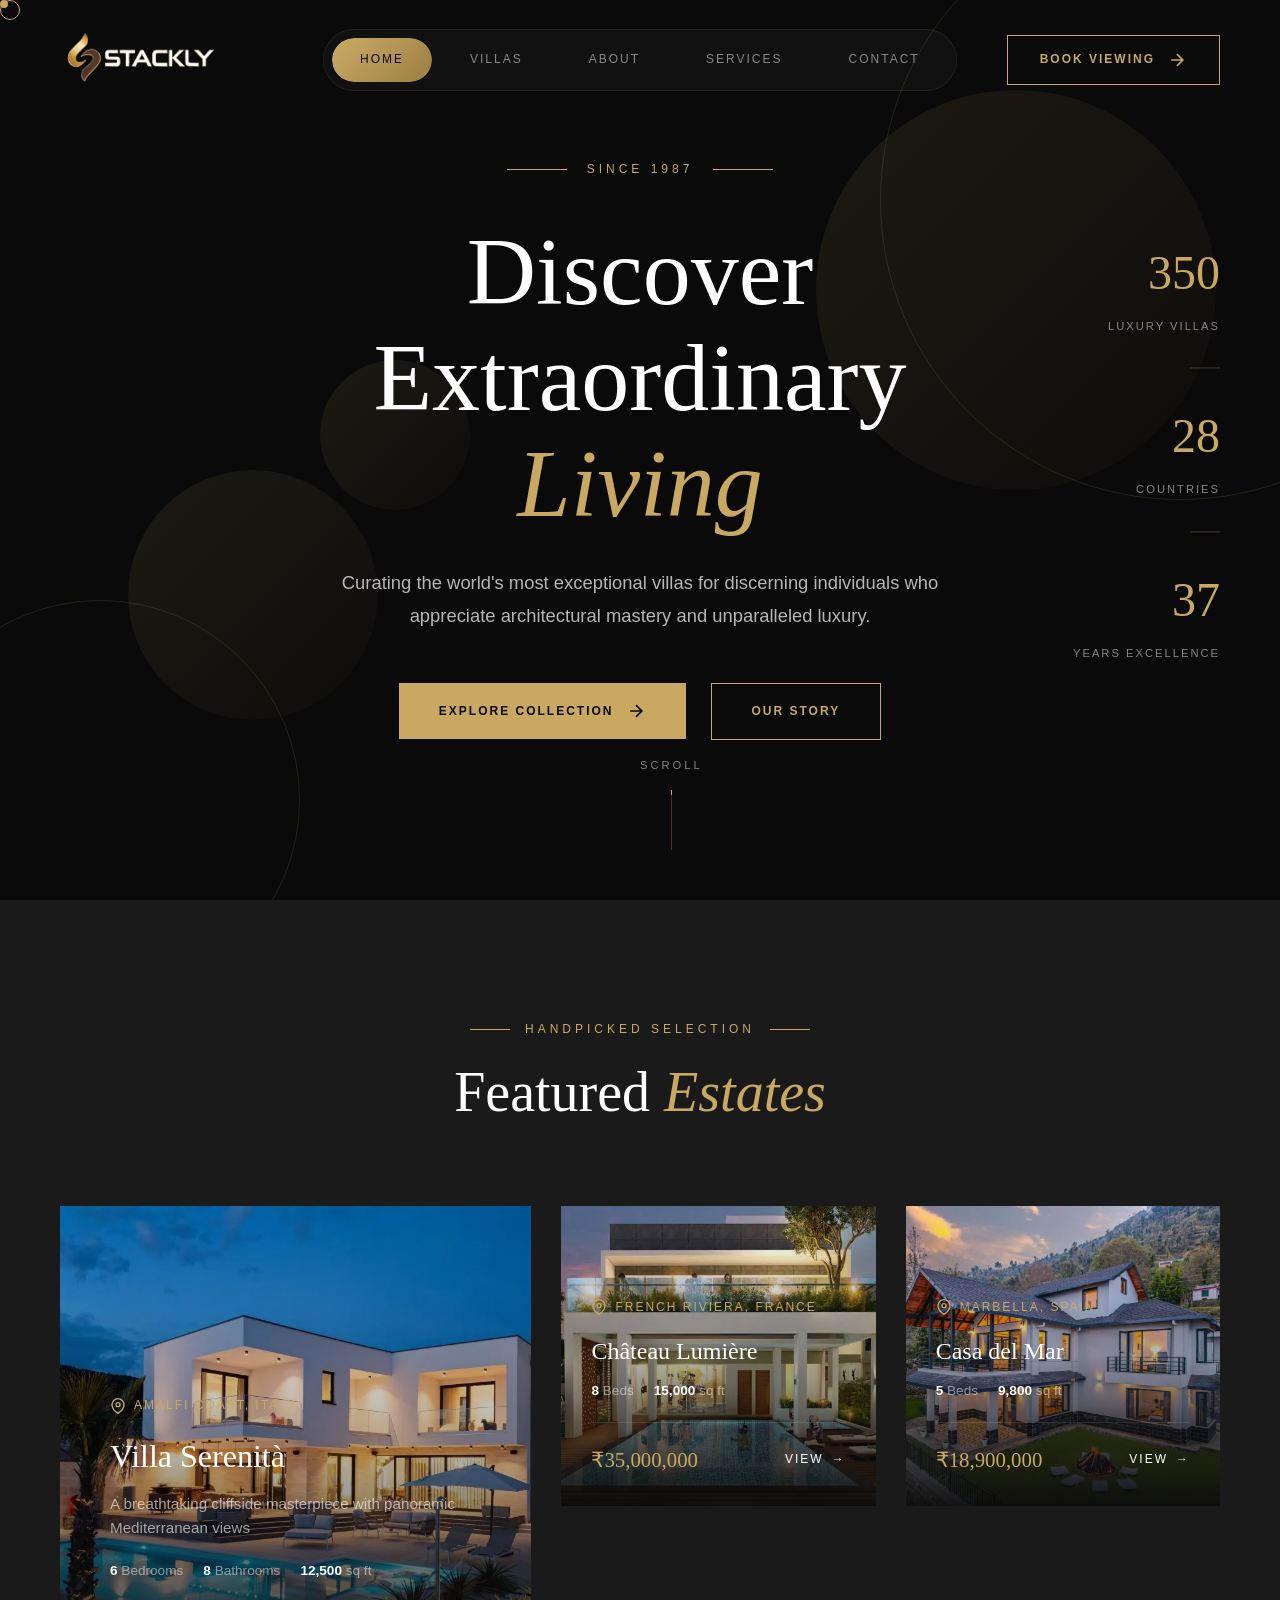
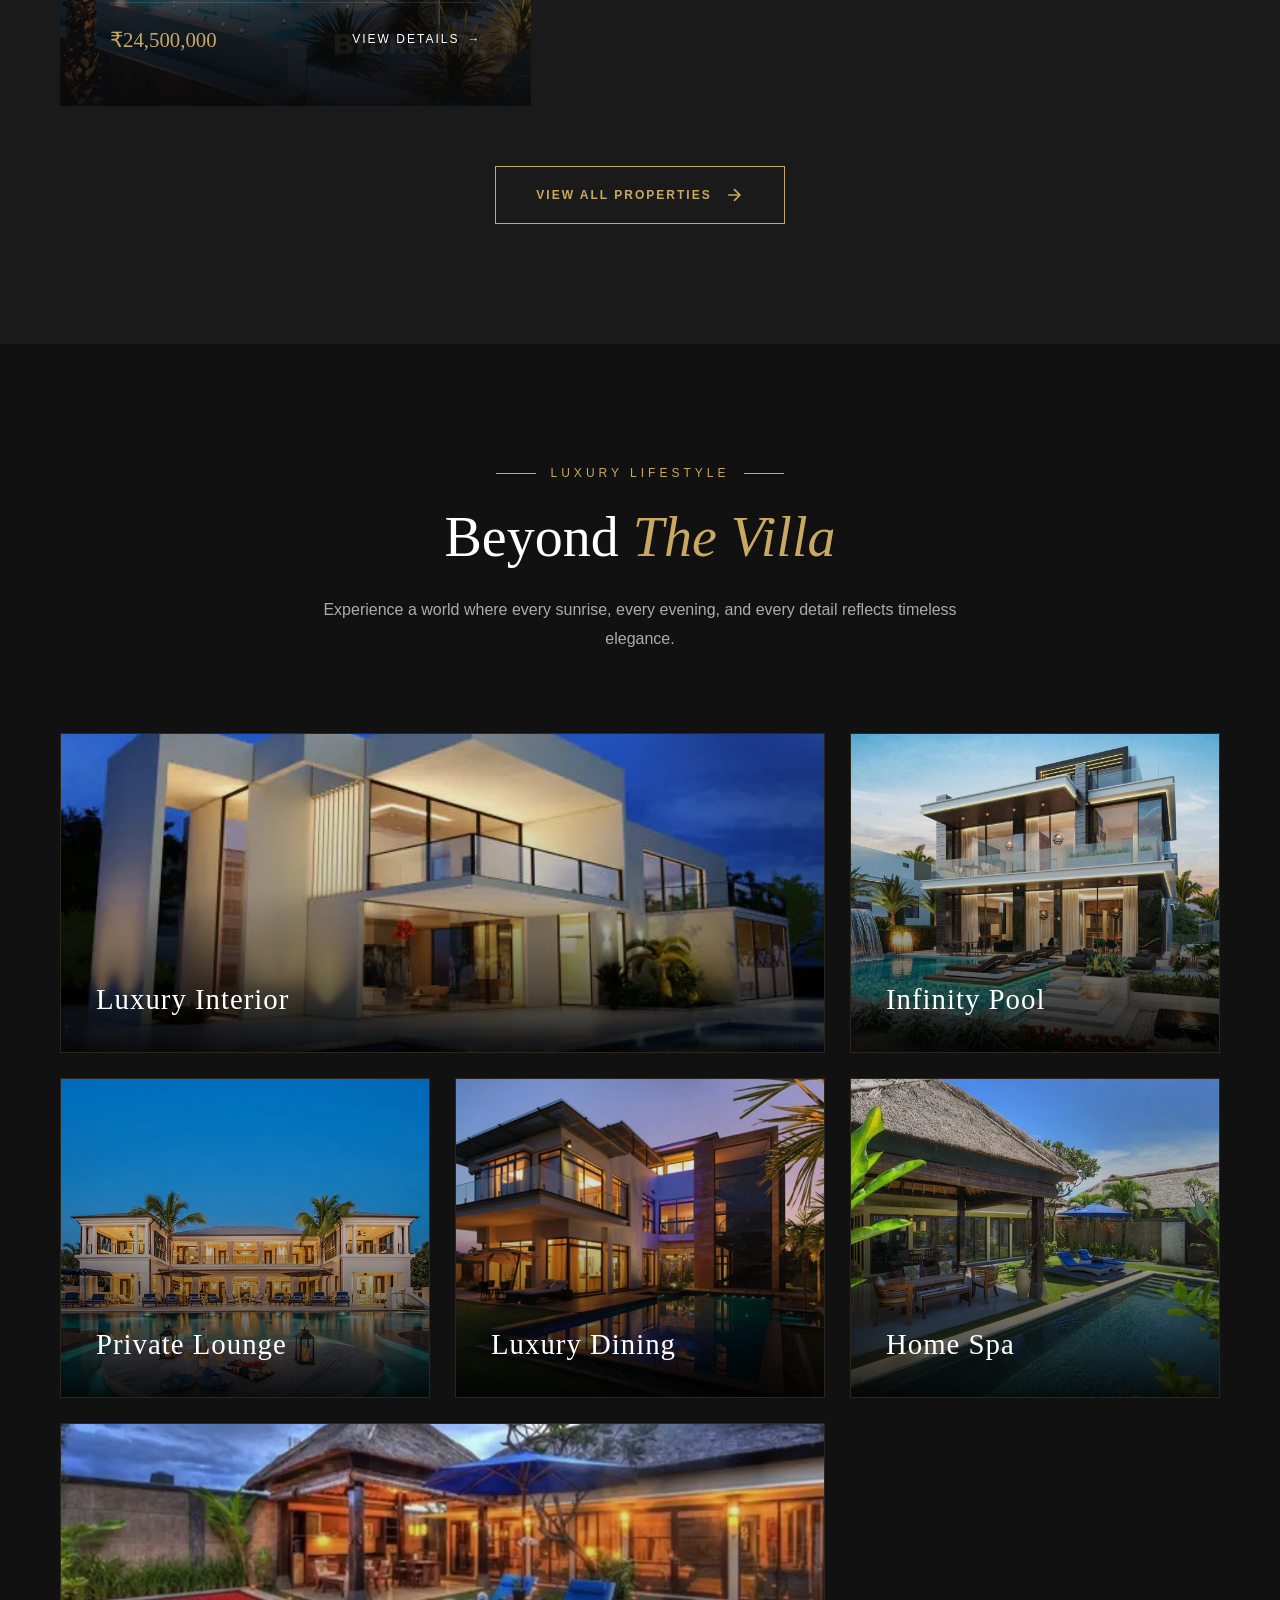
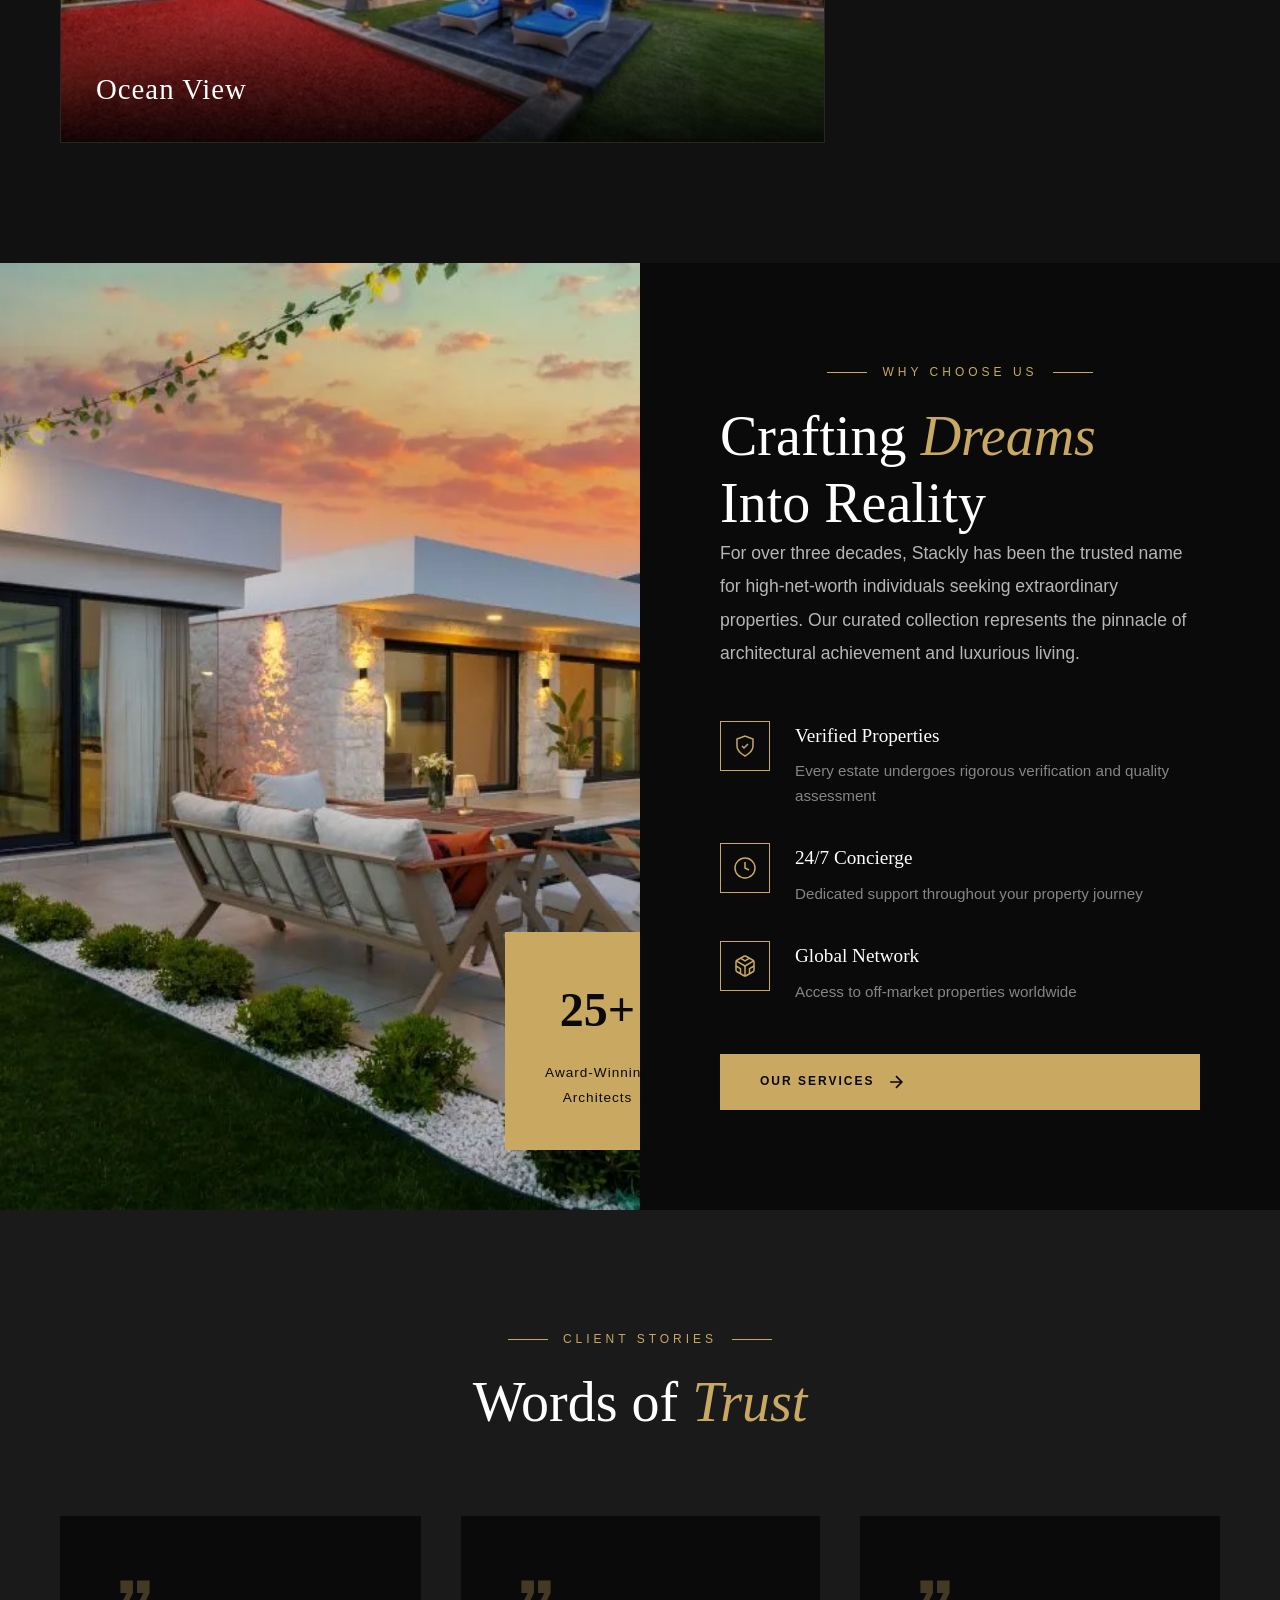
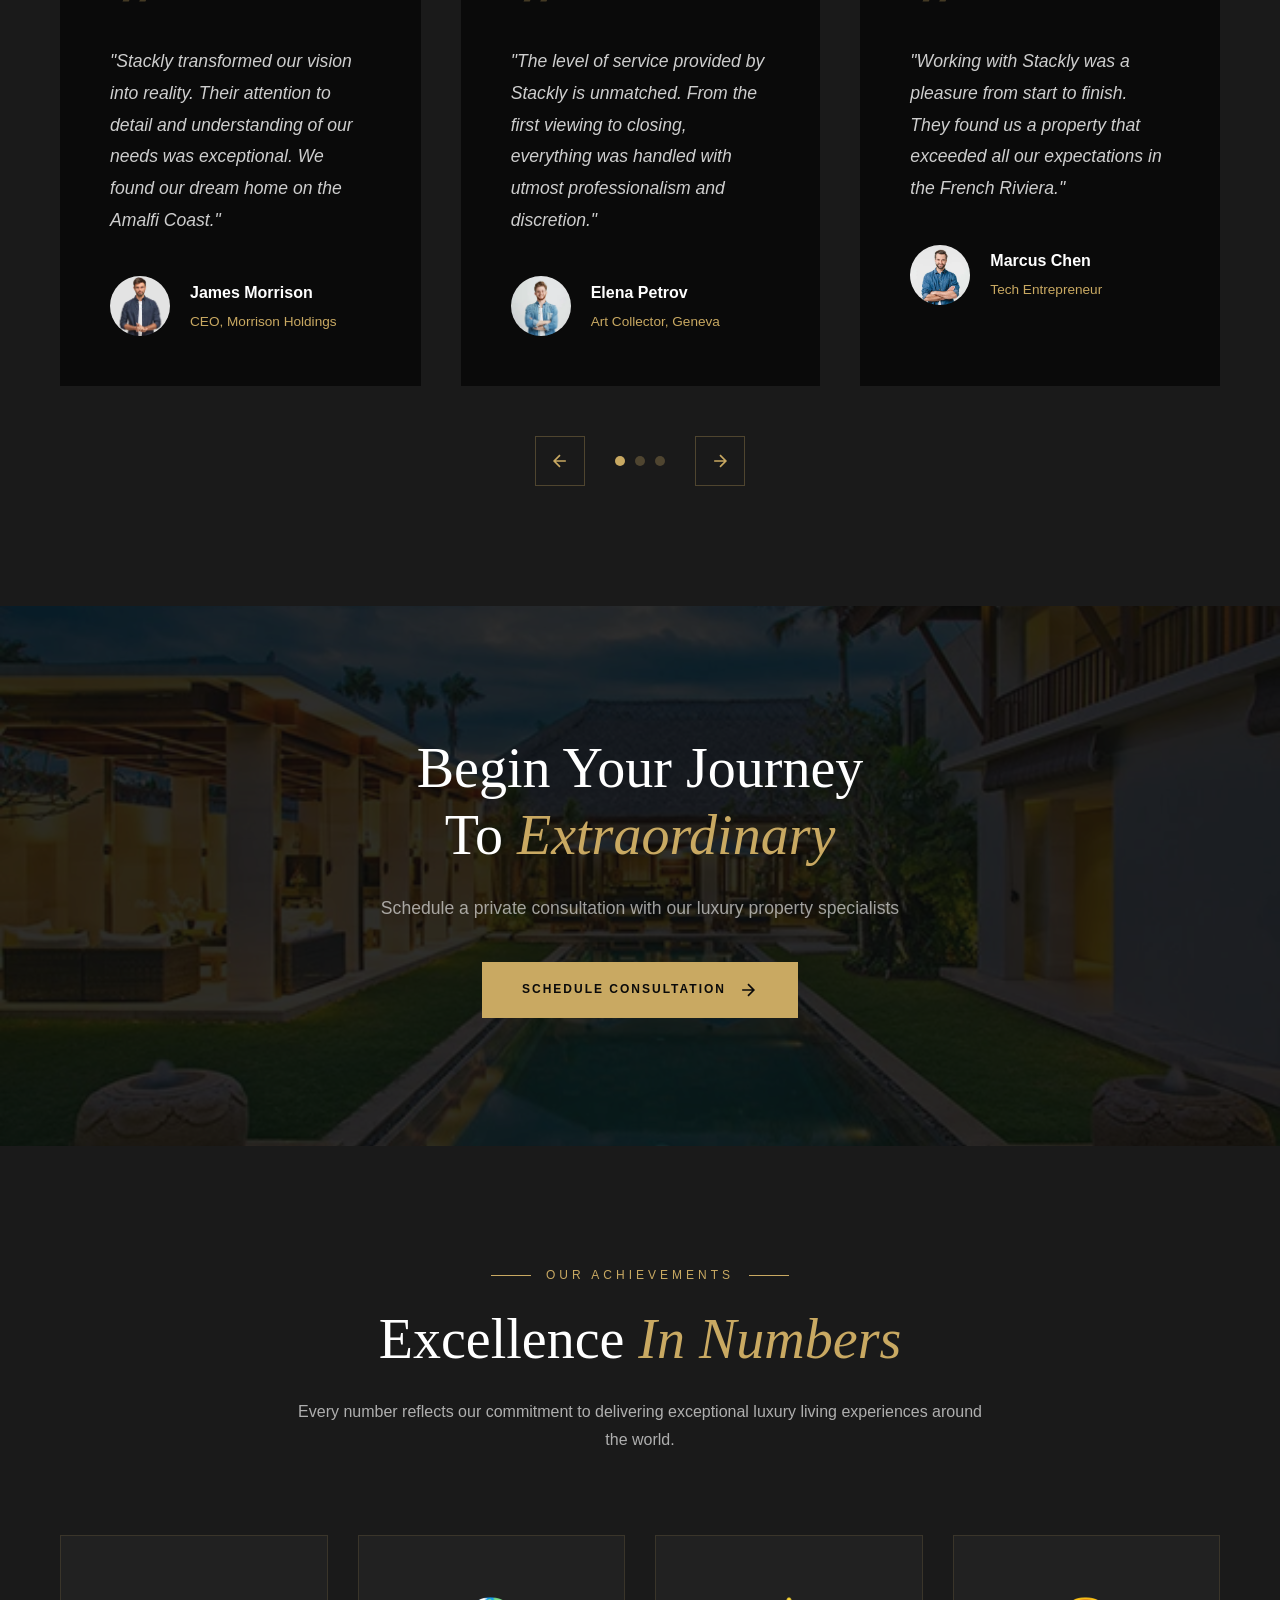
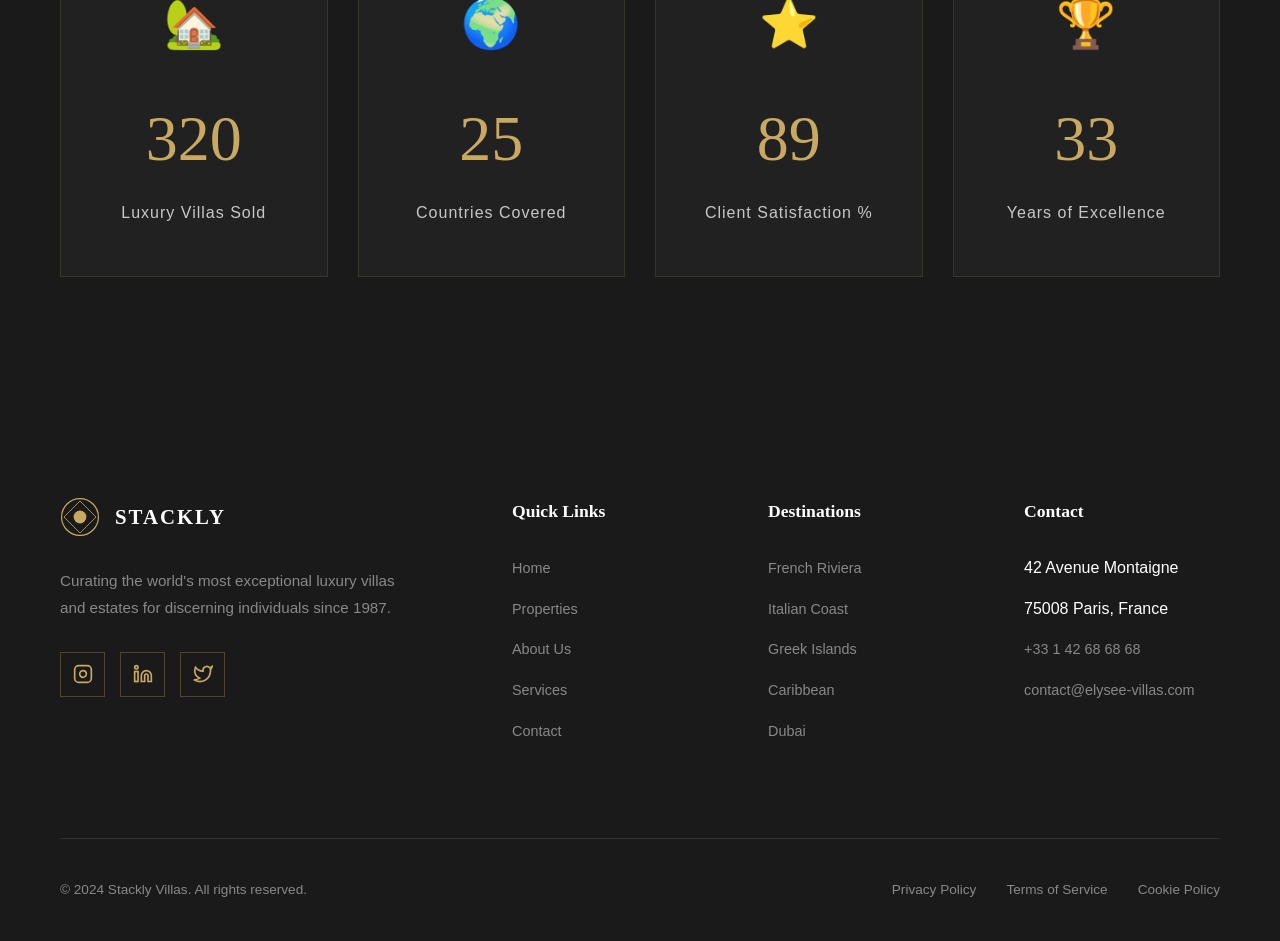
==== index.html @ b14956c0 "update1" ====
<!DOCTYPE html>
<html lang="en">
<head>
    <meta charset="UTF-8">
    <meta name="viewport" content="width=device-width, initial-scale=1.0">
    <title>Stackly Villas | Luxury Residences</title>
    
    <!-- Fonts -->
    <link rel="preconnect" href="[fonts.googleapis.com](https://fonts.googleapis.com)">
    <link rel="preconnect" href="[fonts.gstatic.com](https://fonts.gstatic.com)" crossorigin>
    <link href="[fonts.googleapis.com](https://fonts.googleapis.com/css2?family=Playfair+Display:ital,wght@0,400;0,500;0,600;0,700;1,400;1,500&family=Montserrat:wght@300;400;500;600;700&display=swap)" rel="stylesheet">
    
    <!-- Styles -->
    <link rel="stylesheet" href="css/common.css">
    <link rel="stylesheet" href="css/home.css">
    <link rel="stylesheet" href="auth/auth.css">

</head>
<body>

    <div id="auth-container"></div>

    <!-- Page Loader -->
    <div class="page-loader">
        <div class="loader-content">
            <svg class="loader-logo" viewBox="0 0 50 50">
                <circle class="emblem-outer" cx="25" cy="25" r="23"/>
                <circle class="emblem-inner" cx="25" cy="25" r="8"/>
                <polygon class="emblem-diamond" points="25,5 45,25 25,45 5,25"/>
            </svg>
            <div class="loader-bar"></div>
        </div>
    </div>

    <!-- Custom Cursor -->
    <div class="cursor"></div>
    <div class="cursor-follower"></div>

    <!-- Navigation -->
    <nav class="navbar">
        <div class="navbar-container">
            <a href="index.html" class="logo">
                <img src="images/stackly_logo.webp" alt="Stackly Luxury Villas" class="logo-img">
            </a>

            <div class="nav-orbital">
                <ul class="nav-links">
                    <li class="nav-item">
                        <a href="index.html" class="nav-link active">
                            Home
                            <span class="nav-indicator"></span>
                        </a>
                    </li>
                    <li class="nav-item">
                        <a href="villas.html" class="nav-link">
                            Villas
                            <span class="nav-indicator"></span>
                        </a>
                    </li>
                    <li class="nav-item">
                        <a href="about.html" class="nav-link">
                            About
                            <span class="nav-indicator"></span>
                        </a>
                    </li>
                    <li class="nav-item">
                        <a href="services.html" class="nav-link">
                            Services
                            <span class="nav-indicator"></span>
                        </a>
                    </li>
                    <li class="nav-item">
                        <a href="contact.html" class="nav-link">
                            Contact
                            <span class="nav-indicator"></span>
                        </a>
                    </li>
                </ul>

                <a href="#" class="nav-cta" onclick="openAuth()">
                    <span>Book Viewing</span>
                    <svg class="cta-icon" viewBox="0 0 24 24" fill="none" stroke="currentColor" stroke-width="2">
                        <path d="M5 12h14M12 5l7 7-7 7"/>
                    </svg>
                </a>
            </div>

            <button class="mobile-toggle" aria-label="Toggle Menu">
                <span class="toggle-line"></span>
                <span class="toggle-line"></span>
                <span class="toggle-line"></span>
            </button>
        </div>
    </nav>

    <!-- Hero Section -->
    <section class="hero">
        <div class="hero-background">
            <div class="hero-video-container">
                <video class="hero-video" autoplay muted loop playsinline>
                    <source src="[assets.mixkit.co](https://assets.mixkit.co/videos/preview/mixkit-aerial-view-of-a-beautiful-beach-with-rocks-48823-large.mp4)" type="video/mp4">
                </video>
                <div class="hero-overlay"></div>
            </div>
        </div>

        <!-- Floating Elements -->
        <div class="floating-elements">
            <div class="float-shape shape-1"></div>
            <div class="float-shape shape-2"></div>
            <div class="float-shape shape-3"></div>
            <div class="float-ring ring-1"></div>
            <div class="float-ring ring-2"></div>
        </div>

        <div class="hero-content">
            <div class="hero-badge">
                <span class="badge-line"></span>
                <span class="badge-text">Since 1987</span>
                <span class="badge-line"></span>
            </div>

            <h1 class="hero-title">
                <span class="title-line">
                    <span class="title-word">Discover</span>
                </span>
                <span class="title-line">
                    <span class="title-word">Extraordinary</span>
                </span>
                <span class="title-line accent">
                    <span class="title-word">Living</span>
                </span>
            </h1>

            <p class="hero-description">
                Curating the world's most exceptional villas for discerning individuals 
                who appreciate architectural mastery and unparalleled luxury.
            </p>

            <div class="hero-actions">
                <a href="villas.html" class="btn btn-primary">
                    <span>Explore Collection</span>
                    <svg width="20" height="20" viewBox="0 0 24 24" fill="none" stroke="currentColor" stroke-width="2">
                        <path d="M5 12h14M12 5l7 7-7 7"/>
                    </svg>
                </a>
                <a href="about.html" class="btn btn-outline">
                    <span>Our Story</span>
                </a>
            </div>
        </div>

        <!-- Side Stats -->
        <div class="hero-stats">
            <div class="stat-item">
                <span class="stat-number" data-count="350">0</span>
                <span class="stat-label">Luxury Villas</span>
            </div>
            <div class="stat-divider"></div>
            <div class="stat-item">
                <span class="stat-number" data-count="28">0</span>
                <span class="stat-label">Countries</span>
            </div>
            <div class="stat-divider"></div>
            <div class="stat-item">
                <span class="stat-number" data-count="37">0</span>
                <span class="stat-label">Years Excellence</span>
            </div>
        </div>

        <!-- Scroll Indicator -->
        <div class="scroll-indicator">
            <span class="scroll-text">Scroll</span>
            <div class="scroll-line">
                <span class="scroll-dot"></span>
            </div>
        </div>
    </section>

    <!-- Featured Villas Section -->
    <section class="featured-section section">
        <div class="section-header reveal">
            <span class="section-subtitle">Handpicked Selection</span>
            <h2 class="section-title">Featured <span>Estates</span></h2>
        </div>

        <div class="featured-grid">
            <article class="featured-card featured-large reveal">
                <div class="card-image">
                    <img src="images/villa1.webp" alt="Villa Serenità">
                    <div class="card-overlay"></div>
                </div>
                <div class="card-content">
                    <span class="card-location">
                        <svg width="16" height="16" viewBox="0 0 24 24" fill="none" stroke="currentColor" stroke-width="2">
                            <path d="M21 10c0 7-9 13-9 13s-9-6-9-13a9 9 0 0 1 18 0z"/>
                            <circle cx="12" cy="10" r="3"/>
                        </svg>
                        Amalfi Coast, Italy
                    </span>
                    <h3 class="card-title">Villa Serenità</h3>
                    <p class="card-description">A breathtaking cliffside masterpiece with panoramic Mediterranean views</p>
                    <div class="card-details">
                        <span class="detail"><strong>6</strong> Bedrooms</span>
                        <span class="detail"><strong>8</strong> Bathrooms</span>
                        <span class="detail"><strong>12,500</strong> sq ft</span>
                    </div>
                    <div class="card-footer">
                        <span class="card-price">₹24,500,000</span>
                        <a href="villas.html" class="card-link">View Details</a>
                    </div>
                </div>
            </article>

            <article class="featured-card reveal">
                <div class="card-image">
                    <img src="images/villa2.webp" alt="Château Lumière">
                    <div class="card-overlay"></div>
                </div>
                <div class="card-content">
                    <span class="card-location">
                        <svg width="16" height="16" viewBox="0 0 24 24" fill="none" stroke="currentColor" stroke-width="2">
                            <path d="M21 10c0 7-9 13-9 13s-9-6-9-13a9 9 0 0 1 18 0z"/>
                            <circle cx="12" cy="10" r="3"/>
                        </svg>
                        French Riviera, France
                    </span>
                    <h3 class="card-title">Château Lumière</h3>
                    <div class="card-details">
                        <span class="detail"><strong>8</strong> Beds</span>
                        <span class="detail"><strong>15,000</strong> sq ft</span>
                    </div>
                    <div class="card-footer">
                        <span class="card-price">₹35,000,000</span>
                        <a href="villas.html" class="card-link">View</a>
                    </div>
                </div>
            </article>

            <article class="featured-card reveal">
                <div class="card-image">
                    <img src="images/villa3.webp" alt="Casa del Mar">
                    <div class="card-overlay"></div>
                </div>
                <div class="card-content">
                    <span class="card-location">
                        <svg width="16" height="16" viewBox="0 0 24 24" fill="none" stroke="currentColor" stroke-width="2">
                            <path d="M21 10c0 7-9 13-9 13s-9-6-9-13a9 9 0 0 1 18 0z"/>
                            <circle cx="12" cy="10" r="3"/>
                        </svg>
                        Marbella, Spain
                    </span>
                    <h3 class="card-title">Casa del Mar</h3>
                    <div class="card-details">
                        <span class="detail"><strong>5</strong> Beds</span>
                        <span class="detail"><strong>9,800</strong> sq ft</span>
                    </div>
                    <div class="card-footer">
                        <span class="card-price">₹18,900,000</span>
                        <a href="villas.html" class="card-link">View</a>
                    </div>
                </div>
            </article>
        </div>

        <div class="featured-cta reveal">
            <a href="villas.html" class="btn btn-outline">
                <span>View All Properties</span>
                <svg width="20" height="20" viewBox="0 0 24 24" fill="none" stroke="currentColor" stroke-width="2">
                    <path d="M5 12h14M12 5l7 7-7 7"/>
                </svg>
            </a>
        </div>
    </section>

<!-- ==========================================
   LIFESTYLE GALLERY
========================================== -->

<section class="lifestyle-section section">

    <div class="section-header reveal">
        <span class="section-subtitle">Luxury Lifestyle</span>
        <h2 class="section-title">
            Beyond <span>The Villa</span>
        </h2>

        <p class="lifestyle-description">
            Experience a world where every sunrise, every evening,
            and every detail reflects timeless elegance.
        </p>
    </div>

    <div class="lifestyle-grid">

        <div class="lifestyle-card large reveal">
            <img src="images/villa4.webp" alt="">
            <div class="lifestyle-overlay">
                <span>Luxury Interior</span>
            </div>
        </div>

        <div class="lifestyle-card reveal">
            <img src="images/villa5.webp" alt="">
            <div class="lifestyle-overlay">
                <span>Infinity Pool</span>
            </div>
        </div>

        <div class="lifestyle-card reveal">
            <img src="images/villa6.webp" alt="">
            <div class="lifestyle-overlay">
                <span>Private Lounge</span>
            </div>
        </div>

        <div class="lifestyle-card reveal">
            <img src="images/villa7.webp" alt="">
            <div class="lifestyle-overlay">
                <span>Luxury Dining</span>
            </div>
        </div>

        <div class="lifestyle-card reveal">
            <img src="images/villa8.webp" alt="">
            <div class="lifestyle-overlay">
                <span>Home Spa</span>
            </div>
        </div>

        <div class="lifestyle-card large reveal">
            <img src="images/villa9.webp" alt="">
            <div class="lifestyle-overlay">
                <span>Ocean View</span>
            </div>
        </div>

    </div>

</section>

    <!-- Experience Section -->
    <section class="experience-section">
        <div class="experience-visual">
            <div class="experience-image-wrapper">
                <img src="images/villa10.webp" alt="Luxury Interior" class="experience-image">
            </div>
            <div class="experience-floating-card">
                <span class="floating-number">25+</span>
                <span class="floating-text">Award-Winning<br>Architects</span>
            </div>
        </div>

        <div class="experience-content">
            <span class="section-subtitle reveal-left">Why Choose Us</span>
            <h2 class="section-title reveal-left">Crafting <span>Dreams</span><br>Into Reality</h2>
            
            <p class="experience-text reveal-left">
                For over three decades, Stackly has been the trusted name for high-net-worth 
                individuals seeking extraordinary properties. Our curated collection represents 
                the pinnacle of architectural achievement and luxurious living.
            </p>

            <div class="experience-features">
                <div class="feature-item reveal-left">
                    <div class="feature-icon">
                        <svg viewBox="0 0 24 24" fill="none" stroke="currentColor" stroke-width="1.5">
                            <path d="M12 22s8-4 8-10V5l-8-3-8 3v7c0 6 8 10 8 10z"/>
                            <path d="M9 12l2 2 4-4"/>
                        </svg>
                    </div>
                    <div class="feature-content">
                        <h4>Verified Properties</h4>
                        <p>Every estate undergoes rigorous verification and quality assessment</p>
                    </div>
                </div>

                <div class="feature-item reveal-left">
                    <div class="feature-icon">
                        <svg viewBox="0 0 24 24" fill="none" stroke="currentColor" stroke-width="1.5">
                            <circle cx="12" cy="12" r="10"/>
                            <path d="M12 6v6l4 2"/>
                        </svg>
                    </div>
                    <div class="feature-content">
                        <h4>24/7 Concierge</h4>
                        <p>Dedicated support throughout your property journey</p>
                    </div>
                </div>

                <div class="feature-item reveal-left">
                    <div class="feature-icon">
                        <svg viewBox="0 0 24 24" fill="none" stroke="currentColor" stroke-width="1.5">
                            <path d="M21 16V8a2 2 0 0 0-1-1.73l-7-4a2 2 0 0 0-2 0l-7 4A2 2 0 0 0 3 8v8a2 2 0 0 0 1 1.73l7 4a2 2 0 0 0 2 0l7-4A2 2 0 0 0 21 16z"/>
                            <polyline points="7.5 4.21 12 6.81 16.5 4.21"/>
                            <polyline points="7.5 19.79 7.5 14.6 3 12"/>
                            <polyline points="21 12 16.5 14.6 16.5 19.79"/>
                            <polyline points="3.27 6.96 12 12.01 20.73 6.96"/>
                            <line x1="12" y1="22.08" x2="12" y2="12"/>
                        </svg>
                    </div>
                    <div class="feature-content">
                        <h4>Global Network</h4>
                        <p>Access to off-market properties worldwide</p>
                    </div>
                </div>
            </div>

            <a href="services.html" class="btn btn-primary reveal-left">
                <span>Our Services</span>
                <svg width="20" height="20" viewBox="0 0 24 24" fill="none" stroke="currentColor" stroke-width="2">
                    <path d="M5 12h14M12 5l7 7-7 7"/>
                </svg>
            </a>
        </div>
    </section>

    <!-- Testimonials Section -->
    <section class="testimonials-section section">
        <div class="section-header reveal">
            <span class="section-subtitle">Client Stories</span>
            <h2 class="section-title">Words of <span>Trust</span></h2>
        </div>

        <div class="testimonials-slider">
            <div class="testimonial-track">
                <div class="testimonial-card">
                    <div class="quote-icon">
                        <svg viewBox="0 0 24 24" fill="currentColor">
                            <path d="M6 17h3l2-4V7H5v6h3zm8 0h3l2-4V7h-6v6h3z"/>
                        </svg>
                    </div>
                    <p class="testimonial-text">
                        "Stackly transformed our vision into reality. Their attention to detail 
                        and understanding of our needs was exceptional. We found our dream home 
                        on the Amalfi Coast."
                    </p>
                    <div class="testimonial-author">
                        <img src="images/team1.webp" alt="James Morrison">
                        <div class="author-info">
                            <strong>James Morrison</strong>
                            <span>CEO, Morrison Holdings</span>
                        </div>
                    </div>
                </div>

                <div class="testimonial-card">
                    <div class="quote-icon">
                        <svg viewBox="0 0 24 24" fill="currentColor">
                            <path d="M6 17h3l2-4V7H5v6h3zm8 0h3l2-4V7h-6v6h3z"/>
                        </svg>
                    </div>
                    <p class="testimonial-text">
                        "The level of service provided by Stackly is unmatched. From the first 
                        viewing to closing, everything was handled with utmost professionalism 
                        and discretion."
                    </p>
                    <div class="testimonial-author">
                        <img src="images/team2.webp" alt="Elena Petrov">
                        <div class="author-info">
                            <strong>Elena Petrov</strong>
                            <span>Art Collector, Geneva</span>
                        </div>
                    </div>
                </div>

                <div class="testimonial-card">
                    <div class="quote-icon">
                        <svg viewBox="0 0 24 24" fill="currentColor">
                            <path d="M6 17h3l2-4V7H5v6h3zm8 0h3l2-4V7h-6v6h3z"/>
                        </svg>
                    </div>
                    <p class="testimonial-text">
                        "Working with Stackly was a pleasure from start to finish. They found us 
                        a property that exceeded all our expectations in the French Riviera."
                    </p>
                    <div class="testimonial-author">
                        <img src="images/team3.webp" alt="Marcus Chen">
                        <div class="author-info">
                            <strong>Marcus Chen</strong>
                            <span>Tech Entrepreneur</span>
                        </div>
                    </div>
                </div>
            </div>

            <div class="testimonial-controls">
                <button class="control-btn prev" aria-label="Previous">
                    <svg viewBox="0 0 24 24" fill="none" stroke="currentColor" stroke-width="2">
                        <path d="M19 12H5M12 19l-7-7 7-7"/>
                    </svg>
                </button>
                <div class="testimonial-dots">
                    <span class="dot active"></span>
                    <span class="dot"></span>
                    <span class="dot"></span>
                </div>
                <button class="control-btn next" aria-label="Next">
                    <svg viewBox="0 0 24 24" fill="none" stroke="currentColor" stroke-width="2">
                        <path d="M5 12h14M12 5l7 7-7 7"/>
                    </svg>
                </button>
            </div>
        </div>
    </section>

    <!-- CTA Section -->
    <section class="cta-section">
        <div class="cta-background">
            <img src="images/villa13.webp" alt="Luxury Villa">
            <div class="cta-overlay"></div>
        </div>
        <div class="cta-content reveal">
            <h2 class="cta-title">Begin Your Journey<br>To <span>Extraordinary</span></h2>
            <p class="cta-text">
                Schedule a private consultation with our luxury property specialists
            </p>
            <a href="contact.html" class="btn btn-primary">
                <span>Schedule Consultation</span>
                <svg width="20" height="20" viewBox="0 0 24 24" fill="none" stroke="currentColor" stroke-width="2">
                    <path d="M5 12h14M12 5l7 7-7 7"/>
                </svg>
            </a>
        </div>
    </section>

<!-- ==========================================
     LUXURY STATISTICS
========================================== -->

<section class="luxury-stats section">

    <div class="section-header reveal">
        <span class="section-subtitle">Our Achievements</span>
        <h2 class="section-title">
            Excellence <span>In Numbers</span>
        </h2>

        <p class="stats-description">
            Every number reflects our commitment to delivering exceptional
            luxury living experiences around the world.
        </p>
    </div>

    <div class="stats-grid">

        <div class="stats-card reveal">
            <div class="stats-icon">🏡</div>
            <h3 class="stat-number" data-count="350">0</h3>
            <p>Luxury Villas Sold</p>
        </div>

        <div class="stats-card reveal">
            <div class="stats-icon">🌍</div>
            <h3 class="stat-number" data-count="28">0</h3>
            <p>Countries Covered</p>
        </div>

        <div class="stats-card reveal">
            <div class="stats-icon">⭐</div>
            <h3 class="stat-number" data-count="98">0</h3>
            <p>Client Satisfaction %</p>
        </div>

        <div class="stats-card reveal">
            <div class="stats-icon">🏆</div>
            <h3 class="stat-number" data-count="37">0</h3>
            <p>Years of Excellence</p>
        </div>

    </div>

</section>

    <!-- Footer -->
    <footer class="footer">
        <div class="footer-grid">
            <div class="footer-brand">
                <div class="footer-logo">
                    <svg class="footer-logo-emblem" viewBox="0 0 50 50">
                        <circle class="emblem-outer" cx="25" cy="25" r="23" fill="none" stroke="#c9a962" stroke-width="1.5"/>
                        <circle class="emblem-inner" cx="25" cy="25" r="8" fill="#c9a962"/>
                        <polygon class="emblem-diamond" points="25,5 45,25 25,45 5,25" fill="none" stroke="#c9a962" stroke-width="1"/>
                    </svg>
                    <span class="footer-logo-text">Stackly</span>
                </div>
                <p class="footer-description">
                    Curating the world's most exceptional luxury villas and estates 
                    for discerning individuals since 1987.
                </p>
                <div class="footer-social">
                    <a href="#" class="social-link" aria-label="Instagram">
                        <svg width="20" height="20" viewBox="0 0 24 24" fill="none" stroke="currentColor" stroke-width="2">
                            <rect x="2" y="2" width="20" height="20" rx="5" ry="5"/>
                            <path d="M16 11.37A4 4 0 1 1 12.63 8 4 4 0 0 1 16 11.37z"/>
                            <line x1="17.5" y1="6.5" x2="17.51" y2="6.5"/>
                        </svg>
                    </a>
                    <a href="#" class="social-link" aria-label="LinkedIn">
                        <svg width="20" height="20" viewBox="0 0 24 24" fill="none" stroke="currentColor" stroke-width="2">
                            <path d="M16 8a6 6 0 0 1 6 6v7h-4v-7a2 2 0 0 0-2-2 2 2 0 0 0-2 2v7h-4v-7a6 6 0 0 1 6-6z"/>
                            <rect x="2" y="9" width="4" height="12"/>
                            <circle cx="4" cy="4" r="2"/>
                        </svg>
                    </a>
                    <a href="#" class="social-link" aria-label="Twitter">
                        <svg width="20" height="20" viewBox="0 0 24 24" fill="none" stroke="currentColor" stroke-width="2">
                            <path d="M23 3a10.9 10.9 0 0 1-3.14 1.53 4.48 4.48 0 0 0-7.86 3v1A10.66 10.66 0 0 1 3 4s-4 9 5 13a11.64 11.64 0 0 1-7 2c9 5 20 0 20-11.5a4.5 4.5 0 0 0-.08-.83A7.72 7.72 0 0 0 23 3z"/>
                        </svg>
                    </a>
                </div>
            </div>

            <div class="footer-column">
                <h4>Quick Links</h4>
                <ul class="footer-links">
                    <li><a href="index.html">Home</a></li>
                    <li><a href="villas.html">Properties</a></li>
                    <li><a href="about.html">About Us</a></li>
                    <li><a href="services.html">Services</a></li>
                    <li><a href="contact.html">Contact</a></li>
                </ul>
            </div>

            <div class="footer-column">
                <h4>Destinations</h4>
                <ul class="footer-links">
                    <li><a href="#">French Riviera</a></li>
                    <li><a href="#">Italian Coast</a></li>
                    <li><a href="#">Greek Islands</a></li>
                    <li><a href="#">Caribbean</a></li>
                    <li><a href="#">Dubai</a></li>
                </ul>
            </div>

            <div class="footer-column">
                <h4>Contact</h4>
                <ul class="footer-links">
                    <li>42 Avenue Montaigne</li>
                    <li>75008 Paris, France</li>
                    <li><a href="tel:+33142686868">+33 1 42 68 68 68</a></li>
                    <li><a href="mailto:contact@elysee-villas.com">contact@elysee-villas.com</a></li>
                </ul>
            </div>
        </div>

        <div class="footer-bottom">
            <p class="footer-copyright">
                © 2024 Stackly Villas. All rights reserved.
            </p>
            <div class="footer-legal">
                <a href="#">Privacy Policy</a>
                <a href="#">Terms of Service</a>
                <a href="#">Cookie Policy</a>
            </div>
        </div>
    </footer>

    <!-- Scroll to Top -->
    <button class="scroll-top" aria-label="Scroll to top">
        <svg width="24" height="24" viewBox="0 0 24 24" fill="none" stroke="currentColor" stroke-width="2">
            <path d="M18 15l-6-6-6 6"/>
        </svg>
    </button>

    <!-- Scripts -->

    <script>
        fetch("auth/auth.html")
  .then(res => res.text())
  .then(html => {
    document.getElementById("auth-container").innerHTML = html;
  });
    </script>

    <script src="js/common.js"></script>
    <script src="js/home.js"></script>
    <script src="auth/auth.js" defer></script>
</body>
</html>
---- css/common.css ----
/* ============================================
   LUXURY VILLAS - COMMON STYLES
   ============================================ */

/* CSS Variables */
:root {
    --gold: #c9a962;
    --gold-light: #e8d5a3;
    --gold-dark: #9a7b3c;
    --black: #0a0a0a;
    --white: #ffffff;
    --cream: #f8f5f0;
    --charcoal: #1a1a1a;
    --gray: #888888;
    --gray-light: #e0e0e0;
    
    --font-display: 'Playfair Display', Georgia, serif;
    --font-body: 'Montserrat', 'Helvetica Neue', sans-serif;
    
    --transition-smooth: all 0.4s cubic-bezier(0.25, 0.46, 0.45, 0.94);
    --transition-bounce: all 0.5s cubic-bezier(0.68, -0.55, 0.265, 1.55);
}

/* Reset & Base */
*, *::before, *::after {
    margin: 0;
    padding: 0;
    box-sizing: border-box;
}

html {
    scroll-behavior: smooth;
    font-size: 16px;
}

body {
    font-family: var(--font-body);
    background-color: var(--black);
    color: var(--white);
    line-height: 1.6;
    overflow-x: hidden;
}

a {
    text-decoration: none;
    color: inherit;
}

ul, ol {
    list-style: none;
}

img {
    max-width: 100%;
    height: auto;
    display: block;
}

button {
    cursor: pointer;
    border: none;
    background: none;
    font-family: inherit;
}

/* ============================================
   UNIQUE NAVBAR - FLOATING ORBITAL DESIGN
   ============================================ */

.navbar {
    position: fixed;
    top: 0;
    left: 0;
    width: 100%;
    z-index: 1000;
    padding: 20px 60px;
    transition: var(--transition-smooth);
}

.navbar.scrolled {
    background: rgba(10, 10, 10, 0.95);
    backdrop-filter: blur(20px);
    padding: 15px 60px;
    box-shadow: 0 10px 40px rgba(0, 0, 0, 0.3);
}

.navbar-container {
    display: flex;
    justify-content: space-between;
    align-items: center;
    max-width: 1600px;
    margin: 0 auto;
}

/* Logo with Animated Emblem */
.logo {
    display: flex;
    align-items: center;
    gap: 15px;
    z-index: 1001;
}

.logo-emblem {
    width: 50px;
    height: 50px;
    position: relative;
}

.logo-emblem svg {
    width: 100%;
    height: 100%;
}

.emblem-outer {
    fill: none;
    stroke: var(--gold);
    stroke-width: 1.5;
    transform-origin: center;
    animation: rotateOrbit 20s linear infinite;
}

.emblem-inner {
    fill: var(--gold);
}

.emblem-diamond {
    fill: none;
    stroke: var(--gold);
    stroke-width: 1;
    transform-origin: center;
    animation: rotateOrbit 15s linear infinite reverse;
}

@keyframes rotateOrbit {
    from { transform: rotate(0deg); }
    to { transform: rotate(360deg); }
}

.logo-text {
    display: flex;
    flex-direction: column;
}

.logo-text .brand {
    font-family: var(--font-display);
    font-size: 1.5rem;
    font-weight: 700;
    color: var(--white);
    letter-spacing: 3px;
    text-transform: uppercase;
}

.logo-text .tagline {
    font-size: 0.65rem;
    color: var(--gold);
    letter-spacing: 4px;
    text-transform: uppercase;
}

/* Orbital Navigation Menu */
.nav-orbital {
    display: flex;
    align-items: center;
    gap: 50px;
}

.nav-links {
    display: flex;
    align-items: center;
    gap: 10px;
    background: rgba(255, 255, 255, 0.03);
    padding: 8px;
    border-radius: 50px;
    border: 1px solid rgba(201, 169, 98, 0.1);
}

.nav-item {
    position: relative;
}

.nav-link {
    display: block;
    padding: 12px 28px;
    font-size: 0.75rem;
    font-weight: 500;
    letter-spacing: 2px;
    text-transform: uppercase;
    color: var(--gray);
    border-radius: 30px;
    transition: var(--transition-smooth);
    position: relative;
    overflow: hidden;
}

.nav-link::before {
    content: '';
    position: absolute;
    top: 0;
    left: 0;
    width: 100%;
    height: 100%;
    background: linear-gradient(135deg, var(--gold), var(--gold-dark));
    border-radius: 30px;
    transform: scale(0);
    transition: var(--transition-smooth);
    z-index: -1;
}

.nav-link:hover,
.nav-link.active {
    color: var(--black);
}

.nav-link:hover::before,
.nav-link.active::before {
    transform: scale(1);
}

/* Floating Indicator Dot */
.nav-indicator {
    position: absolute;
    bottom: -8px;
    left: 50%;
    transform: translateX(-50%);
    width: 4px;
    height: 4px;
    background: var(--gold);
    border-radius: 50%;
    opacity: 0;
    transition: var(--transition-smooth);
}

.nav-link.active .nav-indicator,
.nav-link:hover .nav-indicator {
    opacity: 1;
    bottom: -12px;
}

/* Contact CTA Button */
.nav-cta {
    display: flex;
    align-items: center;
    gap: 12px;
    padding: 14px 32px;
    background: transparent;
    border: 1px solid var(--gold);
    color: var(--gold);
    font-size: 0.75rem;
    font-weight: 600;
    letter-spacing: 2px;
    text-transform: uppercase;
    border-radius: 0;
    position: relative;
    overflow: hidden;
    transition: var(--transition-smooth);
}

.nav-cta::before {
    content: '';
    position: absolute;
    top: 0;
    left: -100%;
    width: 100%;
    height: 100%;
    background: var(--gold);
    transition: var(--transition-smooth);
    z-index: -1;
}

.nav-cta:hover {
    color: var(--black);
}

.nav-cta:hover::before {
    left: 0;
}

.nav-cta .cta-icon {
    width: 20px;
    height: 20px;
    transition: var(--transition-smooth);
}

.nav-cta:hover .cta-icon {
    transform: translateX(5px);
}

/* Mobile Menu Toggle */
.mobile-toggle {
    display: none;
    flex-direction: column;
    gap: 6px;
    padding: 10px;
    z-index: 1001;
}

.toggle-line {
    width: 30px;
    height: 2px;
    background: var(--gold);
    transition: var(--transition-smooth);
    transform-origin: center;
}

.mobile-toggle.active .toggle-line:nth-child(1) {
    transform: rotate(45deg) translate(6px, 6px);
}

.mobile-toggle.active .toggle-line:nth-child(2) {
    opacity: 0;
    transform: scaleX(0);
}

.mobile-toggle.active .toggle-line:nth-child(3) {
    transform: rotate(-45deg) translate(6px, -6px);
}

/* Mobile Navigation */
@media (max-width: 1024px) {
    .navbar {
        padding: 15px 30px;
    }
    
    .mobile-toggle {
        display: flex;
    }
    
    .nav-orbital {
        position: fixed;
        top: 0;
        right: -100%;
        width: 100%;
        height: 100vh;
        background: var(--black);
        flex-direction: column;
        justify-content: center;
        gap: 30px;
        transition: var(--transition-smooth);
    }
    
    .nav-orbital.active {
        right: 0;
    }
    
    .nav-links {
        flex-direction: column;
        background: transparent;
        border: none;
        gap: 20px;
    }
    
    .nav-link {
        font-size: 1.2rem;
        padding: 15px 40px;
    }
}

/* ============================================
   COMMON COMPONENTS
   ============================================ */

/* Section Styling */
.section {
    padding: 120px 60px;
    position: relative;
}

.section-header {
    text-align: center;
    margin-bottom: 80px;
}

.section-subtitle {
    font-size: 0.75rem;
    letter-spacing: 4px;
    text-transform: uppercase;
    color: var(--gold);
    margin-bottom: 20px;
    display: flex;
    align-items: center;
    justify-content: center;
    gap: 15px;
}

.section-subtitle::before,
.section-subtitle::after {
    content: '';
    width: 40px;
    height: 1px;
    background: var(--gold);
}

.section-title {
    font-family: var(--font-display);
    font-size: 3.5rem;
    font-weight: 400;
    line-height: 1.2;
    color: var(--white);
}

.section-title span {
    font-style: italic;
    color: var(--gold);
}

/* Buttons */
.btn {
    display: inline-flex;
    align-items: center;
    gap: 12px;
    padding: 18px 40px;
    font-size: 0.75rem;
    font-weight: 600;
    letter-spacing: 2px;
    text-transform: uppercase;
    transition: var(--transition-smooth);
    position: relative;
    overflow: hidden;
}

.btn-primary {
    background: var(--gold);
    color: var(--black);
}

.btn-primary:hover {
    background: var(--gold-light);
    transform: translateY(-3px);
    box-shadow: 0 15px 40px rgba(201, 169, 98, 0.3);
}

.btn-outline {
    background: transparent;
    border: 1px solid var(--gold);
    color: var(--gold);
}

.btn-outline::before {
    content: '';
    position: absolute;
    top: 0;
    left: -100%;
    width: 100%;
    height: 100%;
    background: var(--gold);
    transition: var(--transition-smooth);
    z-index: -1;
}

.btn-outline:hover {
    color: var(--black);
}

.btn-outline:hover::before {
    left: 0;
}

/* Footer */
.footer {
    background: var(--charcoal);
    padding: 100px 60px 40px;
}

.footer-grid {
    display: grid;
    grid-template-columns: 2fr 1fr 1fr 1fr;
    gap: 60px;
    max-width: 1400px;
    margin: 0 auto 80px;
}

.footer-brand {
    max-width: 350px;
}

.footer-logo {
    display: flex;
    align-items: center;
    gap: 15px;
    margin-bottom: 30px;
}

.footer-logo-emblem {
    width: 40px;
    height: 40px;
}

.footer-logo-text {
    font-family: var(--font-display);
    font-size: 1.3rem;
    font-weight: 700;
    letter-spacing: 2px;
    text-transform: uppercase;
}

.footer-description {
    color: var(--gray);
    font-size: 0.95rem;
    line-height: 1.8;
    margin-bottom: 30px;
}

.footer-social {
    display: flex;
    gap: 15px;
}

.social-link {
    width: 45px;
    height: 45px;
    display: flex;
    align-items: center;
    justify-content: center;
    border: 1px solid rgba(201, 169, 98, 0.3);
    color: var(--gold);
    transition: var(--transition-smooth);
}

.social-link:hover {
    background: var(--gold);
    color: var(--black);
    border-color: var(--gold);
}

.footer-column h4 {
    font-family: var(--font-display);
    font-size: 1.1rem;
    font-weight: 600;
    margin-bottom: 30px;
    color: var(--white);
}

.footer-links li {
    margin-bottom: 15px;
}

.footer-links a {
    color: var(--gray);
    font-size: 0.9rem;
    transition: var(--transition-smooth);
    position: relative;
}

.footer-links a::after {
    content: '';
    position: absolute;
    bottom: -2px;
    left: 0;
    width: 0;
    height: 1px;
    background: var(--gold);
    transition: var(--transition-smooth);
}

.footer-links a:hover {
    color: var(--gold);
}

.footer-links a:hover::after {
    width: 100%;
}

.footer-bottom {
    border-top: 1px solid rgba(255, 255, 255, 0.1);
    padding-top: 40px;
    display: flex;
    justify-content: space-between;
    align-items: center;
    max-width: 1400px;
    margin: 0 auto;
}

.footer-copyright {
    color: var(--gray);
    font-size: 0.85rem;
}

.footer-legal {
    display: flex;
    gap: 30px;
}

.footer-legal a {
    color: var(--gray);
    font-size: 0.85rem;
    transition: var(--transition-smooth);
}

.footer-legal a:hover {
    color: var(--gold);
}

/* Responsive Footer */
@media (max-width: 1024px) {
    .footer-grid {
        grid-template-columns: 1fr 1fr;
    }
}

@media (max-width: 768px) {
    .footer {
        padding: 60px 30px 30px;
    }
    
    .footer-grid {
        grid-template-columns: 1fr;
        gap: 40px;
    }
    
    .footer-bottom {
        flex-direction: column;
        gap: 20px;
        text-align: center;
    }
}

/* Scroll to Top Button */
.scroll-top {
    position: fixed;
    bottom: 40px;
    right: 40px;
    width: 50px;
    height: 50px;
    background: var(--gold);
    color: var(--black);
    display: flex;
    align-items: center;
    justify-content: center;
    opacity: 0;
    visibility: hidden;
    transition: var(--transition-smooth);
    z-index: 999;
}

.scroll-top.visible {
    opacity: 1;
    visibility: visible;
}

.scroll-top:hover {
    transform: translateY(-5px);
    box-shadow: 0 10px 30px rgba(201, 169, 98, 0.4);
}

/* Page Loader */
.page-loader {
    position: fixed;
    top: 0;
    left: 0;
    width: 100%;
    height: 100%;
    background: var(--black);
    display: flex;
    align-items: center;
    justify-content: center;
    z-index: 9999;
    transition: opacity 0.6s ease, visibility 0.6s ease;
}

.page-loader.loaded {
    opacity: 0;
    visibility: hidden;
}

.loader-content {
    text-align: center;
}

.loader-logo {
    width: 80px;
    height: 80px;
    margin-bottom: 30px;
    animation: pulse 1.5s ease-in-out infinite;
}

@keyframes pulse {
    0%, 100% { transform: scale(1); opacity: 1; }
    50% { transform: scale(1.1); opacity: 0.7; }
}

.loader-bar {
    width: 200px;
    height: 2px;
    background: rgba(201, 169, 98, 0.2);
    position: relative;
    overflow: hidden;
}

.loader-bar::after {
    content: '';
    position: absolute;
    top: 0;
    left: -100%;
    width: 100%;
    height: 100%;
    background: var(--gold);
    animation: loading 1.5s ease-in-out infinite;
}

@keyframes loading {
    0% { left: -100%; }
    100% { left: 100%; }
}

/* Custom Cursor */
.cursor {
    width: 20px;
    height: 20px;
    border: 1px solid var(--gold);
    border-radius: 50%;
    position: fixed;
    pointer-events: none;
    z-index: 9998;
    transition: transform 0.15s ease, width 0.3s ease, height 0.3s ease;
}

.cursor-follower {
    width: 8px;
    height: 8px;
    background: var(--gold);
    border-radius: 50%;
    position: fixed;
    pointer-events: none;
    z-index: 9997;
    transition: transform 0.08s ease;
}

.cursor.hover {
    width: 50px;
    height: 50px;
    border-color: var(--gold-light);
}

/* Utility Classes */
.container {
    max-width: 1400px;
    margin: 0 auto;
    padding: 0 30px;
}

.text-gold {
    color: var(--gold);
}

.text-center {
    text-align: center;
}

.mb-0 { margin-bottom: 0; }
.mb-1 { margin-bottom: 10px; }
.mb-2 { margin-bottom: 20px; }
.mb-3 { margin-bottom: 30px; }
.mb-4 { margin-bottom: 40px; }

/* Animation Classes */
.reveal {
    opacity: 0;
    transform: translateY(50px);
    transition: opacity 0.8s ease, transform 0.8s ease;
}

.reveal.active {
    opacity: 1;
    transform: translateY(0);
}

.reveal-left {
    opacity: 0;
    transform: translateX(-50px);
    transition: opacity 0.8s ease, transform 0.8s ease;
}

.reveal-left.active {
    opacity: 1;
    transform: translateX(0);
}

.reveal-right {
    opacity: 0;
    transform: translateX(50px);
    transition: opacity 0.8s ease, transform 0.8s ease;
}

.reveal-right.active {
    opacity: 1;
    transform: translateX(0);
}

/* Responsive Base */
@media (max-width: 768px) {
    html {
        font-size: 14px;
    }
    
    .section {
        padding: 80px 30px;
    }
    
    .section-title {
        font-size: 2.5rem;
    }
}
---- css/home.css ----
/* ============================================
   HOME PAGE - CINEMATIC HERO DESIGN
   ============================================ */
.logo{
    display: flex;
    align-items: center;
    text-decoration: none;
}

.logo-img{
    height: 80px;      /* Desktop */
    width: auto;
    display: block;
    object-fit: contain;
    transition: transform .3s ease;
}

.logo-img:hover{
    transform: scale(1.05);
}

@media (max-width:768px){
    .logo-img{
        height: 48px;
    }
}

@media (max-width:480px){
    .logo-img{
        height: 42px;
    }
}

/* Hero Section */
.hero {
    position: relative;
    min-height: 100vh;
    display: flex;
    align-items: center;
    justify-content: center;
    overflow: hidden;
}

.hero-background {
    position: absolute;
    top: 0;
    left: 0;
    width: 100%;
    height: 100%;
    z-index: -2;
}

.hero-video-container {
    width: 100%;
    height: 100%;
    position: relative;
}

.hero-video {
    width: 100%;
    height: 100%;
    object-fit: cover;
}

.hero-overlay {
    position: absolute;
    top: 0;
    left: 0;
    width: 100%;
    height: 100%;
    background: linear-gradient(
        135deg,
        rgba(10, 10, 10, 0.8) 0%,
        rgba(10, 10, 10, 0.4) 50%,
        rgba(10, 10, 10, 0.7) 100%
    );
}

/* Floating Elements */
.floating-elements {
    position: absolute;
    top: 0;
    left: 0;
    width: 100%;
    height: 100%;
    pointer-events: none;
    z-index: -1;
}

.float-shape {
    position: absolute;
    border-radius: 50%;
    background: linear-gradient(135deg, rgba(201, 169, 98, 0.1), rgba(201, 169, 98, 0.02));
    backdrop-filter: blur(2px);
}

.shape-1 {
    width: 400px;
    height: 400px;
    top: 10%;
    right: 5%;
    animation: float1 20s ease-in-out infinite;
}

.shape-2 {
    width: 250px;
    height: 250px;
    bottom: 20%;
    left: 10%;
    animation: float2 15s ease-in-out infinite;
}

.shape-3 {
    width: 150px;
    height: 150px;
    top: 40%;
    left: 25%;
    animation: float3 18s ease-in-out infinite;
}

.float-ring {
    position: absolute;
    border: 1px solid rgba(201, 169, 98, 0.15);
    border-radius: 50%;
}

.ring-1 {
    width: 600px;
    height: 600px;
    top: -100px;
    right: -200px;
    animation: rotateRing 40s linear infinite;
}

.ring-2 {
    width: 400px;
    height: 400px;
    bottom: -100px;
    left: -100px;
    animation: rotateRing 30s linear infinite reverse;
}

@keyframes float1 {
    0%, 100% { transform: translate(0, 0) scale(1); }
    25% { transform: translate(-30px, 40px) scale(1.05); }
    50% { transform: translate(20px, -20px) scale(0.95); }
    75% { transform: translate(-10px, -30px) scale(1.02); }
}

@keyframes float2 {
    0%, 100% { transform: translate(0, 0) rotate(0deg); }
    33% { transform: translate(40px, -30px) rotate(5deg); }
    66% { transform: translate(-20px, 20px) rotate(-5deg); }
}

@keyframes float3 {
    0%, 100% { transform: translate(0, 0); opacity: 0.5; }
    50% { transform: translate(30px, 30px); opacity: 0.8; }
}

@keyframes rotateRing {
    from { transform: rotate(0deg); }
    to { transform: rotate(360deg); }
}

/* Hero Content */
.hero-content {
    text-align: center;
    max-width: 900px;
    padding: 0 30px;
    z-index: 1;
}

.hero-badge {
    display: flex;
    align-items: center;
    justify-content: center;
    gap: 20px;
    margin-bottom: 40px;
    opacity: 0;
    animation: fadeInUp 1s ease forwards 0.3s;
}

.badge-line {
    width: 60px;
    height: 1px;
    background: var(--gold);
}

.badge-text {
    font-size: 0.75rem;
    letter-spacing: 4px;
    text-transform: uppercase;
    color: var(--gold);
}

.hero-title {
    font-family: var(--font-display);
    font-size: 6rem;
    font-weight: 400;
    line-height: 1.1;
    margin-bottom: 30px;
    overflow: hidden;
}

.title-line {
    display: block;
    overflow: hidden;
}

.title-word {
    display: inline-block;
    opacity: 0;
    transform: translateY(100%);
    animation: revealWord 1s ease forwards;
}

.title-line:nth-child(1) .title-word { animation-delay: 0.5s; }
.title-line:nth-child(2) .title-word { animation-delay: 0.7s; }
.title-line:nth-child(3) .title-word { animation-delay: 0.9s; }

.title-line.accent {
    font-style: italic;
    color: var(--gold);
}

@keyframes revealWord {
    to {
        opacity: 1;
        transform: translateY(0);
    }
}

.hero-description {
    font-size: 1.15rem;
    color: rgba(255, 255, 255, 0.7);
    max-width: 600px;
    margin: 0 auto 50px;
    line-height: 1.8;
    opacity: 0;
    animation: fadeInUp 1s ease forwards 1.1s;
}

.hero-actions {
    display: flex;
    align-items: center;
    justify-content: center;
    gap: 25px;
    opacity: 0;
    animation: fadeInUp 1s ease forwards 1.3s;
}

@keyframes fadeInUp {
    to {
        opacity: 1;
        transform: translateY(0);
    }
}

/* Hero Stats */
.hero-stats {
    position: absolute;
    right: 60px;
    top: 50%;
    transform: translateY(-50%);
    display: flex;
    flex-direction: column;
    gap: 30px;
    opacity: 0;
    animation: fadeInRight 1s ease forwards 1.5s;
}

@keyframes fadeInRight {
    from {
        opacity: 0;
        transform: translateY(-50%) translateX(30px);
    }
    to {
        opacity: 1;
        transform: translateY(-50%) translateX(0);
    }
}

.stat-item {
    text-align: right;
}

.stat-number {
    display: block;
    font-family: var(--font-display);
    font-size: 3rem;
    font-weight: 400;
    color: var(--gold);
}

.stat-label {
    font-size: 0.7rem;
    letter-spacing: 2px;
    text-transform: uppercase;
    color: rgba(255, 255, 255, 0.5);
}

.stat-divider {
    width: 30px;
    height: 1px;
    background: rgba(201, 169, 98, 0.3);
    margin-left: auto;
}

/* Scroll Indicator */
.scroll-indicator {
    position: absolute;
    bottom: 50px;
    left: 50%;
    transform: translateX(-50%);
    display: flex;
    flex-direction: column;
    align-items: center;
    gap: 15px;
    opacity: 0;
    animation: fadeInUp 1s ease forwards 1.7s;
}

.scroll-text {
    font-size: 0.7rem;
    letter-spacing: 3px;
    text-transform: uppercase;
    color: rgba(255, 255, 255, 0.5);
}

.scroll-line {
    width: 1px;
    height: 60px;
    background: rgba(201, 169, 98, 0.3);
    position: relative;
    overflow: hidden;
}

.scroll-dot {
    position: absolute;
    top: 0;
    left: 50%;
    transform: translateX(-50%);
    width: 5px;
    height: 5px;
    background: var(--gold);
    border-radius: 50%;
    animation: scrollDown 2s ease-in-out infinite;
}

@keyframes scrollDown {
    0% { top: 0; opacity: 1; }
    100% { top: 100%; opacity: 0; }
}

/* Featured Section */
.featured-section {
    background: var(--charcoal);
}

.featured-grid {
    display: grid;
    grid-template-columns: 1.5fr 1fr 1fr;
    gap: 30px;
    max-width: 1400px;
    margin: 0 auto;
}

.featured-card {
    position: relative;
    overflow: hidden;
    background: var(--black);
    transition: var(--transition-smooth);
}

.featured-large {
    grid-row: span 2;
}

.card-image {
    position: relative;
    height: 300px;
    overflow: hidden;
}

.featured-large .card-image {
    height: 100%;
    min-height: 500px;
}

.card-image img {
    width: 100%;
    height: 100%;
    object-fit: cover;
    transition: transform 0.8s ease;
}

.featured-card:hover .card-image img {
    transform: scale(1.1);
}

.card-overlay {
    position: absolute;
    top: 0;
    left: 0;
    width: 100%;
    height: 100%;
    background: linear-gradient(
        to top,
        rgba(10, 10, 10, 0.95) 0%,
        rgba(10, 10, 10, 0.3) 50%,
        transparent 100%
    );
}

.card-content {
    position: absolute;
    bottom: 0;
    left: 0;
    right: 0;
    padding: 30px;
}

.featured-large .card-content {
    padding: 50px;
}

.card-location {
    display: inline-flex;
    align-items: center;
    gap: 8px;
    font-size: 0.75rem;
    letter-spacing: 2px;
    text-transform: uppercase;
    color: var(--gold);
    margin-bottom: 15px;
}

.card-title {
    font-family: var(--font-display);
    font-size: 1.5rem;
    font-weight: 500;
    margin-bottom: 10px;
}

.featured-large .card-title {
    font-size: 2rem;
}

.card-description {
    font-size: 0.95rem;
    color: rgba(255, 255, 255, 0.6);
    line-height: 1.6;
    margin-bottom: 20px;
}

.card-details {
    display: flex;
    gap: 20px;
    margin-bottom: 20px;
}

.detail {
    font-size: 0.85rem;
    color: rgba(255, 255, 255, 0.5);
}

.detail strong {
    color: var(--white);
}

.card-footer {
    display: flex;
    justify-content: space-between;
    align-items: center;
    padding-top: 20px;
    border-top: 1px solid rgba(255, 255, 255, 0.1);
}

.card-price {
    font-family: var(--font-display);
    font-size: 1.3rem;
    color: var(--gold);
}

.card-link {
    font-size: 0.75rem;
    letter-spacing: 2px;
    text-transform: uppercase;
    color: var(--white);
    display: flex;
    align-items: center;
    gap: 8px;
    transition: var(--transition-smooth);
}

.card-link:hover {
    color: var(--gold);
}

.card-link::after {
    content: '→';
    transition: transform 0.3s ease;
}

.card-link:hover::after {
    transform: translateX(5px);
}

.featured-cta {
    text-align: center;
    margin-top: 60px;
}

/*=====================================
LIFESTYLE GALLERY
=====================================*/

.lifestyle-section{
    background:#111;
}

.lifestyle-description{
    max-width:700px;
    margin:25px auto 0;
    color:rgba(255,255,255,.65);
    line-height:1.8;
    font-size:1rem;
}

.lifestyle-grid{

    max-width:1400px;
    margin:70px auto 0;

    display:grid;
    grid-template-columns:repeat(3,1fr);
    grid-auto-rows:320px;
    gap:25px;

}

.lifestyle-card{

    position:relative;
    overflow:hidden;
    cursor:pointer;
    border:1px solid rgba(201,169,98,.15);
    transition:.6s ease;

}

.lifestyle-card.large{

    grid-column:span 2;

}

.lifestyle-card img{

    width:100%;
    height:100%;
    object-fit:cover;

    transition:1s ease;

}

.lifestyle-card::before{

    content:"";

    position:absolute;
    inset:0;

    background:linear-gradient(
    to top,
    rgba(0,0,0,.9),
    rgba(0,0,0,.2),
    transparent);

    z-index:1;

}

.lifestyle-overlay{

    position:absolute;

    left:35px;
    bottom:30px;

    z-index:2;

}

.lifestyle-overlay span{

    font-family:var(--font-display);

    font-size:1.8rem;

    color:#fff;

    letter-spacing:1px;

    transition:.4s;

}

.lifestyle-card:hover{

    border-color:var(--gold);

}

.lifestyle-card:hover img{

    transform:scale(1.12);

}

.lifestyle-card:hover .lifestyle-overlay span{

    color:var(--gold);

    transform:translateY(-6px);

}

.lifestyle-card::after{

    content:"";

    position:absolute;

    top:20px;
    left:20px;
    right:20px;
    bottom:20px;

    border:1px solid rgba(201,169,98,.45);

    opacity:0;

    transform:scale(.9);

    transition:.5s;

    z-index:2;

}

.lifestyle-card:hover::after{

    opacity:1;

    transform:scale(1);

}

/* Tablet */

@media(max-width:992px){

.lifestyle-grid{

grid-template-columns:repeat(2,1fr);

}

.lifestyle-card.large{

grid-column:span 2;

}

}

/* Mobile */

@media(max-width:768px){

.lifestyle-grid{

grid-template-columns:1fr;

grid-auto-rows:260px;

}

.lifestyle-card.large{

grid-column:span 1;

}

.lifestyle-overlay{

left:20px;
bottom:20px;

}

.lifestyle-overlay span{

font-size:1.3rem;

}

}


/*========================== Experience Section ================================*/
.experience-section {
    display: grid;
    grid-template-columns: 1fr 1fr;
    min-height: 100vh;
}

.experience-visual {
    position: relative;
    overflow: hidden;
}

.experience-image-wrapper {
    height: 100%;
    position: relative;
}

.experience-image {
    width: 100%;
    height: 100%;
    object-fit: cover;
}

.experience-floating-card {
    position: absolute;
    bottom: 60px;
    right: -50px;
    background: var(--gold);
    color: var(--black);
    padding: 40px;
    text-align: center;
}

.floating-number {
    display: block;
    font-family: var(--font-display);
    font-size: 3rem;
    font-weight: 600;
    margin-bottom: 10px;
}

.floating-text {
    font-size: 0.85rem;
    letter-spacing: 1px;
    line-height: 1.5;
}

.experience-content {
    display: flex;
    flex-direction: column;
    justify-content: center;
    padding: 100px 80px;
    background: var(--black);
}

.experience-text {
    font-size: 1.1rem;
    color: rgba(255, 255, 255, 0.7);
    line-height: 1.9;
    margin-bottom: 50px;
}

.experience-features {
    display: flex;
    flex-direction: column;
    gap: 35px;
    margin-bottom: 50px;
}

.feature-item {
    display: flex;
    gap: 25px;
    align-items: flex-start;
}

.feature-icon {
    width: 50px;
    height: 50px;
    flex-shrink: 0;
    display: flex;
    align-items: center;
    justify-content: center;
    border: 1px solid var(--gold);
    color: var(--gold);
}

.feature-icon svg {
    width: 24px;
    height: 24px;
}

.feature-content h4 {
    font-family: var(--font-display);
    font-size: 1.2rem;
    font-weight: 500;
    margin-bottom: 8px;
}

.feature-content p {
    font-size: 0.95rem;
    color: rgba(255, 255, 255, 0.5);
    line-height: 1.6;
}

/* Testimonials Section */
.testimonials-section {
    background: var(--charcoal);
    overflow: hidden;
}

.testimonials-slider {
    max-width: 1200px;
    margin: 0 auto;
    position: relative;
}

.testimonial-track {
    display: flex;
    gap: 40px;
    transition: transform 0.6s ease;
}

.testimonial-card {
    min-width: calc(33.333% - 27px);
    background: var(--black);
    padding: 50px;
    position: relative;
}

.quote-icon {
    width: 50px;
    height: 50px;
    color: var(--gold);
    opacity: 0.3;
    margin-bottom: 30px;
}

.quote-icon svg {
    width: 100%;
    height: 100%;
}

.testimonial-text {
    font-size: 1.1rem;
    line-height: 1.8;
    color: rgba(255, 255, 255, 0.8);
    margin-bottom: 40px;
    font-style: italic;
}

.testimonial-author {
    display: flex;
    align-items: center;
    gap: 20px;
}

.testimonial-author img {
    width: 60px;
    height: 60px;
    border-radius: 50%;
    object-fit: cover;
}

.author-info {
    display: flex;
    flex-direction: column;
}

.author-info strong {
    font-size: 1rem;
    margin-bottom: 5px;
}

.author-info span {
    font-size: 0.85rem;
    color: var(--gold);
}

.testimonial-controls {
    display: flex;
    align-items: center;
    justify-content: center;
    gap: 30px;
    margin-top: 50px;
}

.control-btn {
    width: 50px;
    height: 50px;
    border: 1px solid rgba(201, 169, 98, 0.3);
    color: var(--gold);
    display: flex;
    align-items: center;
    justify-content: center;
    transition: var(--transition-smooth);
}

.control-btn:hover {
    background: var(--gold);
    color: var(--black);
    border-color: var(--gold);
}

.control-btn svg {
    width: 20px;
    height: 20px;
}

.testimonial-dots {
    display: flex;
    gap: 10px;
}

.dot {
    width: 10px;
    height: 10px;
    border-radius: 50%;
    background: rgba(201, 169, 98, 0.3);
    cursor: pointer;
    transition: var(--transition-smooth);
}

.dot.active,
.dot:hover {
    background: var(--gold);
}

/* CTA Section */
.cta-section {
    position: relative;
    min-height: 60vh;
    display: flex;
    align-items: center;
    justify-content: center;
    overflow: hidden;
}

.cta-background {
    position: absolute;
    top: 0;
    left: 0;
    width: 100%;
    height: 100%;
    z-index: -1;
}

.cta-background img {
    width: 100%;
    height: 100%;
    object-fit: cover;
}

.cta-overlay {
    position: absolute;
    top: 0;
    left: 0;
    width: 100%;
    height: 100%;
    background: rgba(10, 10, 10, 0.85);
}

.cta-content {
    text-align: center;
    max-width: 700px;
    padding: 0 30px;
}

.cta-title {
    font-family: var(--font-display);
    font-size: 3.5rem;
    font-weight: 400;
    line-height: 1.2;
    margin-bottom: 25px;
}

.cta-title span {
    font-style: italic;
    color: var(--gold);
}

.cta-text {
    font-size: 1.1rem;
    color: rgba(255, 255, 255, 0.6);
    margin-bottom: 40px;
}

/*=====================================
LUXURY STATISTICS
=====================================*/

.luxury-stats{

    background:var(--charcoal);

}

.stats-description{

    max-width:700px;
    margin:25px auto 0;
    text-align:center;
    color:rgba(255,255,255,.65);
    line-height:1.8;

}

.stats-grid{

    max-width:1400px;
    margin:70px auto 0;

    display:grid;
    grid-template-columns:repeat(4,1fr);
    gap:30px;

}

.stats-card{

    background:rgba(255,255,255,.03);
    border:1px solid rgba(201,169,98,.15);
    padding:50px 30px;
    text-align:center;
    transition:.5s;
    position:relative;
    overflow:hidden;

}

.stats-card::before{

    content:"";
    position:absolute;
    top:0;
    left:-100%;
    width:100%;
    height:100%;

    background:linear-gradient(
        90deg,
        transparent,
        rgba(201,169,98,.15),
        transparent
    );

    transition:.8s;

}

.stats-card:hover::before{

    left:100%;

}

.stats-card:hover{

    transform:translateY(-12px);
    border-color:var(--gold);
    box-shadow:0 20px 50px rgba(201,169,98,.18);

}

.stats-icon{

    font-size:3rem;
    margin-bottom:25px;

}

.stats-card .stat-number{

    font-family:var(--font-display);
    font-size:4rem;
    color:var(--gold);
    font-weight:500;
    margin-bottom:10px;

}

.stats-card p{

    color:rgba(255,255,255,.75);
    font-size:1rem;
    letter-spacing:1px;

}

/* Gold line */

.stats-card::after{

    content:"";
    position:absolute;
    bottom:0;
    left:50%;
    transform:translateX(-50%);
    width:0;
    height:2px;
    background:var(--gold);
    transition:.4s;

}

.stats-card:hover::after{

    width:100%;

}

/* Tablet */

@media(max-width:992px){

.stats-grid{

grid-template-columns:repeat(2,1fr);

}

}

/* Mobile */

@media(max-width:768px){

.stats-grid{

grid-template-columns:1fr;

}

.stats-card{

padding:40px 20px;

}

.stats-card .stat-number{

font-size:3rem;

}

}










/* Responsive Styles */
@media (max-width: 1200px) {
    .hero-title {
        font-size: 4.5rem;
    }
    
    .hero-stats {
        display: none;
    }
    
    .featured-grid {
        grid-template-columns: 1fr 1fr;
    }
    
    .featured-large {
        grid-column: span 2;
        grid-row: span 1;
    }
    
    .featured-large .card-image {
        min-height: 400px;
    }
    
    .testimonial-card {
        min-width: calc(50% - 20px);
    }
}

@media (max-width: 1024px) {
    .experience-section {
        grid-template-columns: 1fr;
    }
    
    .experience-visual {
        height: 50vh;
    }
    
    .experience-floating-card {
        right: 30px;
        bottom: 30px;
        padding: 25px;
    }
    
    .floating-number {
        font-size: 2rem;
    }
    
    .experience-content {
        padding: 60px 40px;
    }
}

@media (max-width: 768px) {
    .hero-title {
        font-size: 3rem;
    }
    
    .hero-description {
        font-size: 1rem;
    }
    
    .hero-actions {
        flex-direction: column;
    }
    
    .featured-grid {
        grid-template-columns: 1fr;
    }
    
    .featured-large {
        grid-column: span 1;
    }
    
    .testimonial-card {
        min-width: 100%;
        padding: 30px;
    }
    
    .cta-title {
        font-size: 2.5rem;
    }
}
---- auth/auth.css ----
.auth-modal{
  position: fixed;
  inset: 0;
  background: rgba(0,0,0,0.75);
  display: flex;
  justify-content: center;
  align-items: center;
  z-index: 9999;
}

.auth-modal.hidden{
  display: none;
}

.auth-box{
  width: 420px;
  background: #111;
  color: #fff;
  padding: 25px;
  border-radius: 10px;
  position: relative;
  border: 1px solid rgba(201,169,98,0.3);
}

.auth-close{
  position: absolute;
  top: 10px;
  right: 12px;
  background: none;
  border: none;
  color: #c9a962;
  font-size: 24px;
  cursor: pointer;
}

/* Tabs */
.auth-tabs{
  display: flex;
  margin-bottom: 20px;
}

.tab{
  flex: 1;
  padding: 10px;
  background: transparent;
  border: none;
  color: #aaa;
  cursor: pointer;
  border-bottom: 2px solid transparent;
}

.tab.active{
  color: #c9a962;
  border-bottom: 2px solid #c9a962;
}

/* Forms */
.auth-form{ display: none; }
.auth-form.active{ display: block; }

.auth-form input,
.auth-form select{
  width: 100%;
  padding: 12px;
  margin: 10px 0;
  background: #000;
  border: 1px solid #333;
  color: white;
}

/* Password */
.password-field{
  position: relative;
}

.eye{
  position: absolute;
  right: 10px;
  top: 12px;
  cursor: pointer;
}

/* Buttons */
.btn-auth{
  width: 100%;
  padding: 12px;
  background: #c9a962;
  border: none;
  font-weight: bold;
  cursor: pointer;
  margin-top: 10px;
}

.google-btn{
  width: 100%;
  padding: 10px;
  margin-top: 10px;
  background: #fff;
  border: none;
}

/* Hint */
.password-hint{
  font-size: 12px;
  color: #ff4d4d;
  min-height: 18px;
}

.row{
  display: flex;
  justify-content: space-between;
  font-size: 12px;
}

.divider{
  text-align: center;
  margin: 10px 0;
  color: #777;
}
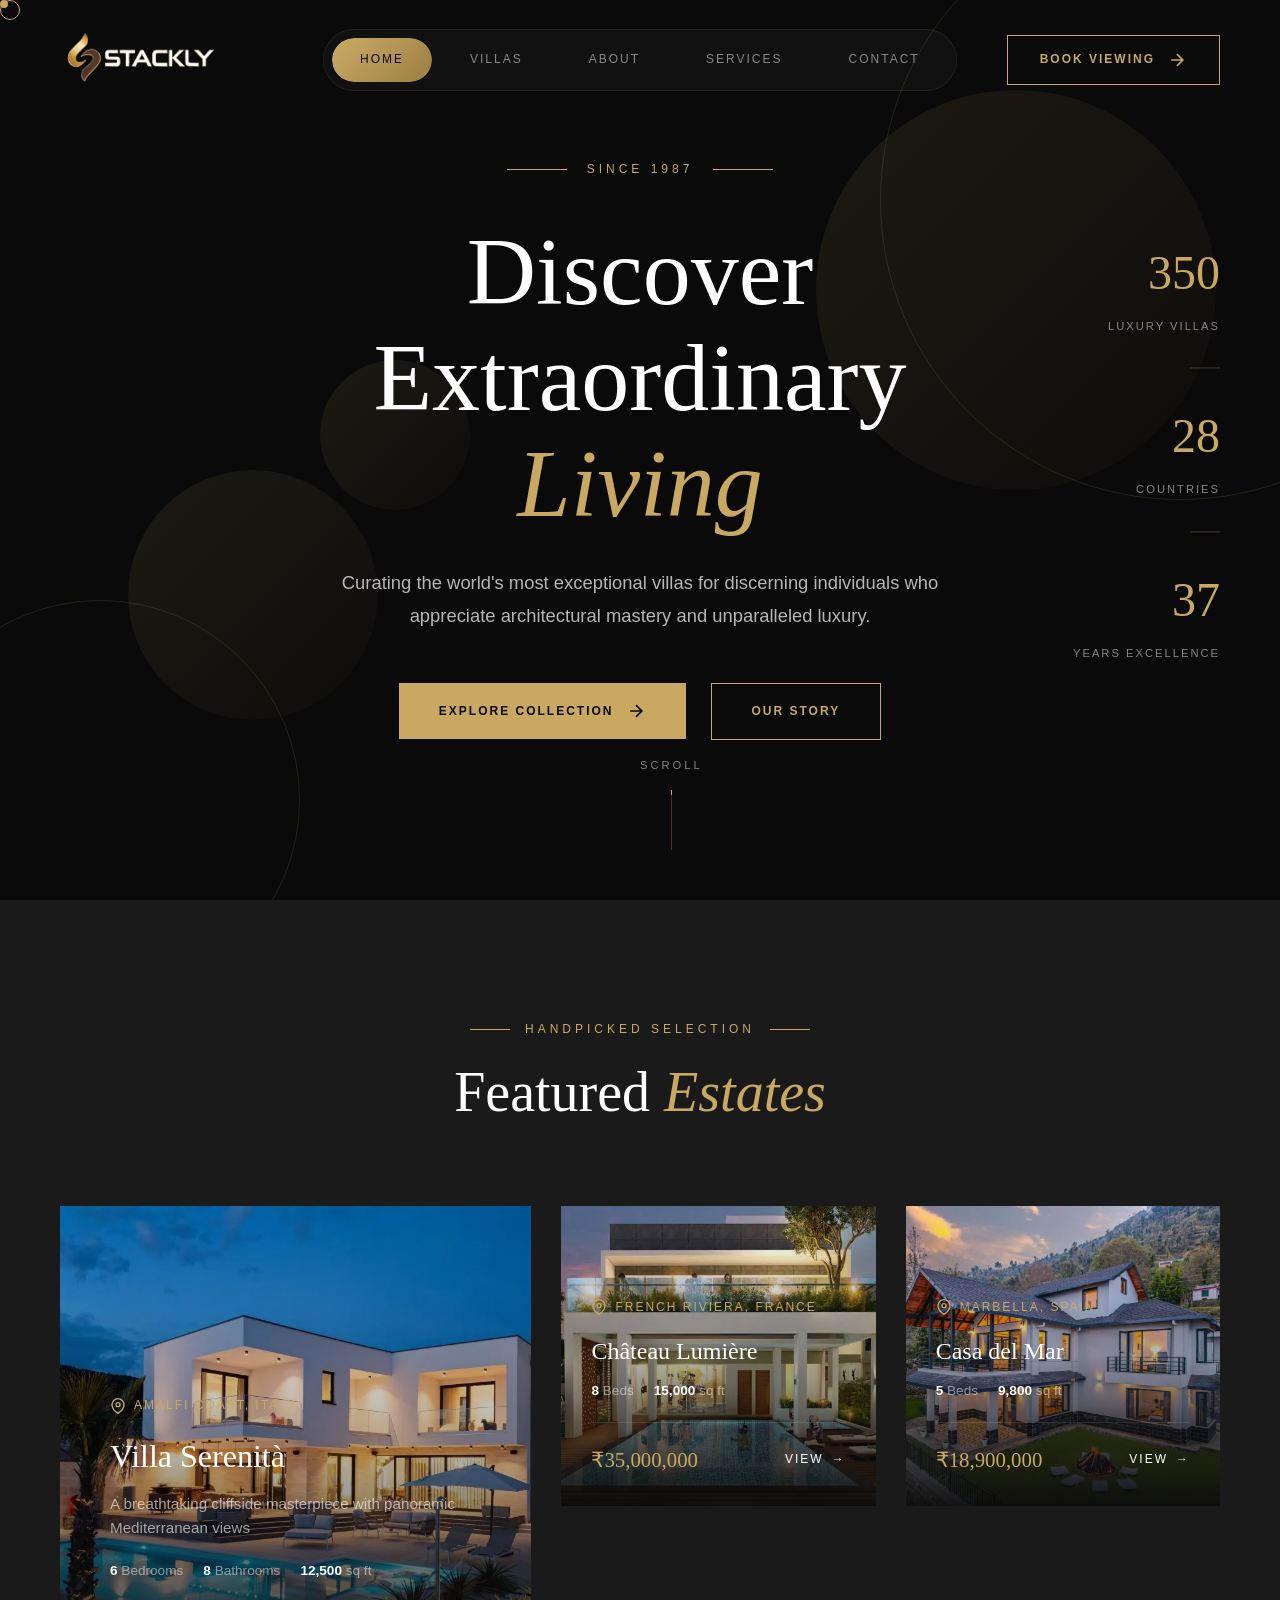
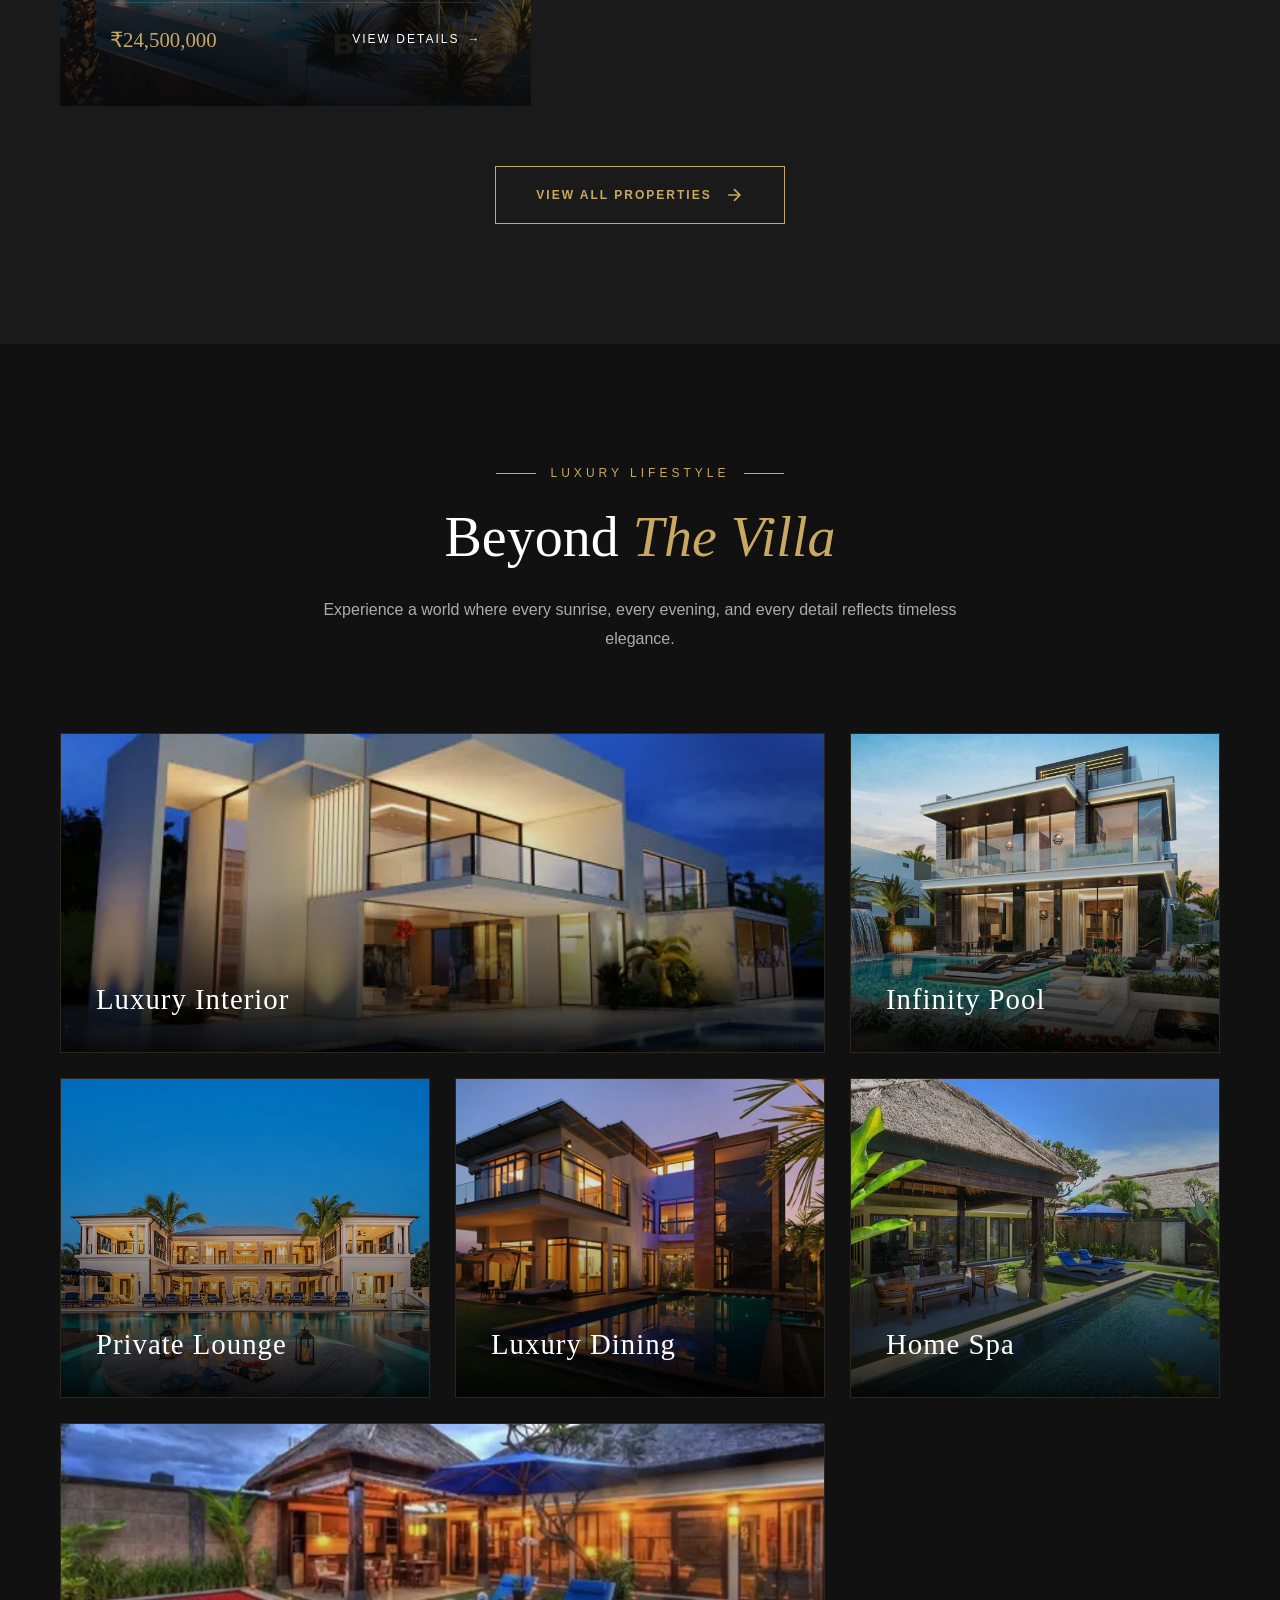
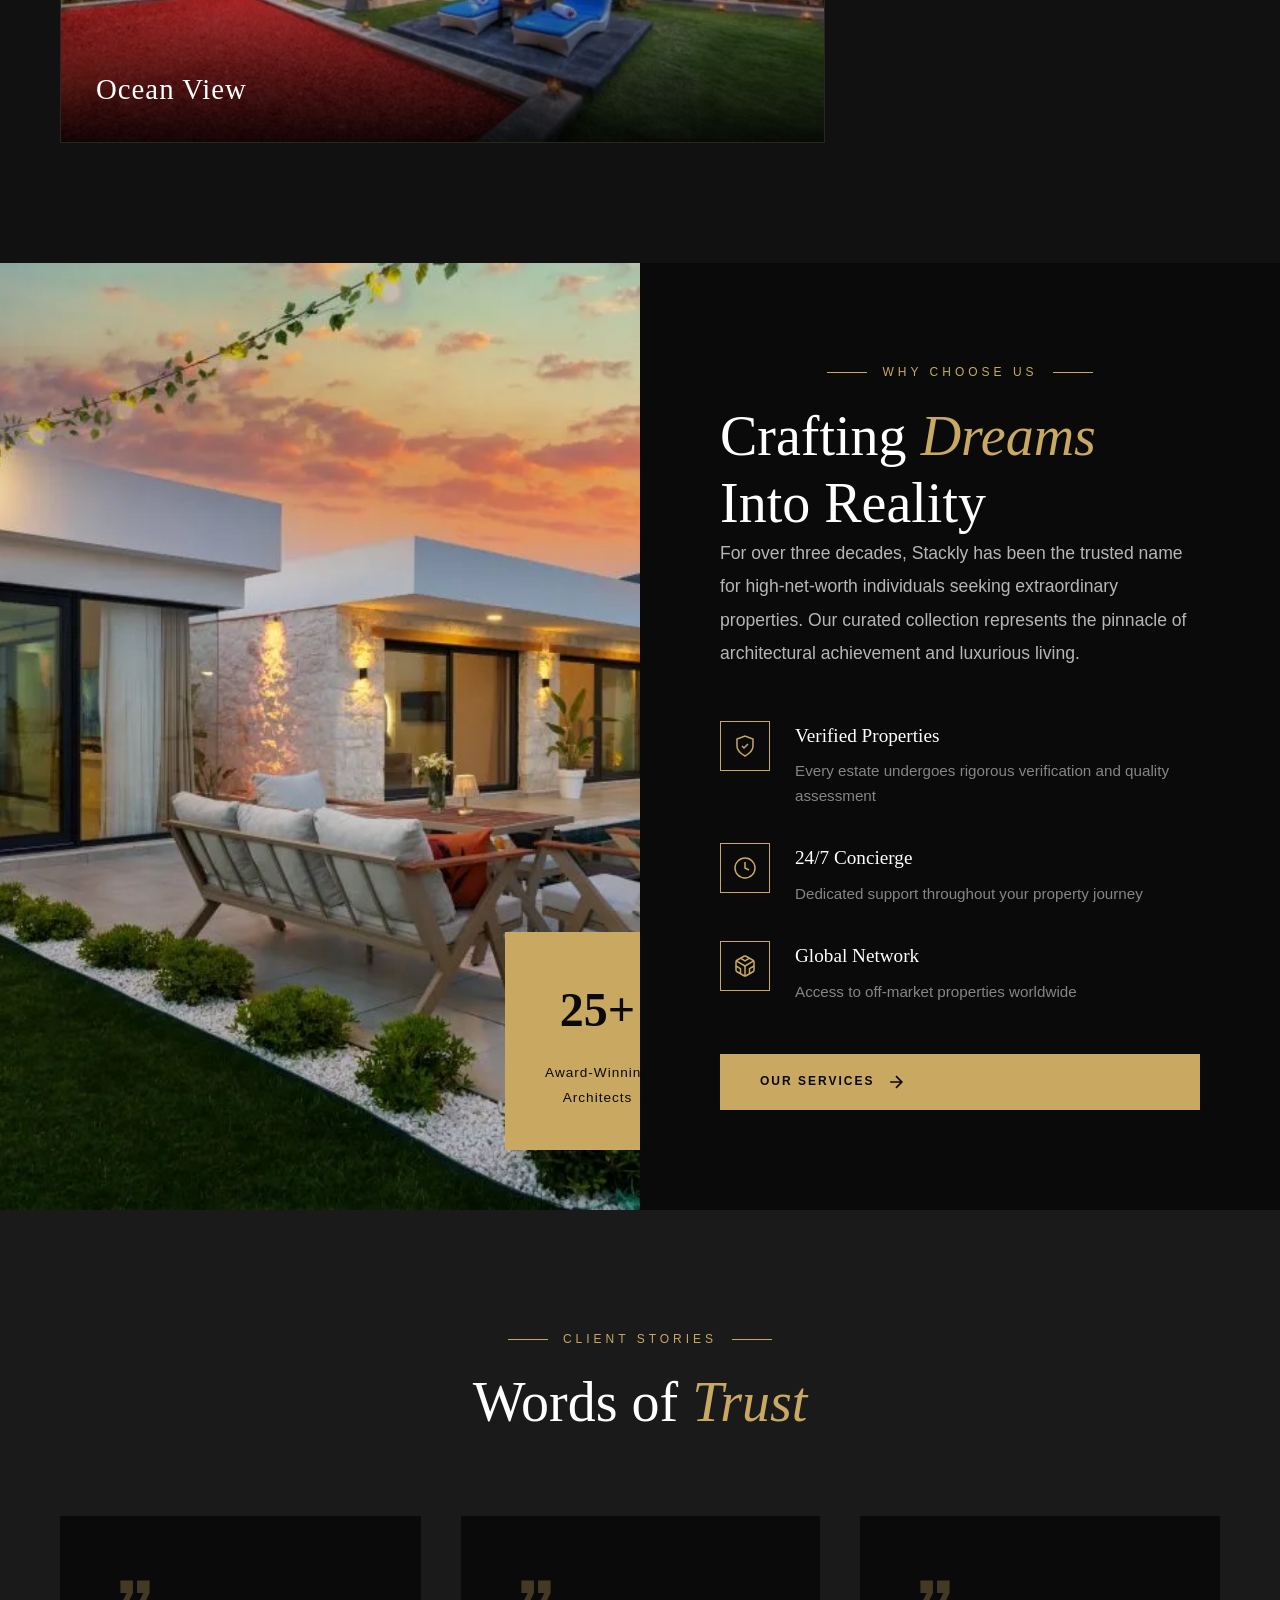
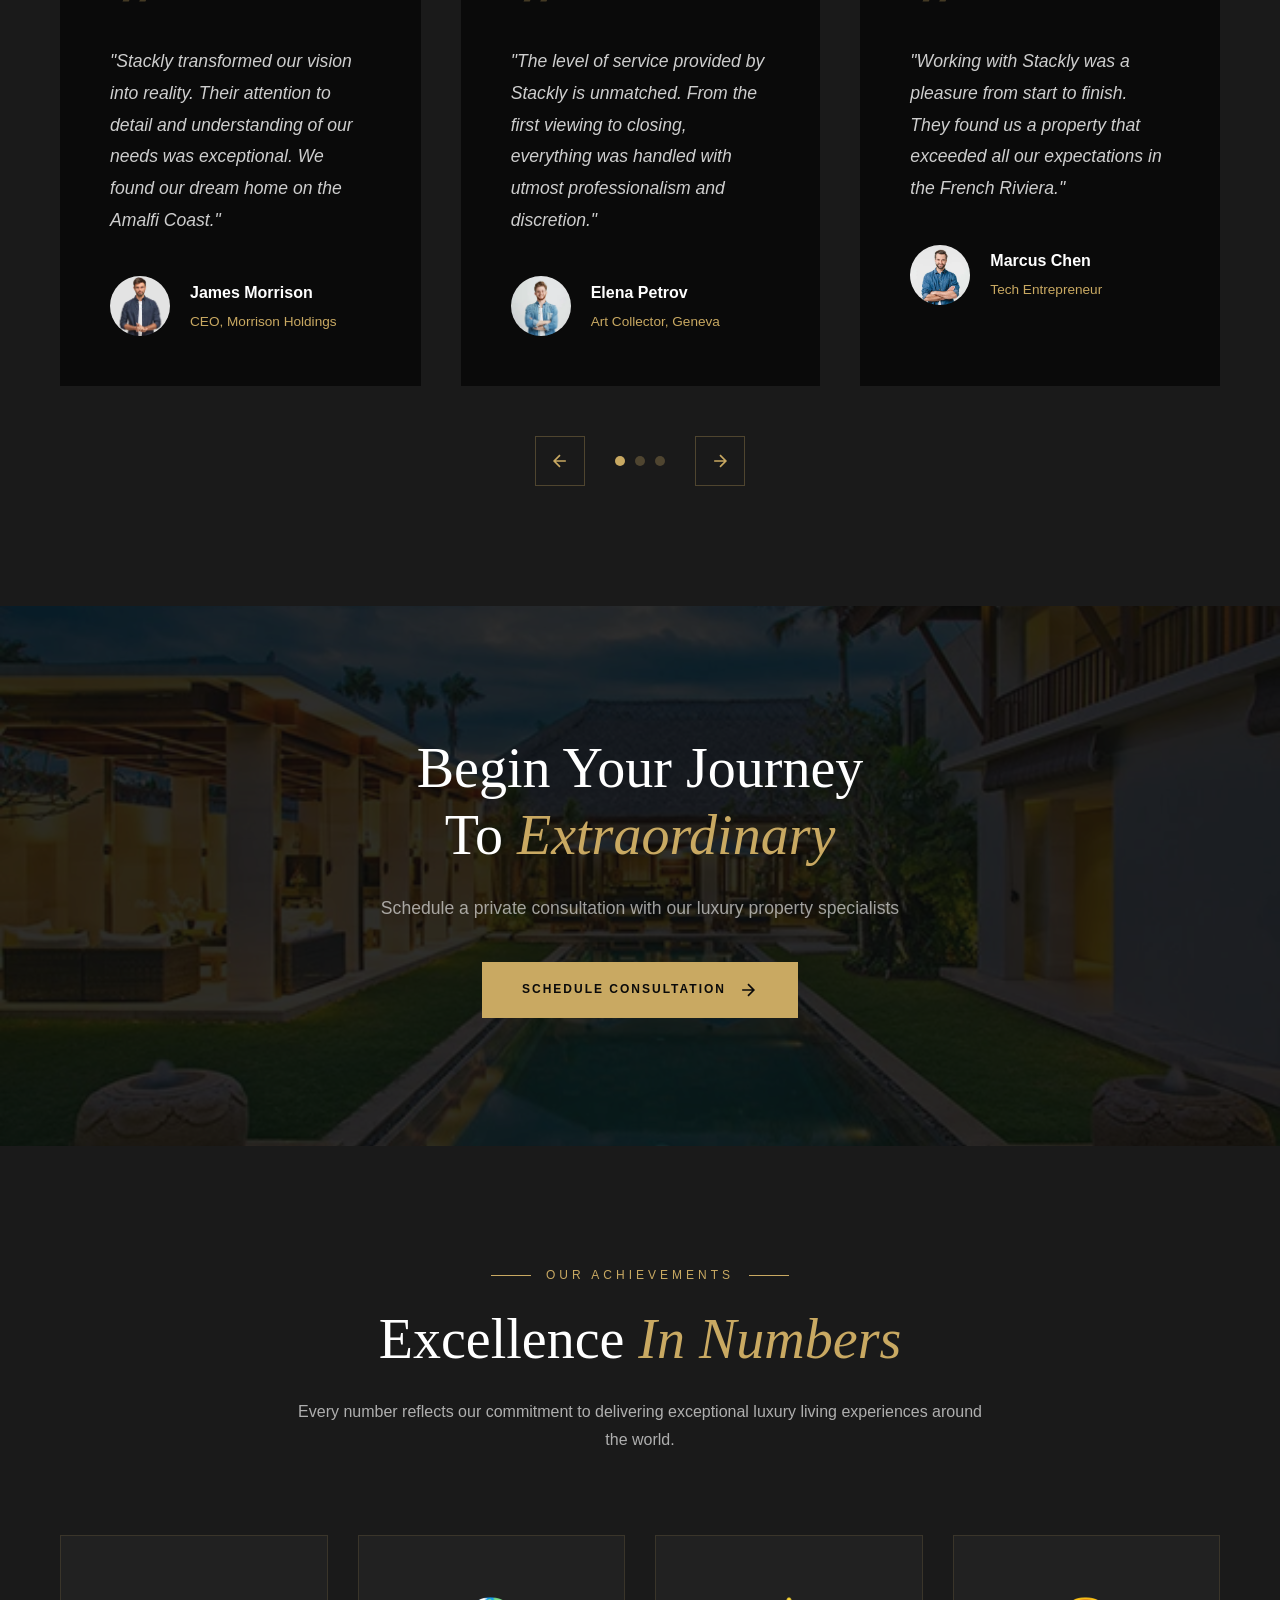
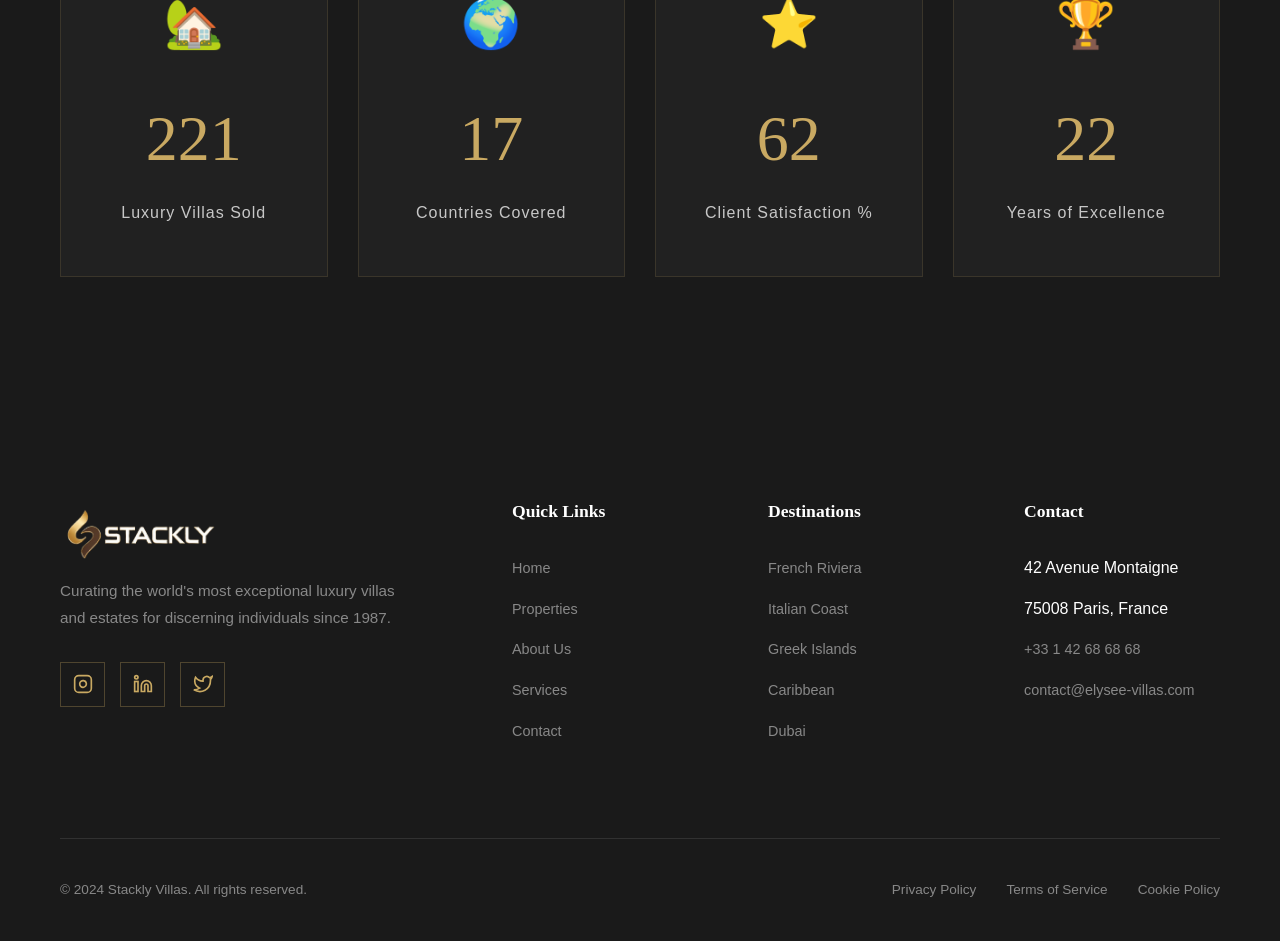
==== commit e19b15ff: "error-page" ====
--- a/index.html
+++ b/index.html
@@ -77,7 +77,7 @@
                     </li>
                 </ul>
 
-                <a href="#" class="nav-cta" onclick="openAuth()">
+                <a href="error.html" class="nav-cta" onclick="openAuth()">
                     <span>Book Viewing</span>
                     <svg class="cta-icon" viewBox="0 0 24 24" fill="none" stroke="currentColor" stroke-width="2">
                         <path d="M5 12h14M12 5l7 7-7 7"/>
@@ -138,13 +138,13 @@
             </p>
 
             <div class="hero-actions">
-                <a href="villas.html" class="btn btn-primary">
+                <a href="error.html" class="btn btn-primary">
                     <span>Explore Collection</span>
                     <svg width="20" height="20" viewBox="0 0 24 24" fill="none" stroke="currentColor" stroke-width="2">
                         <path d="M5 12h14M12 5l7 7-7 7"/>
                     </svg>
                 </a>
-                <a href="about.html" class="btn btn-outline">
+                <a href="error.html" class="btn btn-outline">
                     <span>Our Story</span>
                 </a>
             </div>
@@ -207,7 +207,7 @@
                     </div>
                     <div class="card-footer">
                         <span class="card-price">₹24,500,000</span>
-                        <a href="villas.html" class="card-link">View Details</a>
+                        <a href="error.html" class="card-link">View Details</a>
                     </div>
                 </div>
             </article>
@@ -232,7 +232,7 @@
                     </div>
                     <div class="card-footer">
                         <span class="card-price">₹35,000,000</span>
-                        <a href="villas.html" class="card-link">View</a>
+                        <a href="error.html" class="card-link">View</a>
                     </div>
                 </div>
             </article>
@@ -264,7 +264,7 @@
         </div>
 
         <div class="featured-cta reveal">
-            <a href="villas.html" class="btn btn-outline">
+            <a href="error.html" class="btn btn-outline">
                 <span>View All Properties</span>
                 <svg width="20" height="20" viewBox="0 0 24 24" fill="none" stroke="currentColor" stroke-width="2">
                     <path d="M5 12h14M12 5l7 7-7 7"/>
@@ -406,7 +406,7 @@
                 </div>
             </div>
 
-            <a href="services.html" class="btn btn-primary reveal-left">
+            <a href="error.html" class="btn btn-primary reveal-left">
                 <span>Our Services</span>
                 <svg width="20" height="20" viewBox="0 0 24 24" fill="none" stroke="currentColor" stroke-width="2">
                     <path d="M5 12h14M12 5l7 7-7 7"/>
@@ -515,7 +515,7 @@
             <p class="cta-text">
                 Schedule a private consultation with our luxury property specialists
             </p>
-            <a href="contact.html" class="btn btn-primary">
+            <a href="error.html" class="btn btn-primary">
                 <span>Schedule Consultation</span>
                 <svg width="20" height="20" viewBox="0 0 24 24" fill="none" stroke="currentColor" stroke-width="2">
                     <path d="M5 12h14M12 5l7 7-7 7"/>
@@ -576,34 +576,29 @@
     <footer class="footer">
         <div class="footer-grid">
             <div class="footer-brand">
-                <div class="footer-logo">
-                    <svg class="footer-logo-emblem" viewBox="0 0 50 50">
-                        <circle class="emblem-outer" cx="25" cy="25" r="23" fill="none" stroke="#c9a962" stroke-width="1.5"/>
-                        <circle class="emblem-inner" cx="25" cy="25" r="8" fill="#c9a962"/>
-                        <polygon class="emblem-diamond" points="25,5 45,25 25,45 5,25" fill="none" stroke="#c9a962" stroke-width="1"/>
-                    </svg>
-                    <span class="footer-logo-text">Stackly</span>
-                </div>
+                <a href="index.html" class="logo">
+                    <img src="images/stackly_logo.webp" alt="Stackly Luxury Villas" class="logo-img">
+                </a>
                 <p class="footer-description">
                     Curating the world's most exceptional luxury villas and estates 
                     for discerning individuals since 1987.
                 </p>
                 <div class="footer-social">
-                    <a href="#" class="social-link" aria-label="Instagram">
+                    <a href="error.html" class="social-link" aria-label="Instagram">
                         <svg width="20" height="20" viewBox="0 0 24 24" fill="none" stroke="currentColor" stroke-width="2">
                             <rect x="2" y="2" width="20" height="20" rx="5" ry="5"/>
                             <path d="M16 11.37A4 4 0 1 1 12.63 8 4 4 0 0 1 16 11.37z"/>
                             <line x1="17.5" y1="6.5" x2="17.51" y2="6.5"/>
                         </svg>
                     </a>
-                    <a href="#" class="social-link" aria-label="LinkedIn">
+                    <a href="error.html" class="social-link" aria-label="LinkedIn">
                         <svg width="20" height="20" viewBox="0 0 24 24" fill="none" stroke="currentColor" stroke-width="2">
                             <path d="M16 8a6 6 0 0 1 6 6v7h-4v-7a2 2 0 0 0-2-2 2 2 0 0 0-2 2v7h-4v-7a6 6 0 0 1 6-6z"/>
                             <rect x="2" y="9" width="4" height="12"/>
                             <circle cx="4" cy="4" r="2"/>
                         </svg>
                     </a>
-                    <a href="#" class="social-link" aria-label="Twitter">
+                    <a href="error.html" class="social-link" aria-label="Twitter">
                         <svg width="20" height="20" viewBox="0 0 24 24" fill="none" stroke="currentColor" stroke-width="2">
                             <path d="M23 3a10.9 10.9 0 0 1-3.14 1.53 4.48 4.48 0 0 0-7.86 3v1A10.66 10.66 0 0 1 3 4s-4 9 5 13a11.64 11.64 0 0 1-7 2c9 5 20 0 20-11.5a4.5 4.5 0 0 0-.08-.83A7.72 7.72 0 0 0 23 3z"/>
                         </svg>
@@ -625,11 +620,11 @@
             <div class="footer-column">
                 <h4>Destinations</h4>
                 <ul class="footer-links">
-                    <li><a href="#">French Riviera</a></li>
-                    <li><a href="#">Italian Coast</a></li>
-                    <li><a href="#">Greek Islands</a></li>
-                    <li><a href="#">Caribbean</a></li>
-                    <li><a href="#">Dubai</a></li>
+                    <li><a href="error.html">French Riviera</a></li>
+                    <li><a href="error.html">Italian Coast</a></li>
+                    <li><a href="error.html">Greek Islands</a></li>
+                    <li><a href="error.html">Caribbean</a></li>
+                    <li><a href="error.html">Dubai</a></li>
                 </ul>
             </div>
 
@@ -649,9 +644,9 @@
                 © 2024 Stackly Villas. All rights reserved.
             </p>
             <div class="footer-legal">
-                <a href="#">Privacy Policy</a>
-                <a href="#">Terms of Service</a>
-                <a href="#">Cookie Policy</a>
+                <a href="error.html">Privacy Policy</a>
+                <a href="error.html">Terms of Service</a>
+                <a href="error.html">Cookie Policy</a>
             </div>
         </div>
     </footer>
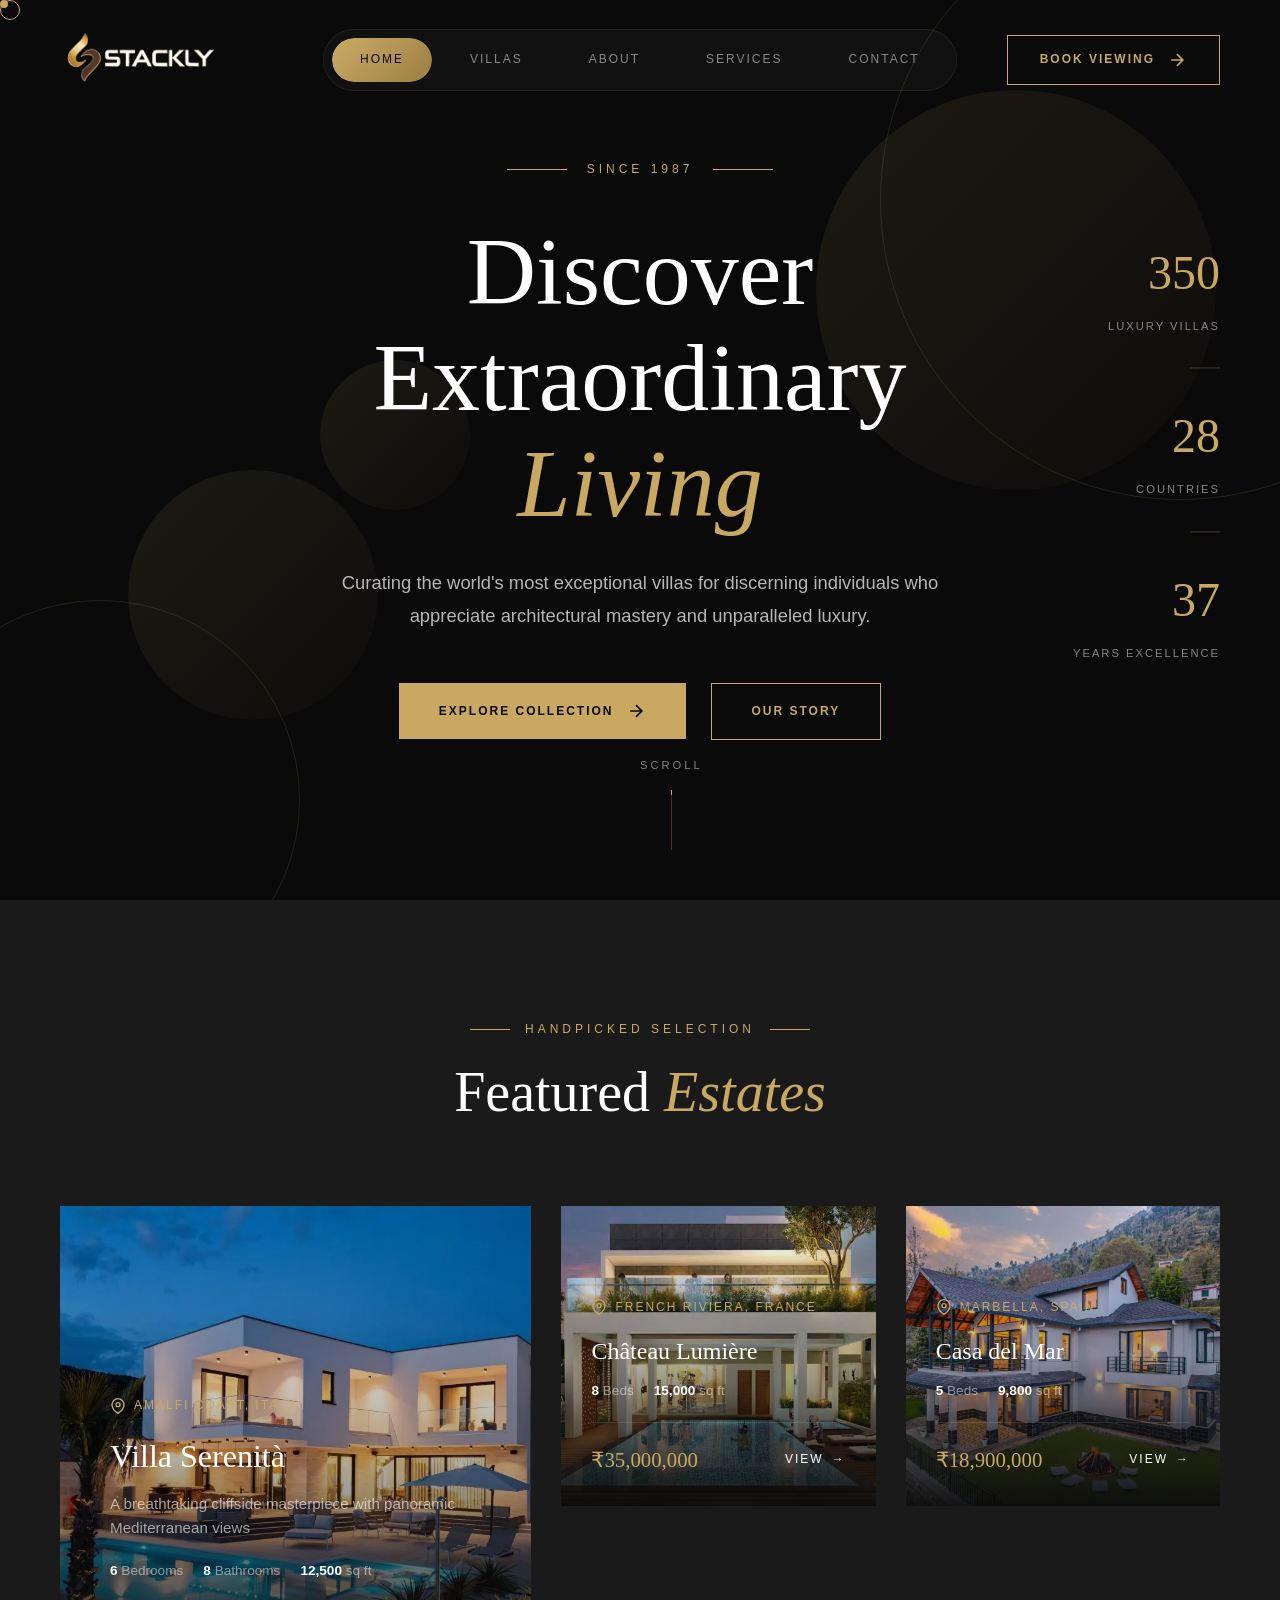
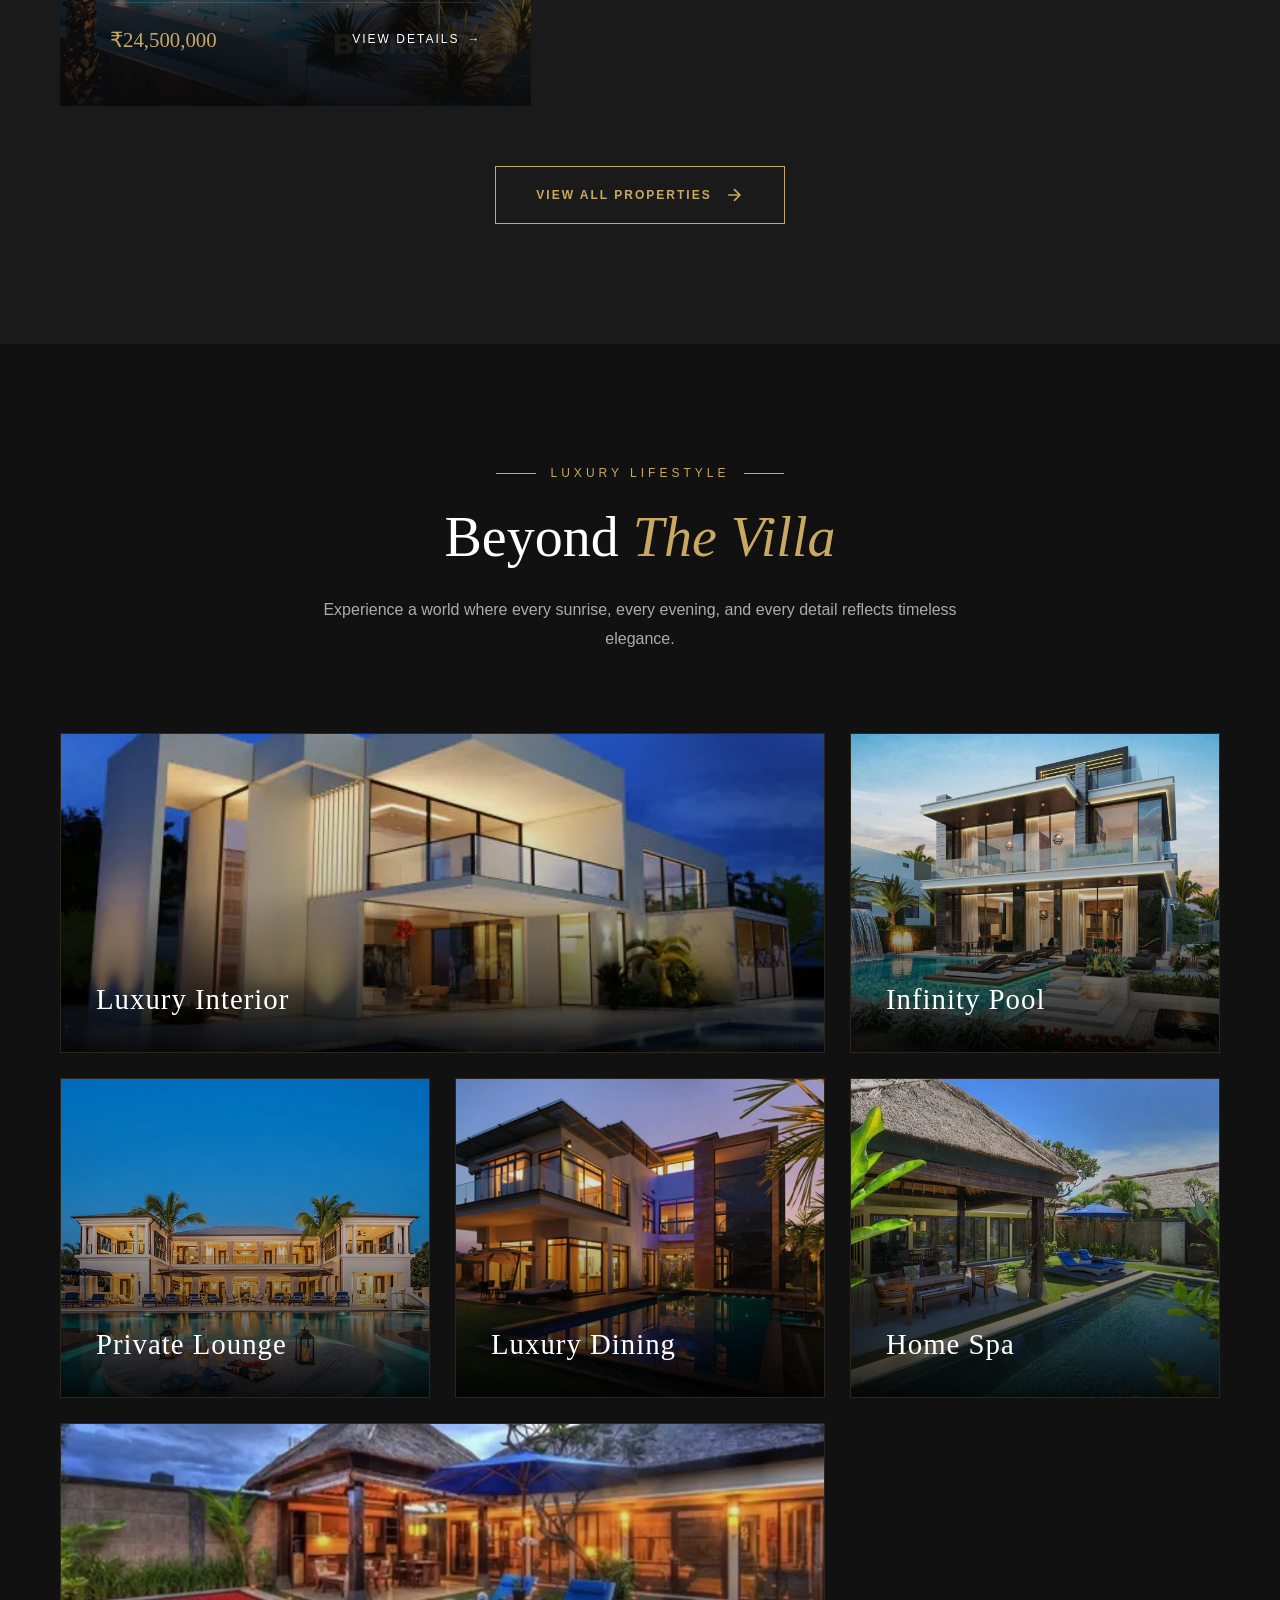
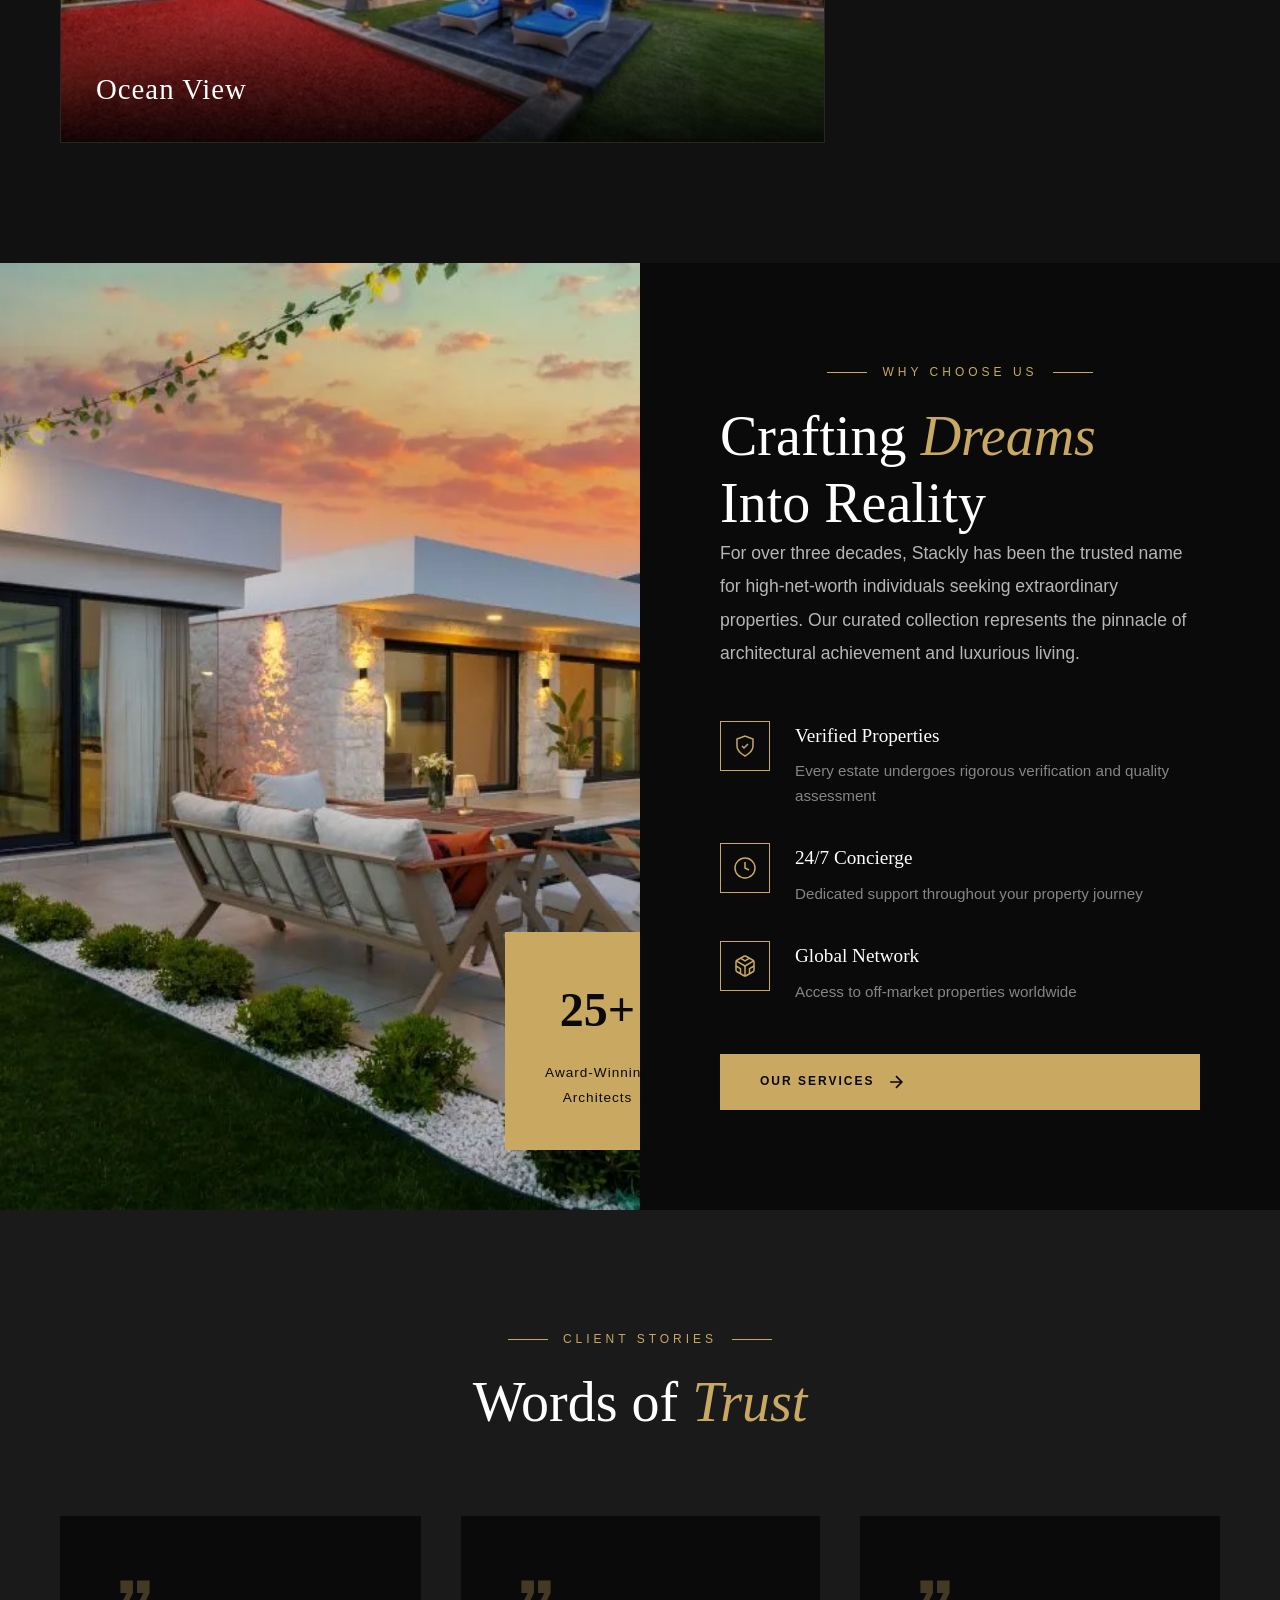
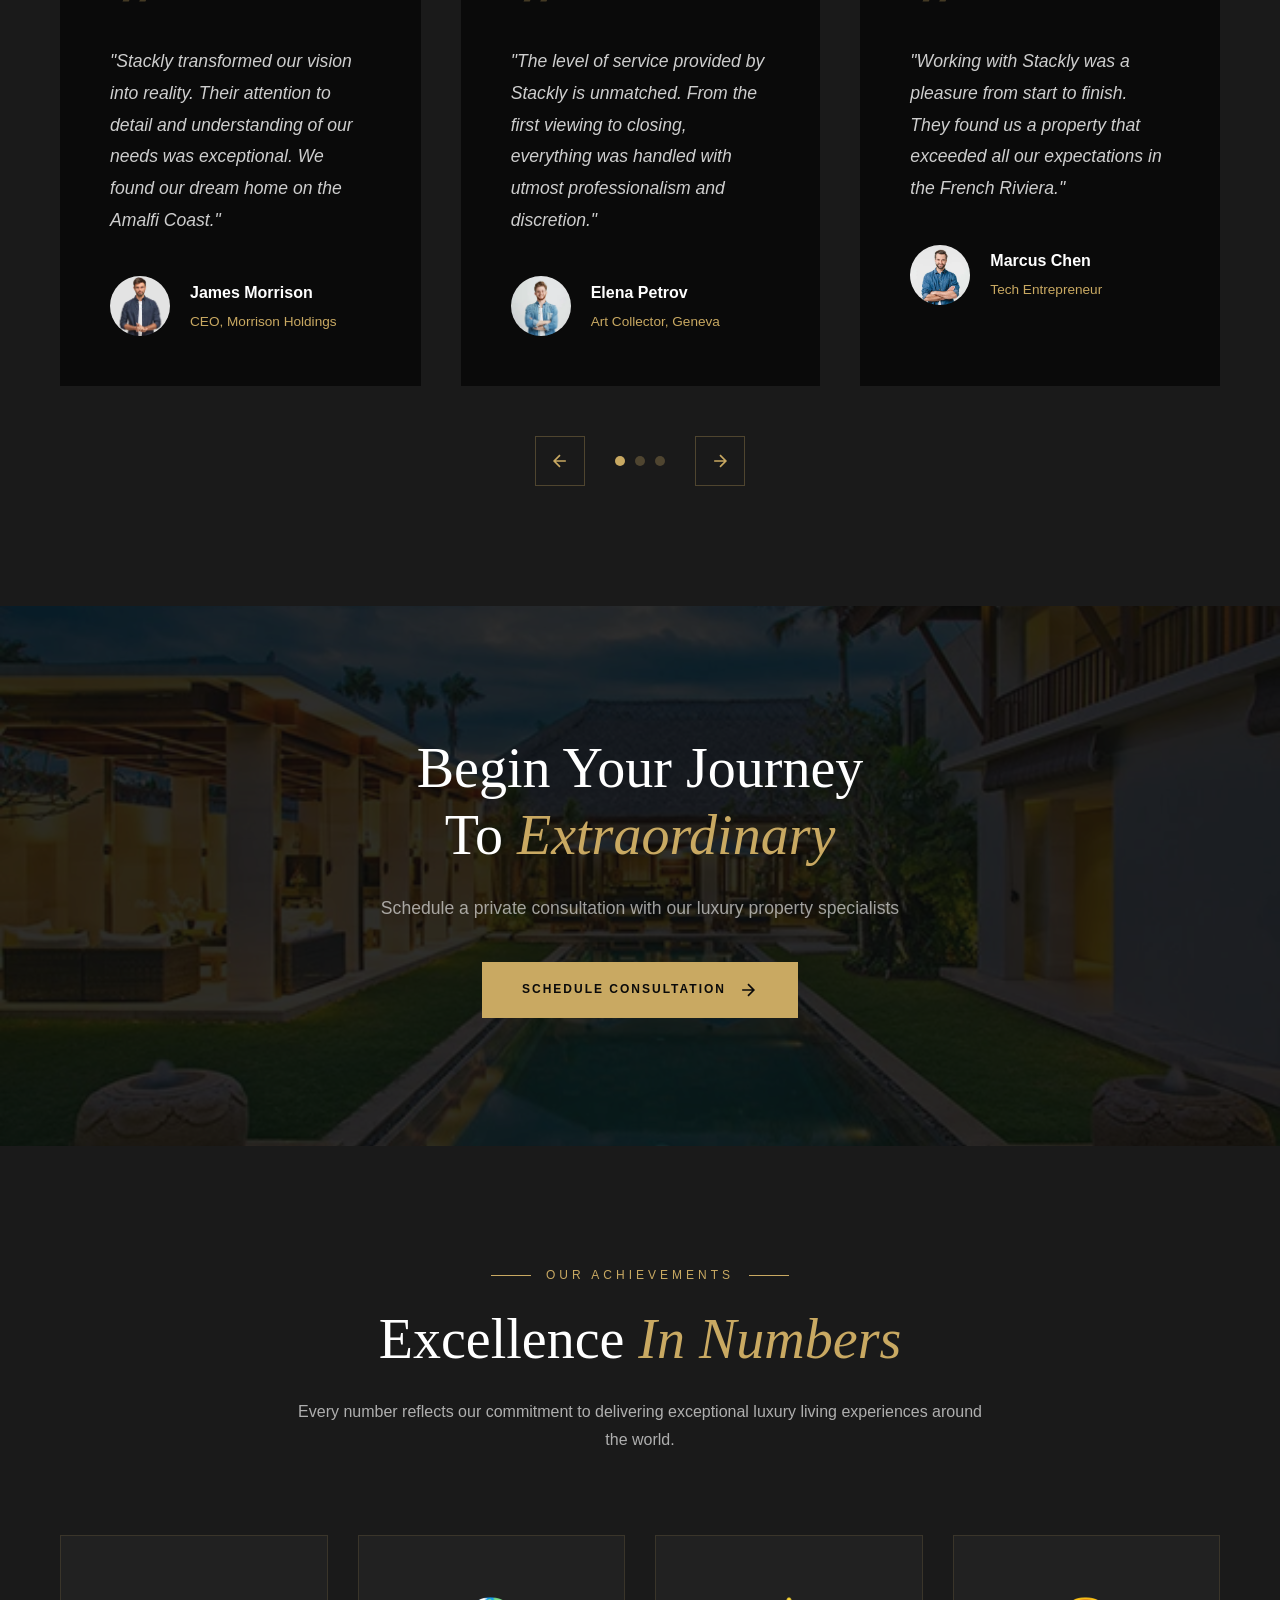
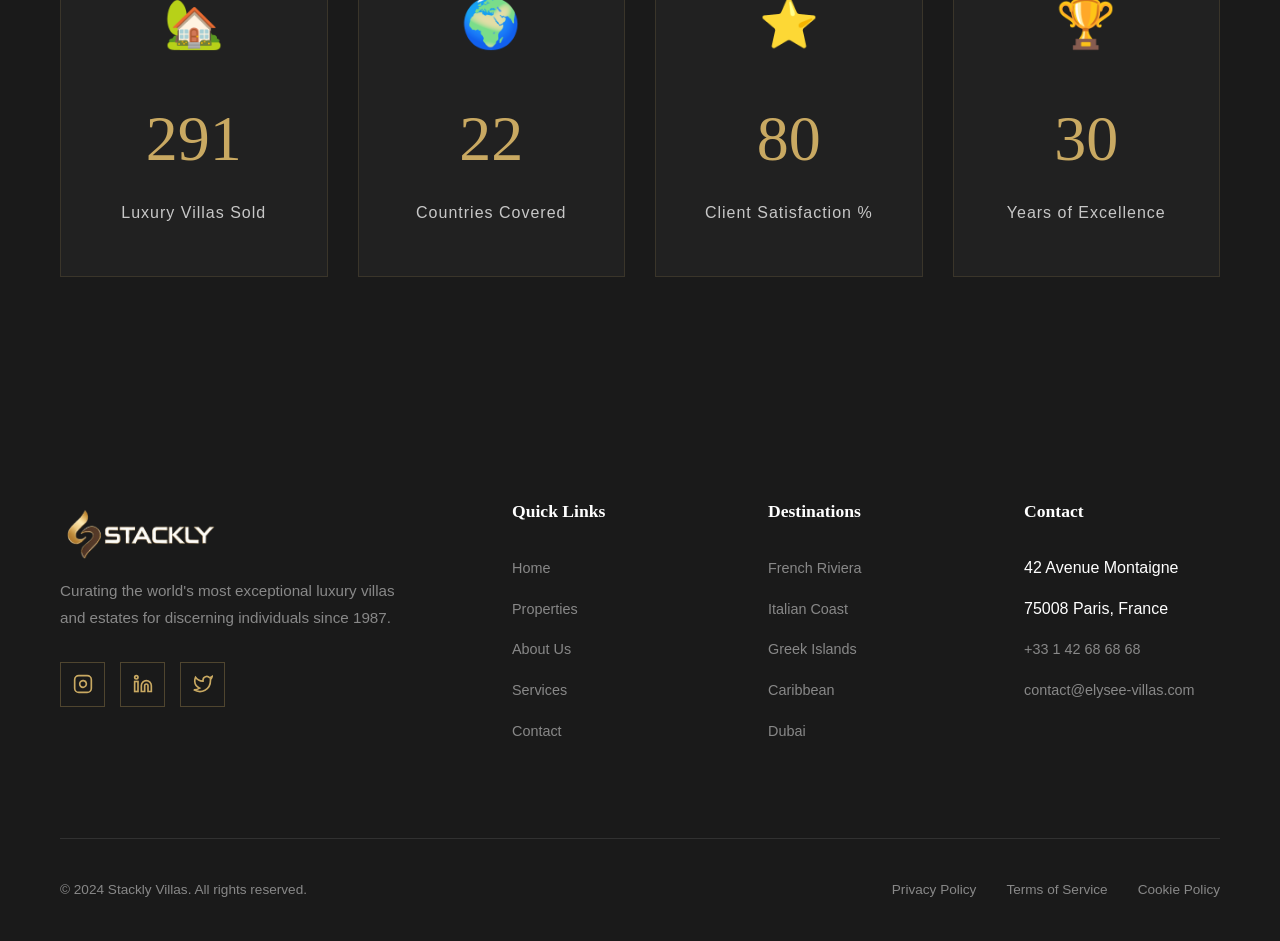
==== commit 34df00b5: "topbar-dashboard" ====
--- a/index.html
+++ b/index.html
@@ -77,7 +77,7 @@
                     </li>
                 </ul>
 
-                <a href="error.html" class="nav-cta" onclick="openAuth()">
+                <a class="nav-cta" onclick="openAuth()">
                     <span>Book Viewing</span>
                     <svg class="cta-icon" viewBox="0 0 24 24" fill="none" stroke="currentColor" stroke-width="2">
                         <path d="M5 12h14M12 5l7 7-7 7"/>
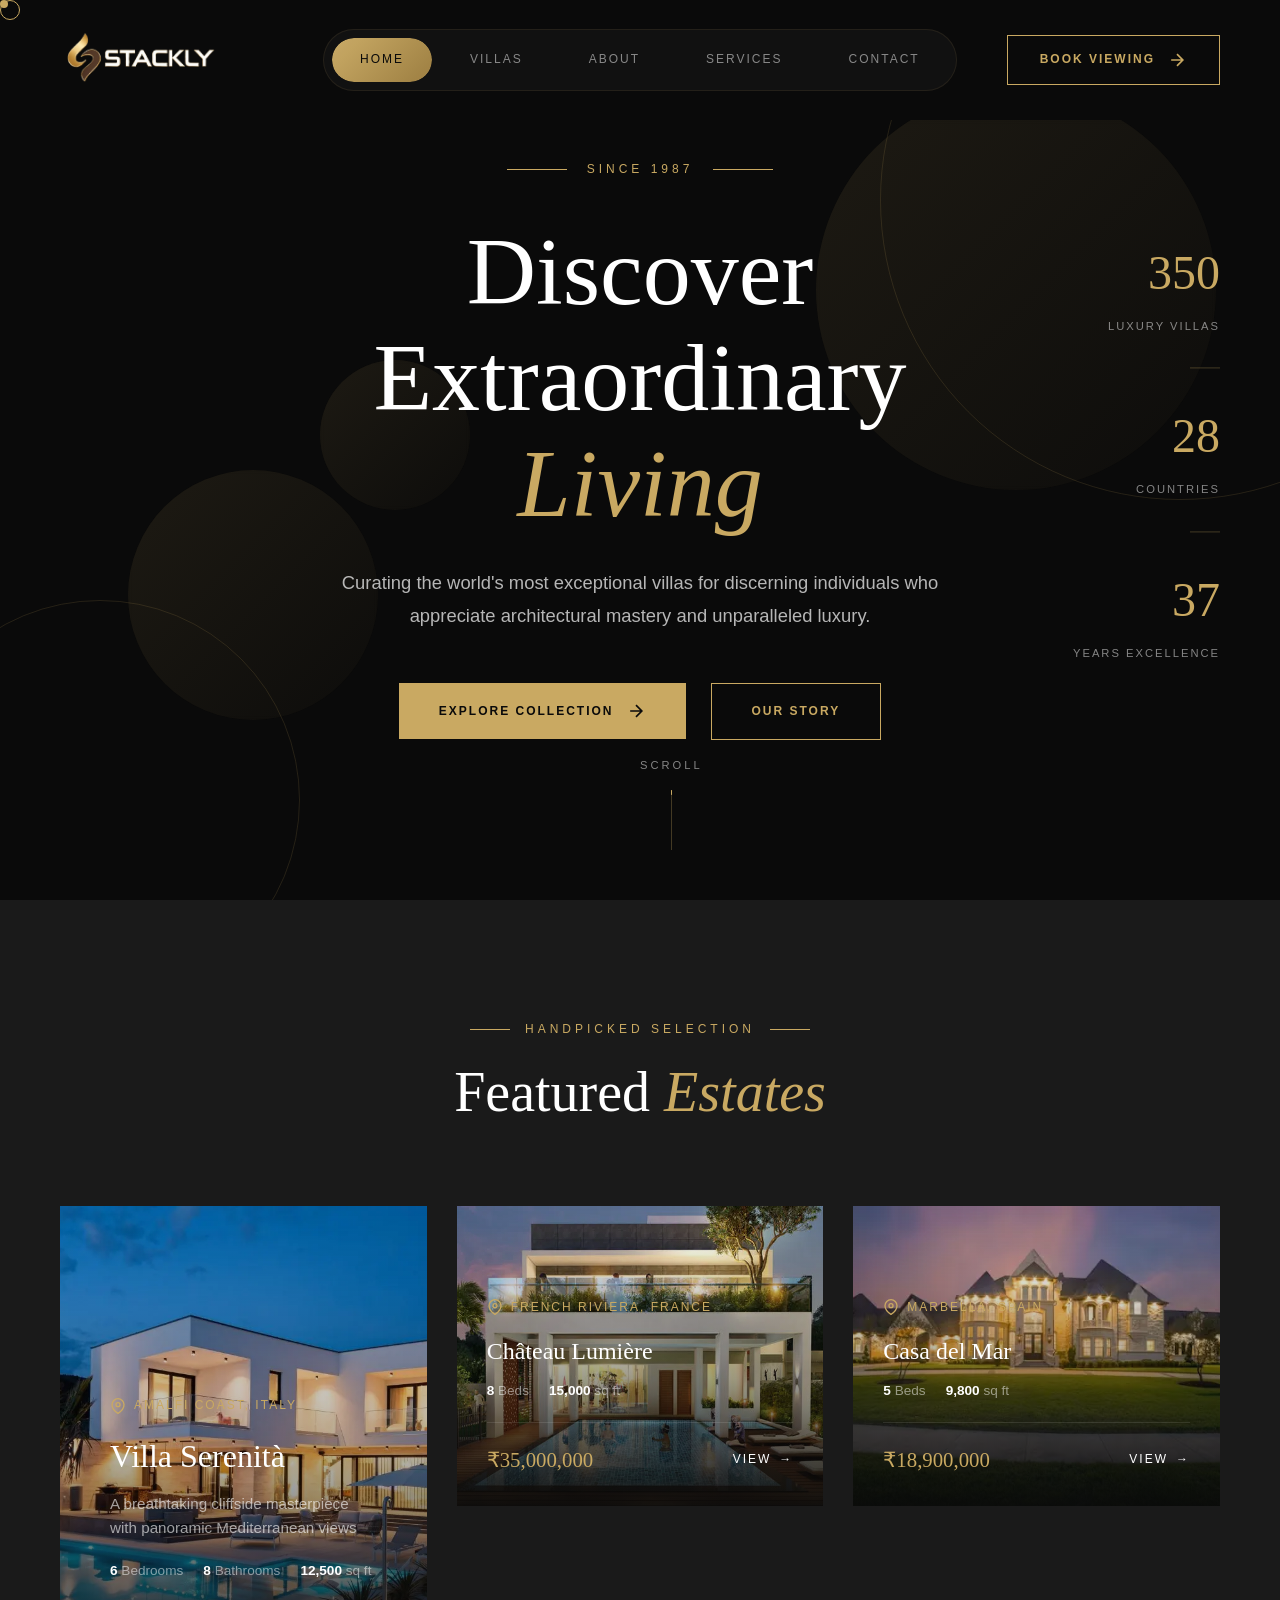
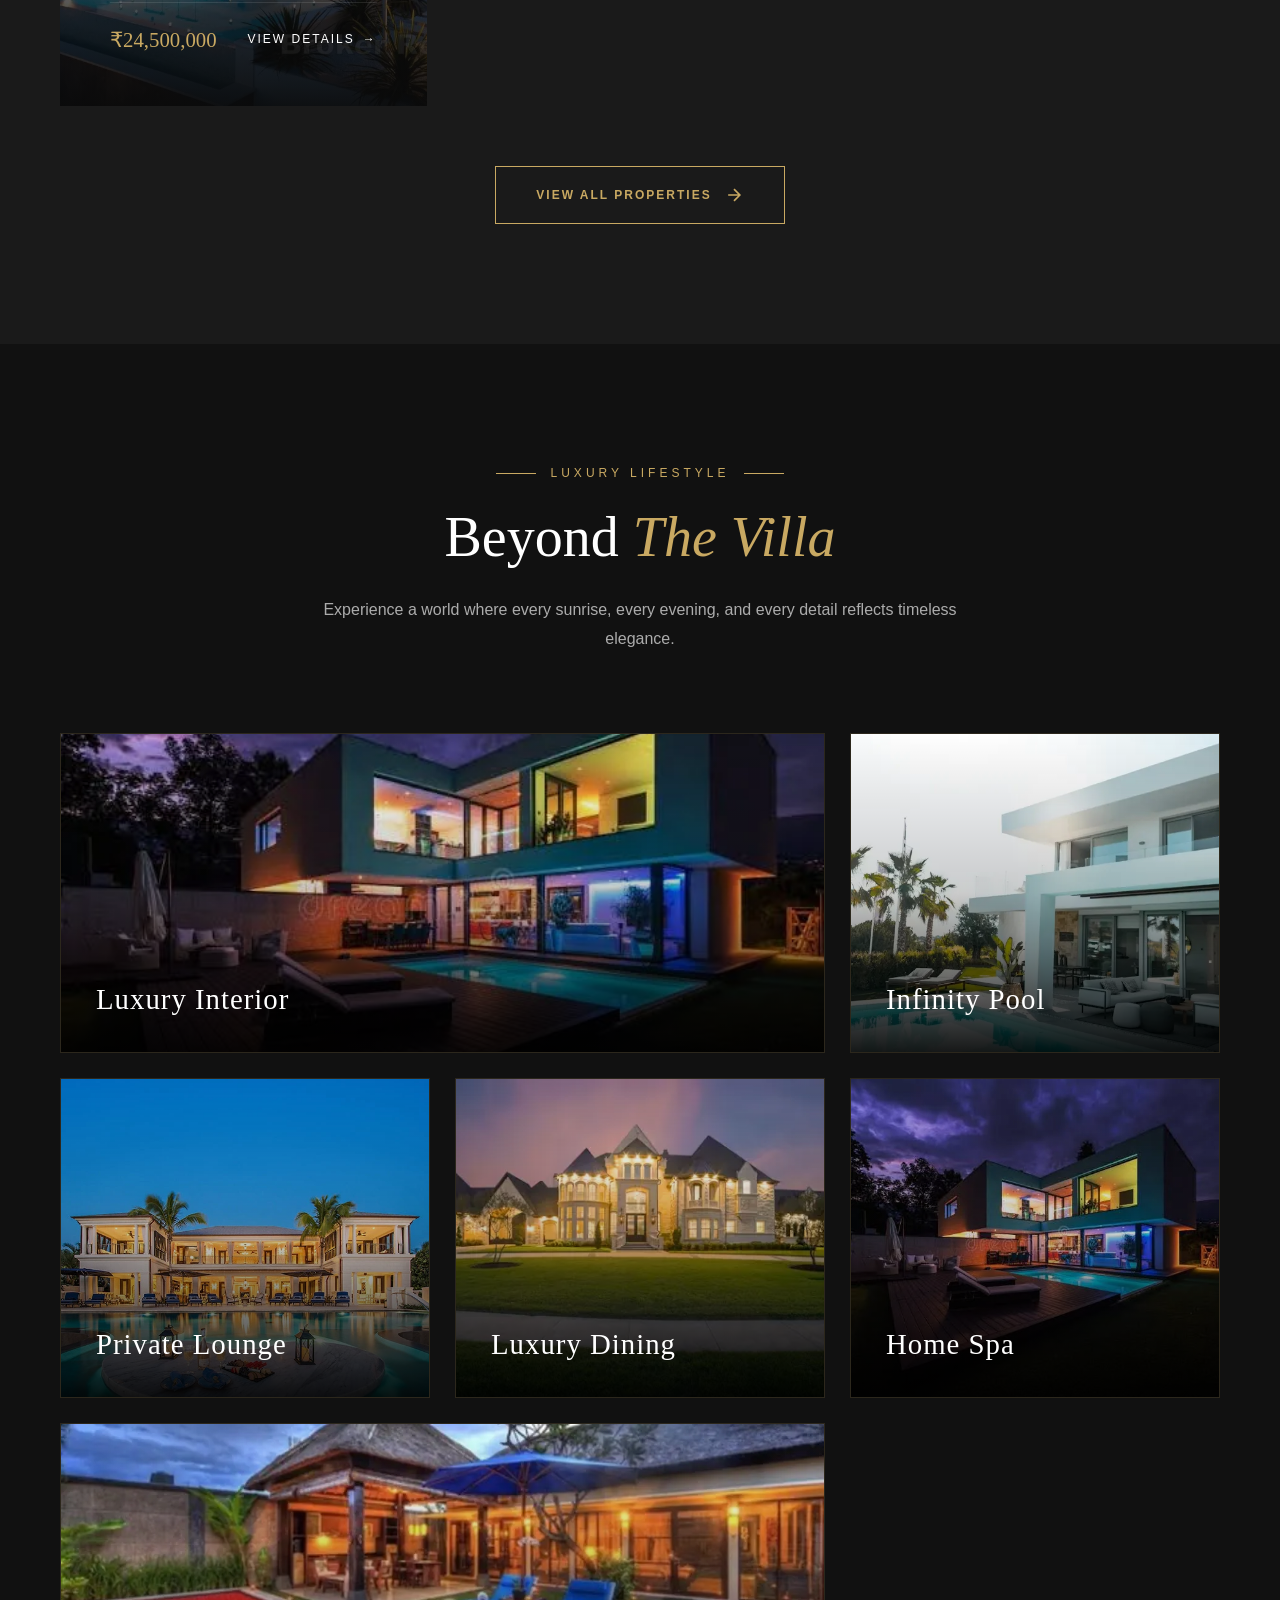
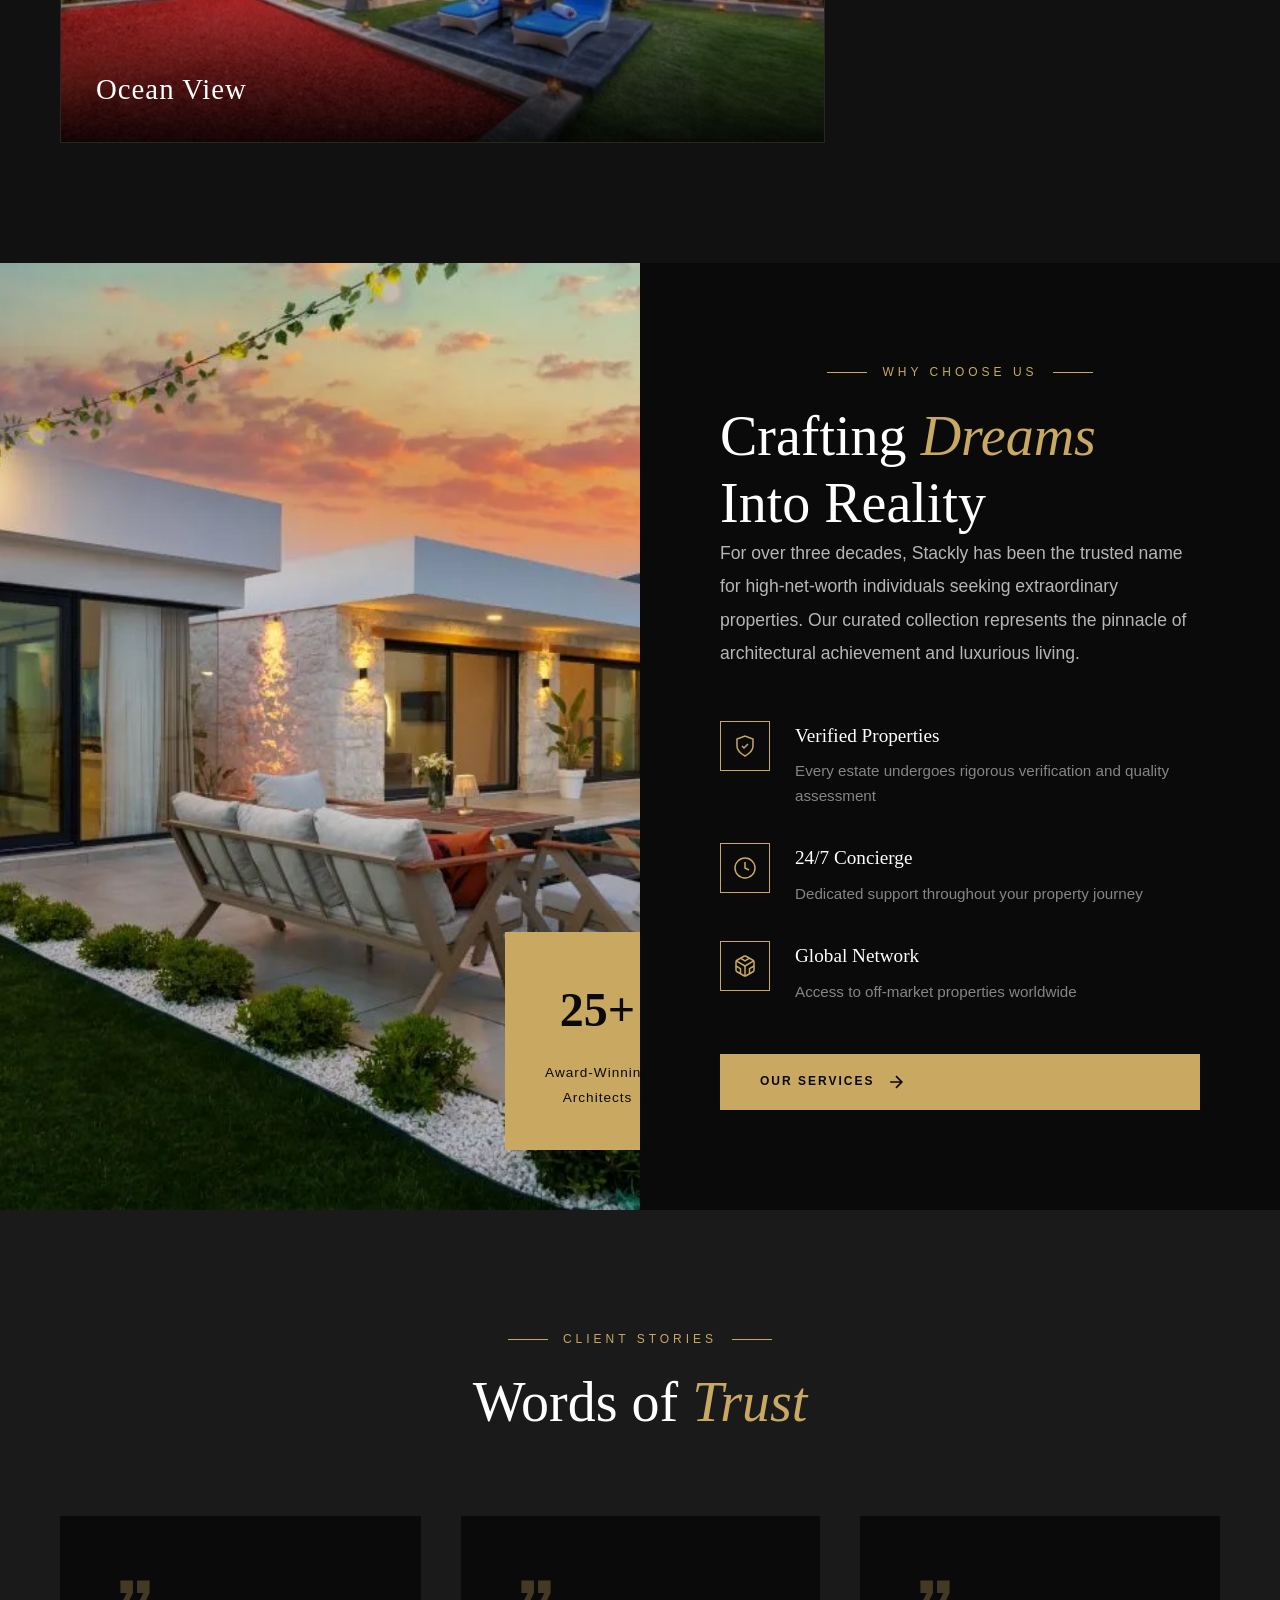
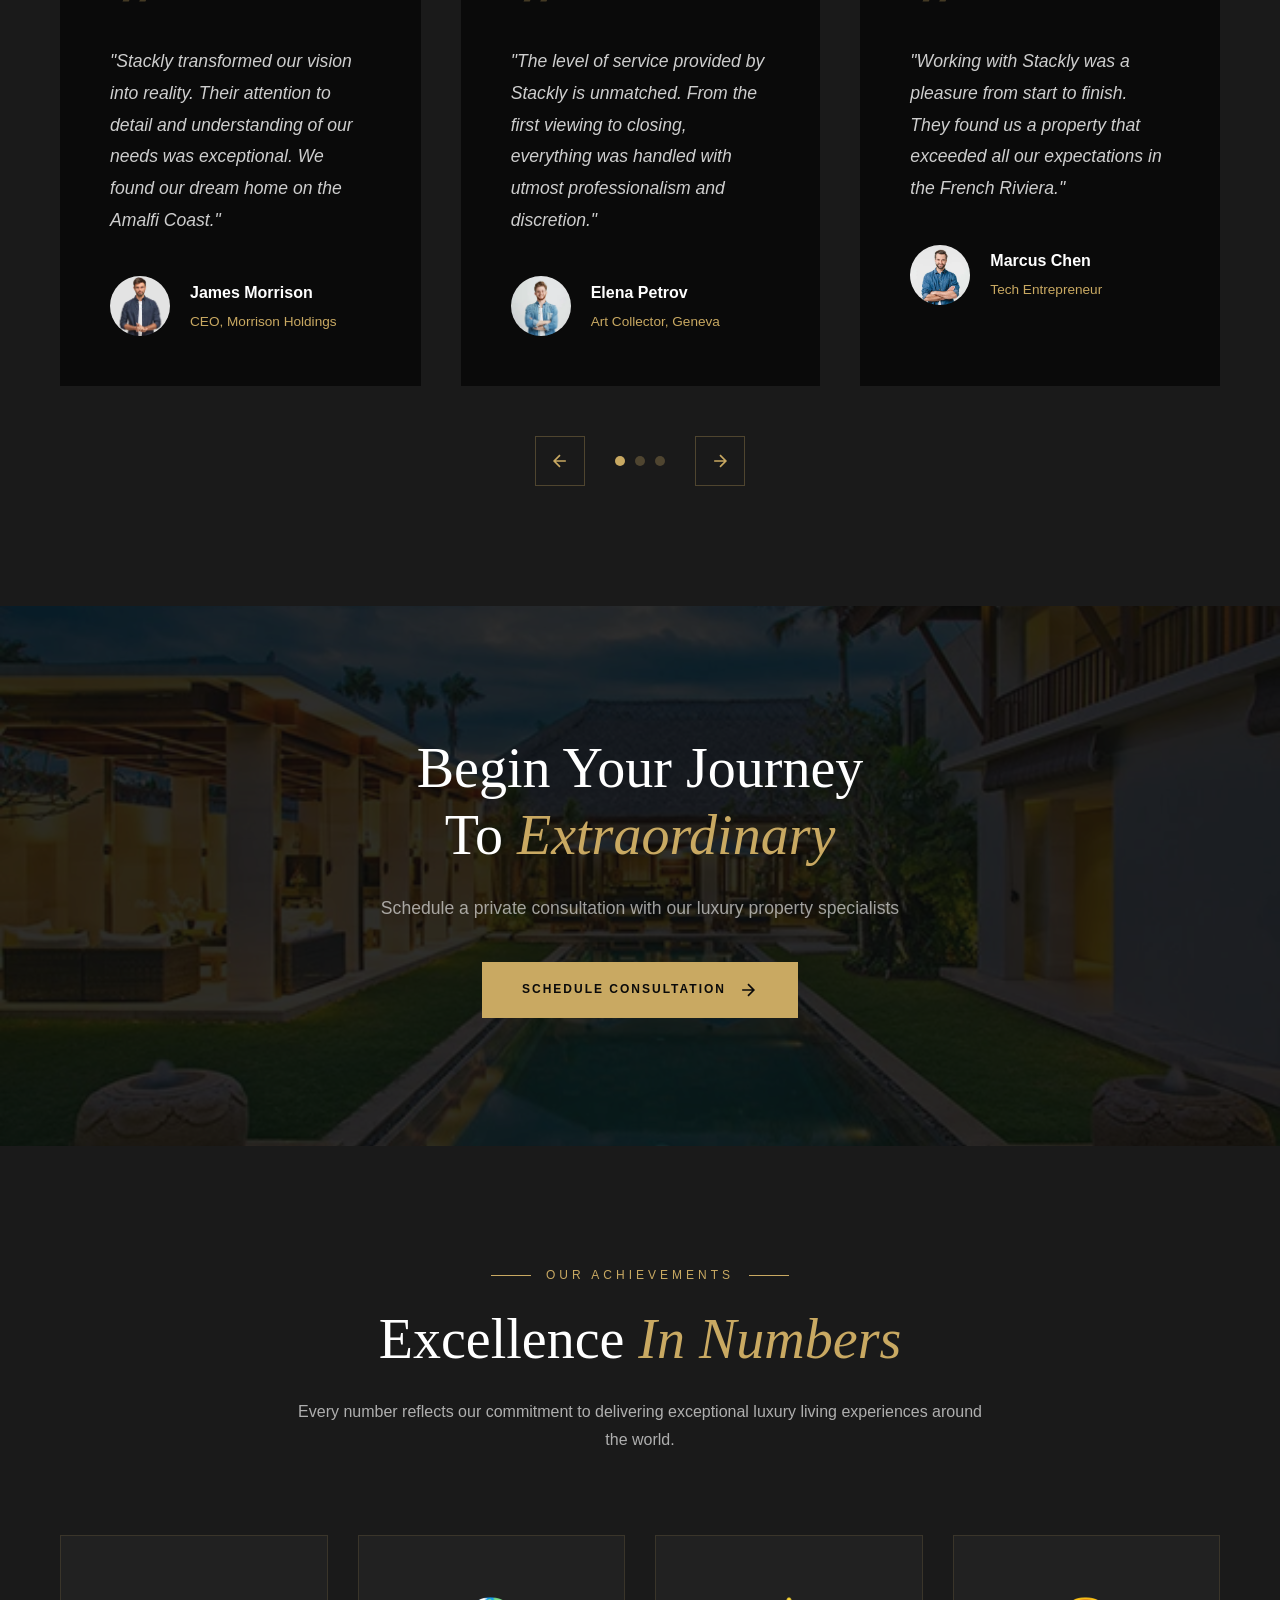
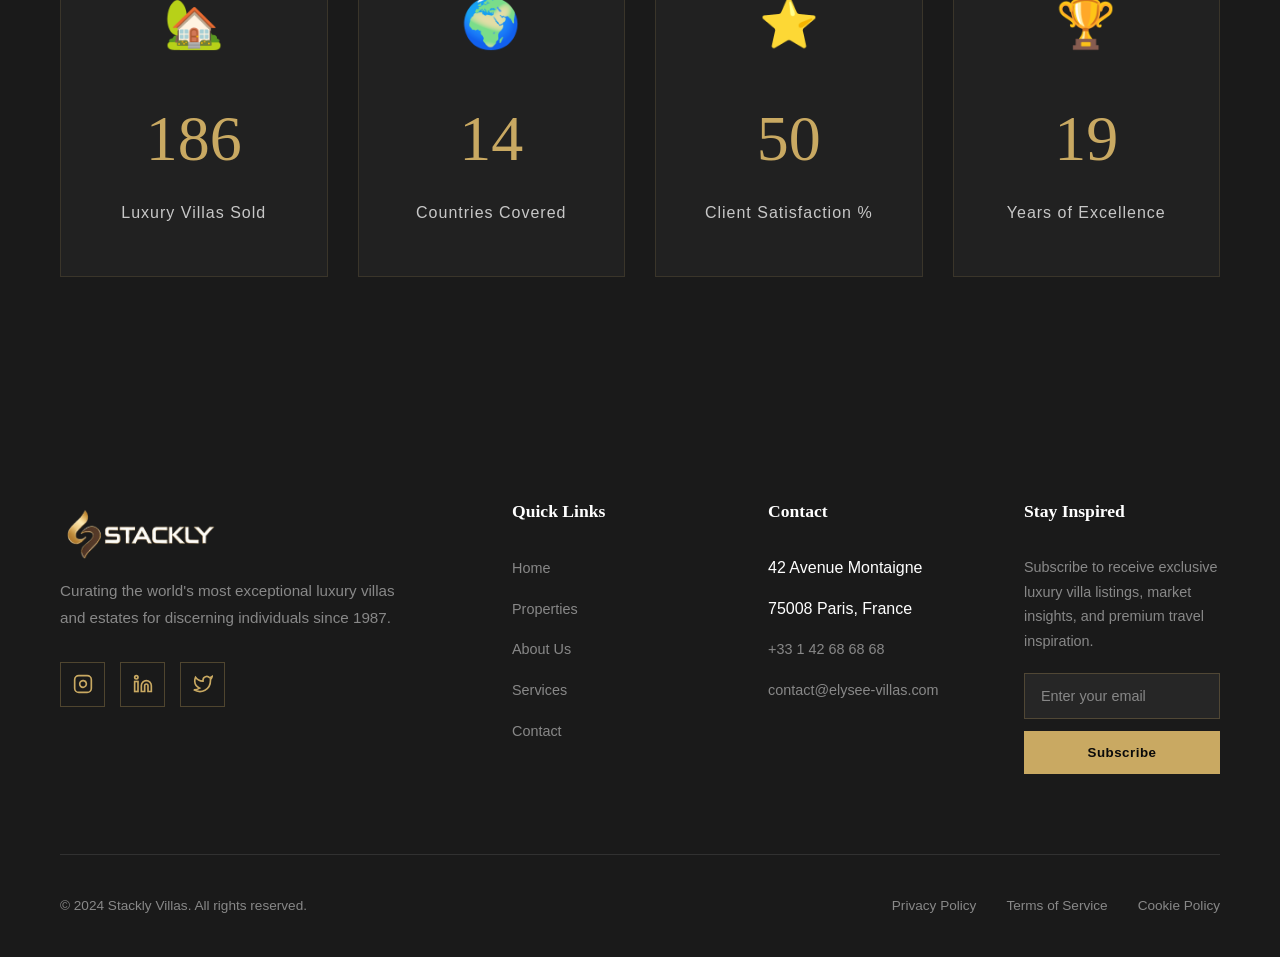
==== commit 1f11c6a0: "many" ====
--- a/index.html
+++ b/index.html
@@ -239,7 +239,7 @@
 
             <article class="featured-card reveal">
                 <div class="card-image">
-                    <img src="images/villa3.webp" alt="Casa del Mar">
+                    <img src="images/villa37.webp" alt="Casa del Mar">
                     <div class="card-overlay"></div>
                 </div>
                 <div class="card-content">
@@ -294,14 +294,14 @@
     <div class="lifestyle-grid">
 
         <div class="lifestyle-card large reveal">
-            <img src="images/villa4.webp" alt="">
+            <img src="images/villa38.webp" alt="">
             <div class="lifestyle-overlay">
                 <span>Luxury Interior</span>
             </div>
         </div>
 
         <div class="lifestyle-card reveal">
-            <img src="images/villa5.webp" alt="">
+            <img src="images/villa40.webp" alt="">
             <div class="lifestyle-overlay">
                 <span>Infinity Pool</span>
             </div>
@@ -315,14 +315,14 @@
         </div>
 
         <div class="lifestyle-card reveal">
-            <img src="images/villa7.webp" alt="">
+            <img src="images/villa37.webp" alt="">
             <div class="lifestyle-overlay">
                 <span>Luxury Dining</span>
             </div>
         </div>
 
         <div class="lifestyle-card reveal">
-            <img src="images/villa8.webp" alt="">
+            <img src="images/villa38.webp" alt="">
             <div class="lifestyle-overlay">
                 <span>Home Spa</span>
             </div>
@@ -617,7 +617,7 @@
                 </ul>
             </div>
 
-            <div class="footer-column">
+            <!-- <div class="footer-column">
                 <h4>Destinations</h4>
                 <ul class="footer-links">
                     <li><a href="error.html">French Riviera</a></li>
@@ -626,7 +626,8 @@
                     <li><a href="error.html">Caribbean</a></li>
                     <li><a href="error.html">Dubai</a></li>
                 </ul>
-            </div>
+            </div> -->
+
 
             <div class="footer-column">
                 <h4>Contact</h4>
@@ -637,7 +638,31 @@
                     <li><a href="mailto:contact@elysee-villas.com">contact@elysee-villas.com</a></li>
                 </ul>
             </div>
-        </div>
+
+            <div class="footer-column newsletter">
+                <h4>Stay Inspired</h4>
+
+                <p class="newsletter-text">
+                    Subscribe to receive exclusive luxury villa listings,
+                    market insights, and premium travel inspiration.
+                </p>
+
+                <form class="newsletter-form">
+                    <input
+                        type="email"
+                        placeholder="Enter your email"
+                        required
+                    >
+
+                    <button type="submit" onclick="window.location.href='error.html'">
+                        Subscribe
+                    </button>
+                </form>
+            </div>
+
+        </div>
+
+
 
         <div class="footer-bottom">
             <p class="footer-copyright">
--- a/css/common.css
+++ b/css/common.css
@@ -75,6 +75,7 @@
     z-index: 1000;
     padding: 20px 60px;
     transition: var(--transition-smooth);
+    background-color: #0a0a0a;
 }
 
 .navbar.scrolled {
@@ -614,6 +615,63 @@
     }
 }
 
+
+/* newsletter */
+/* ================= Newsletter ================= */
+
+.newsletter-text{
+    color: var(--gray);
+    font-size: .9rem;
+    line-height: 1.7;
+    margin-bottom:20px;
+}
+
+.newsletter-form{
+    display:flex;
+    flex-direction:column;
+    gap:12px;
+}
+
+.newsletter-form input{
+    width:100%;
+    padding:14px 16px;
+    background:rgba(255,255,255,.05);
+    border:1px solid rgba(201,169,98,.25);
+    color:var(--white);
+    font-size:.9rem;
+    outline:none;
+    transition:.3s;
+}
+
+.newsletter-form input::placeholder{
+    color:rgba(255,255,255,.45);
+}
+
+.newsletter-form input:focus{
+    border-color:var(--gold);
+    box-shadow:0 0 0 3px rgba(201,169,98,.15);
+}
+
+.newsletter-form button{
+    width:100%;
+    padding:14px;
+    border:none;
+    background:var(--gold);
+    color:var(--black);
+    font-weight:600;
+    cursor:pointer;
+    transition:.3s;
+    letter-spacing:.5px;
+}
+
+.newsletter-form button:hover{
+    background:#d7b876;
+    transform:translateY(-2px);
+    box-shadow:0 10px 25px rgba(201,169,98,.25);
+}
+
+
+
 /* Scroll to Top Button */
 .scroll-top {
     position: fixed;
--- a/css/home.css
+++ b/css/home.css
@@ -360,7 +360,7 @@
 
 .featured-grid {
     display: grid;
-    grid-template-columns: 1.5fr 1fr 1fr;
+    grid-template-columns: 1fr 1fr 1fr;
     gap: 30px;
     max-width: 1400px;
     margin: 0 auto;
--- a/auth/auth.css
+++ b/auth/auth.css
@@ -116,4 +116,12 @@
   text-align: center;
   margin: 10px 0;
   color: #777;
+}
+
+.remember-label{
+  display: flex;
+  align-items: center;
+  
+  font-size: 14px;
+  cursor: pointer;
 }
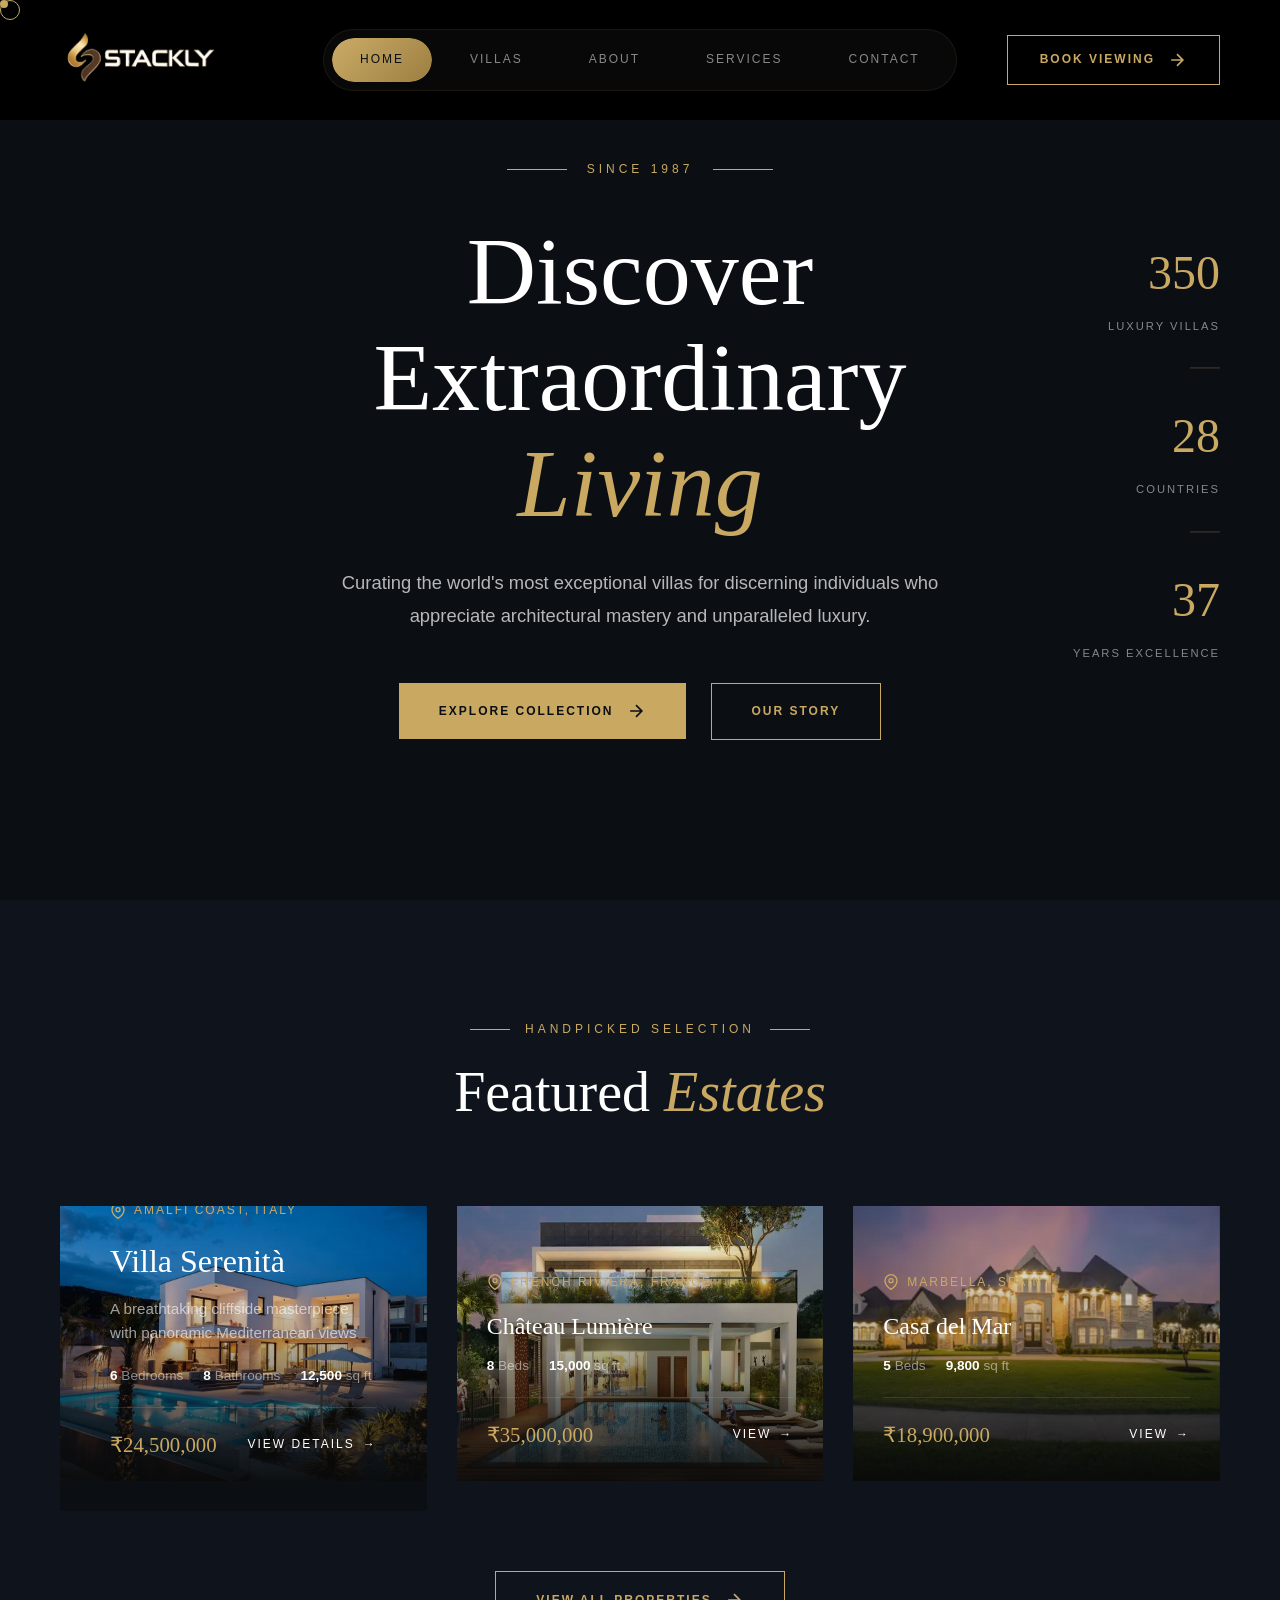
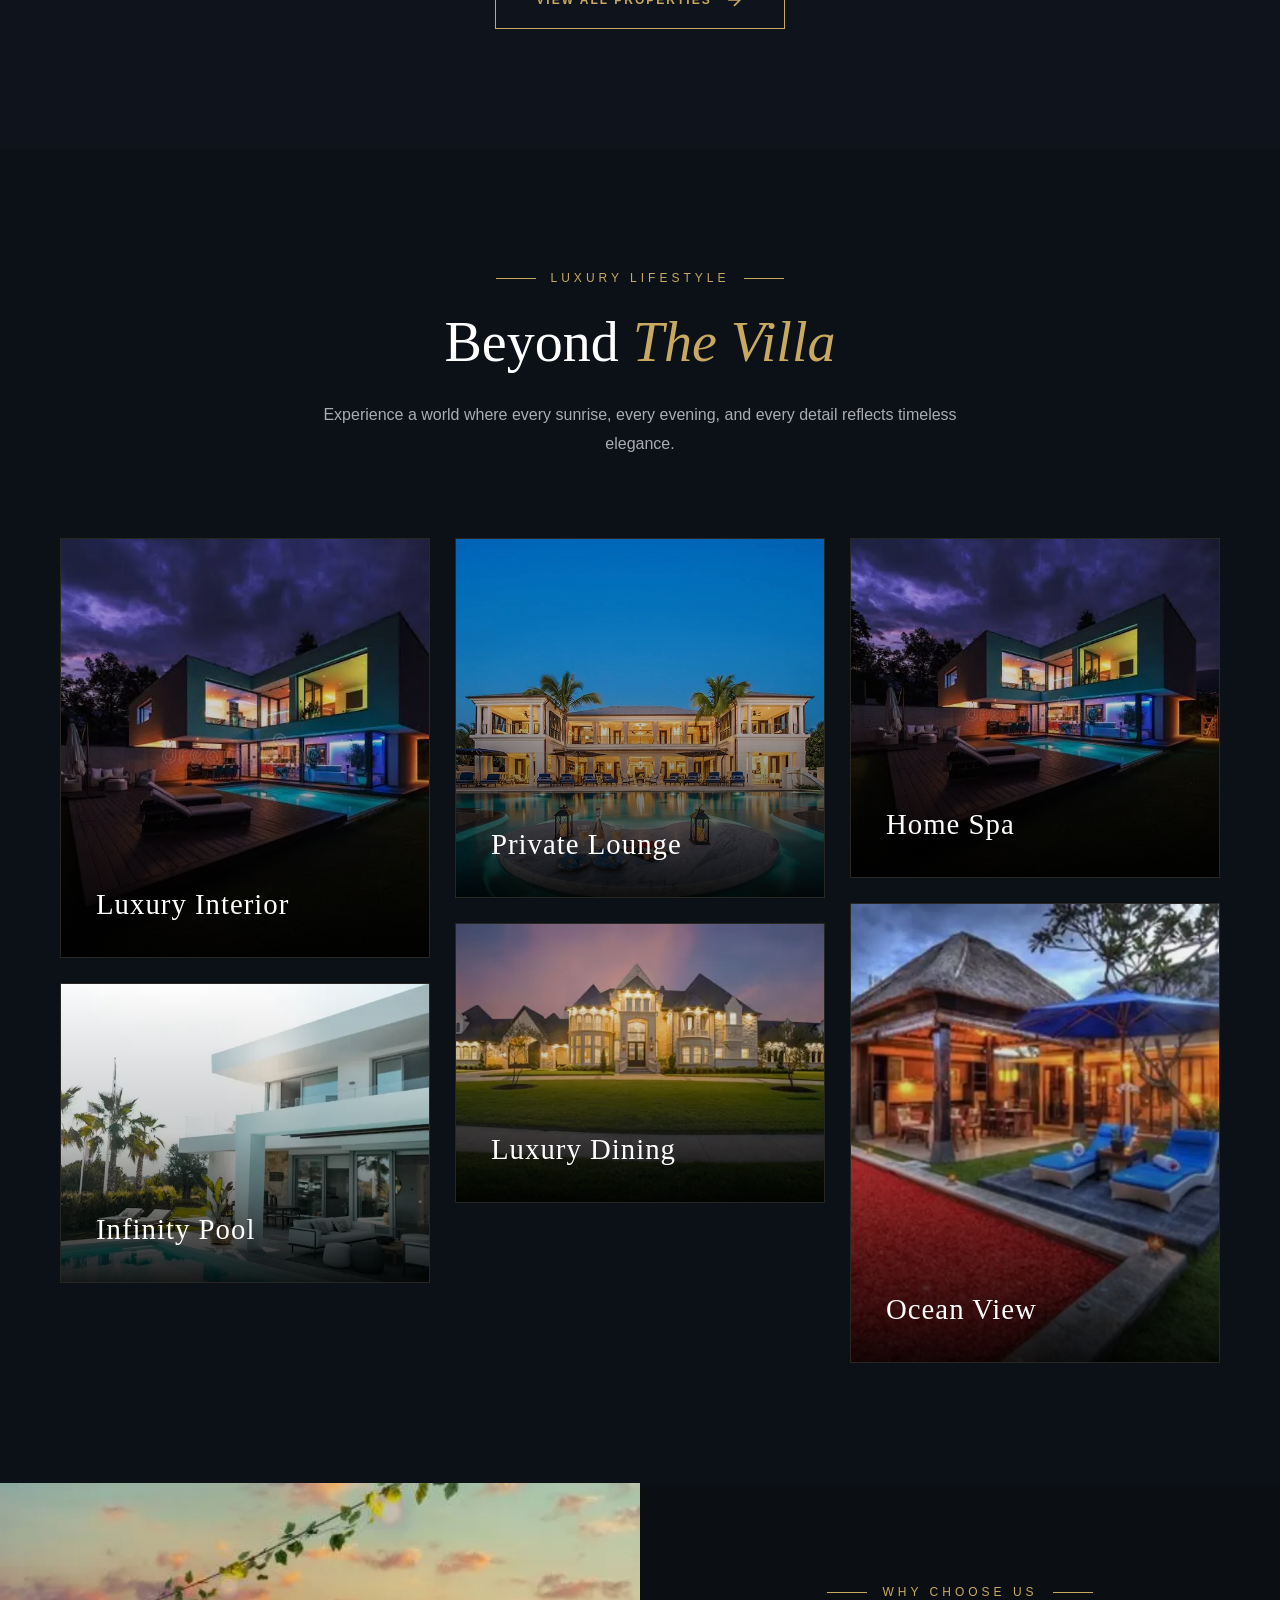
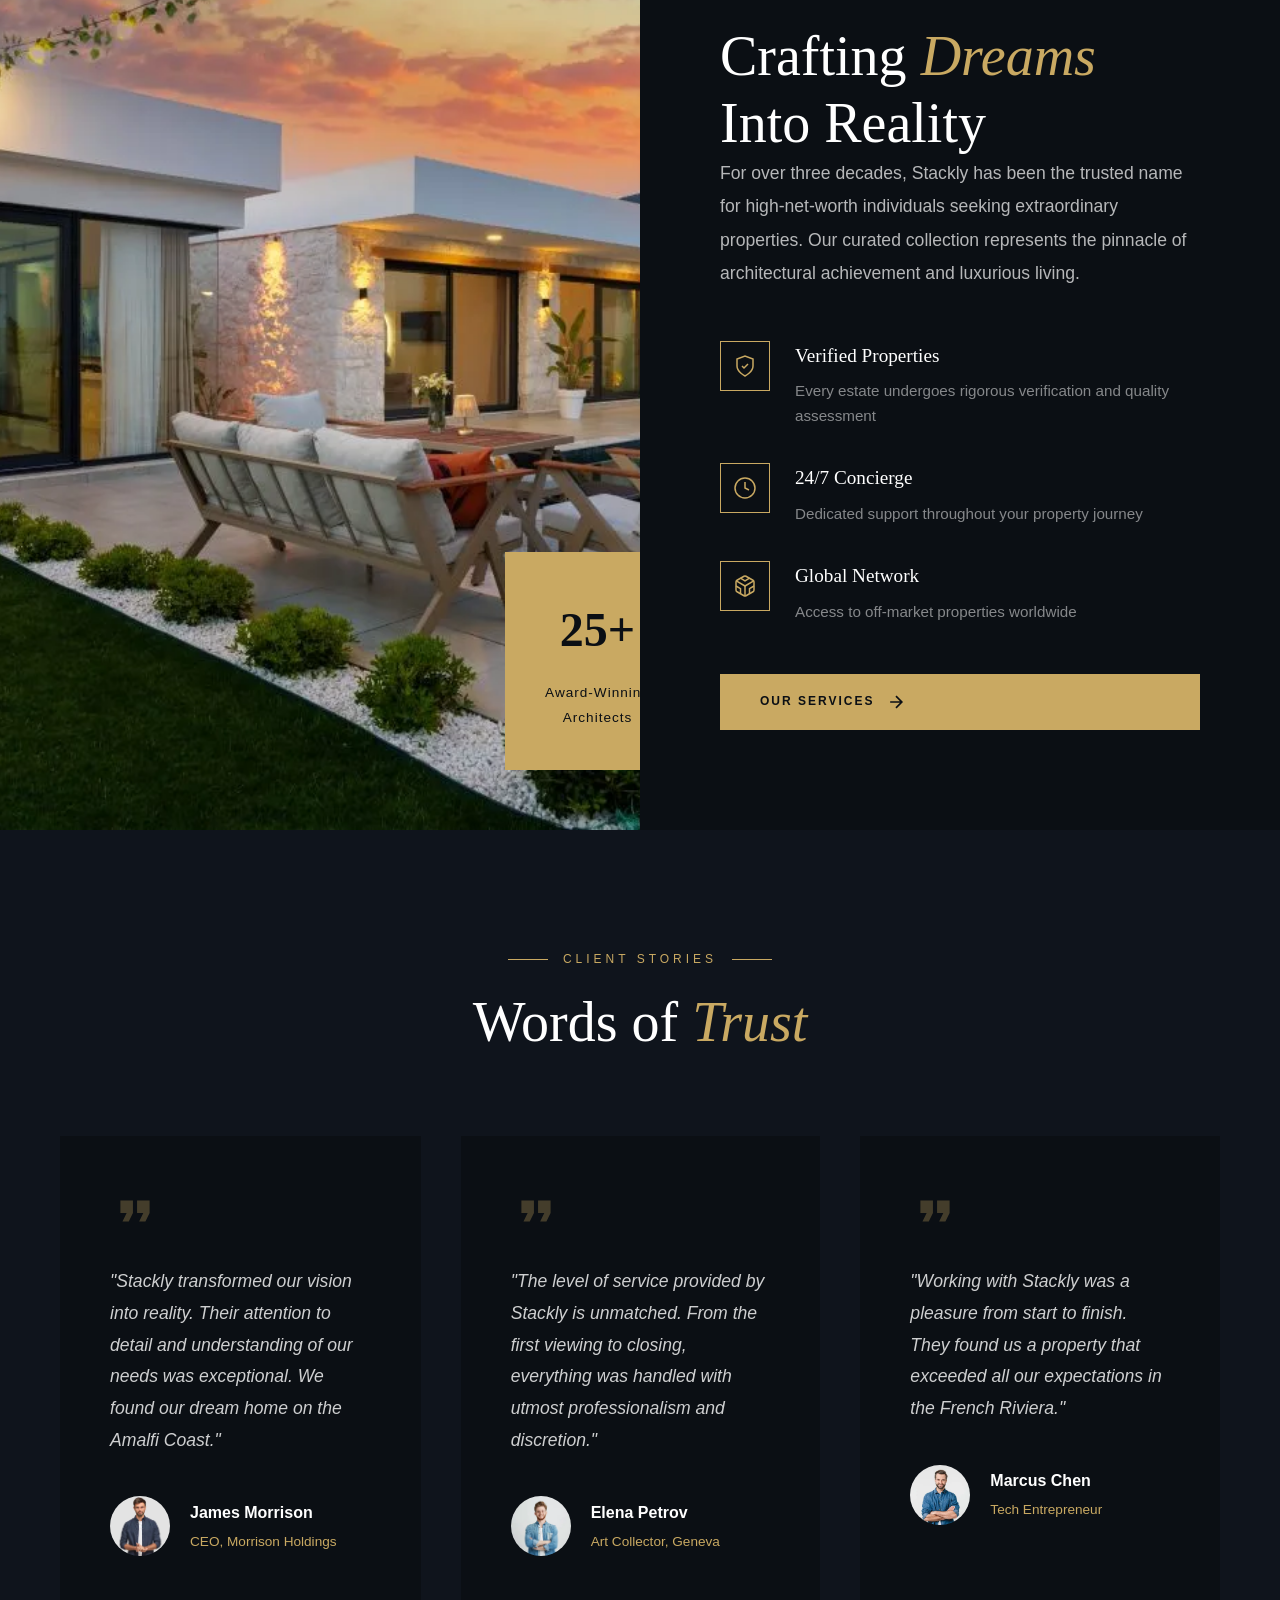
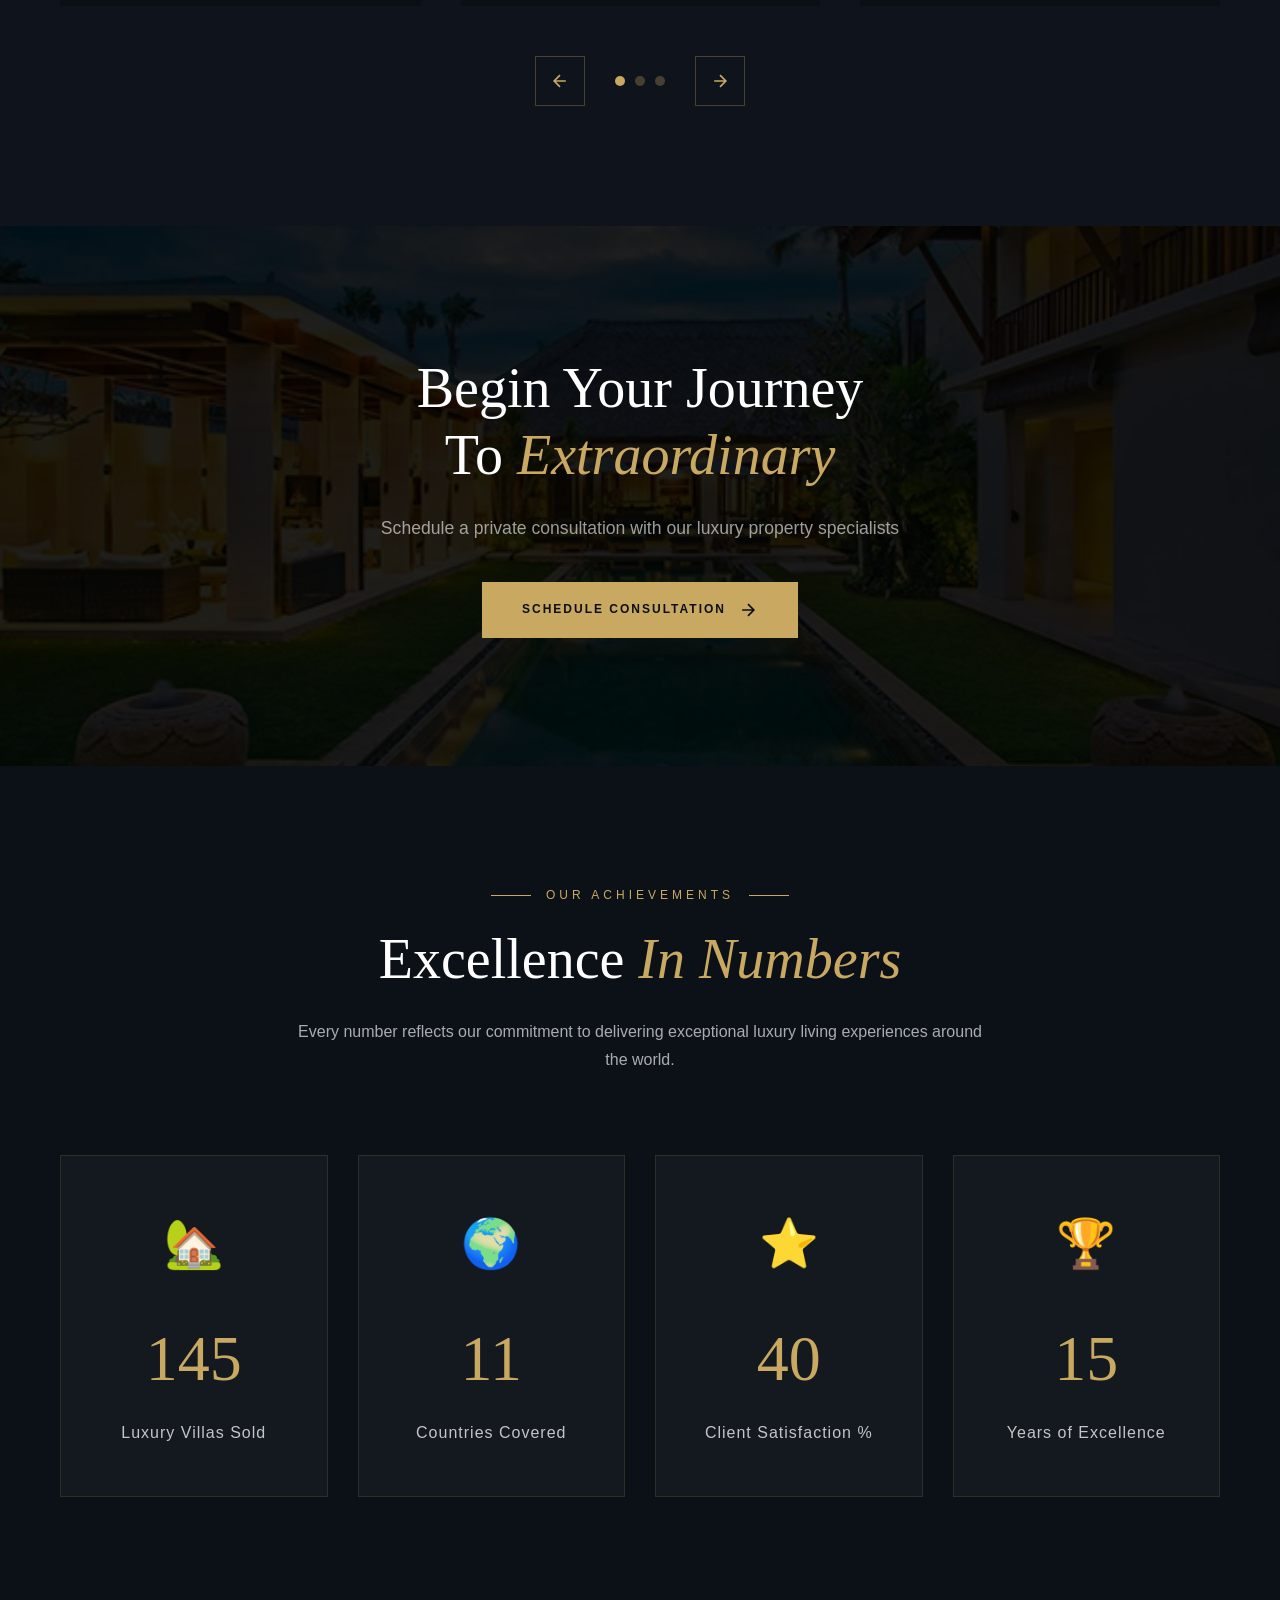
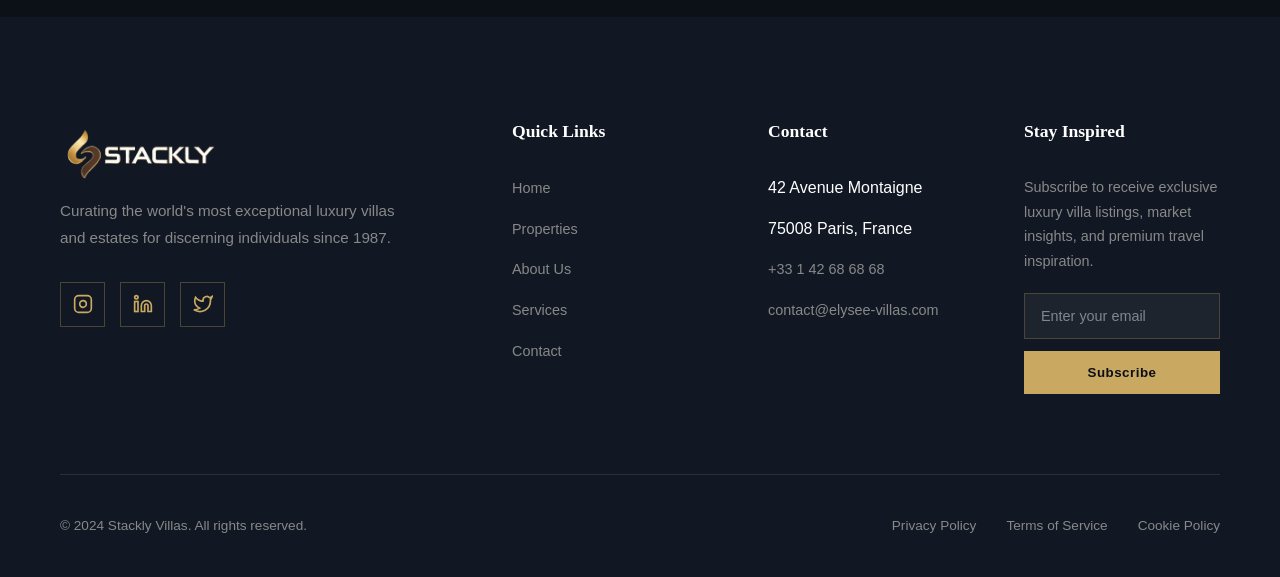
==== commit 2c8320e6: "scroll-icon" ====
--- a/index.html
+++ b/index.html
@@ -169,12 +169,12 @@
         </div>
 
         <!-- Scroll Indicator -->
-        <div class="scroll-indicator">
+        <!-- <div class="scroll-indicator">
             <span class="scroll-text">Scroll</span>
             <div class="scroll-line">
                 <span class="scroll-dot"></span>
             </div>
-        </div>
+        </div> -->
     </section>
 
     <!-- Featured Villas Section -->
--- a/css/common.css
+++ b/css/common.css
@@ -75,7 +75,7 @@
     z-index: 1000;
     padding: 20px 60px;
     transition: var(--transition-smooth);
-    background-color: #0a0a0a;
+    background-color: #000000;
 }
 
 .navbar.scrolled {
@@ -316,6 +316,25 @@
     transform: rotate(-45deg) translate(6px, -6px);
 }
 
+.mobile-toggle .toggle-line{
+    width: 28px;
+    height: 2px;
+    background: var(--gold);
+    display: block;
+    transition: 0.4s ease;
+    transform-origin: center;
+}
+
+.accordion-toggle .toggle-line{
+    position: absolute;
+    background: var(--gold);
+}
+
+/* isolate navbar toggle ONLY */
+.mobile-toggle .toggle-line{
+    position: relative;
+}
+
 /* Mobile Navigation */
 @media (max-width: 1024px) {
     .navbar {
--- a/css/home.css
+++ b/css/home.css
@@ -1,3 +1,11 @@
+:root {
+  --black: #0b0f14;
+  --charcoal: #111823;
+  --section-dark: #0f141c;
+  --section-alt: #0c1118;
+  --gold: #c9a962;
+}
+
 /* ============================================
    HOME PAGE - CINEMATIC HERO DESIGN
    ============================================ */
@@ -377,23 +385,27 @@
     grid-row: span 2;
 }
 
+
+
 .card-image {
     position: relative;
-    height: 300px;
+    width: 100%;
+    aspect-ratio: 4 / 3;   /* 🔥 keeps all images same shape */
     overflow: hidden;
 }
 
-.featured-large .card-image {
-    height: 100%;
-    min-height: 500px;
-}
 
 .card-image img {
     width: 100%;
     height: 100%;
     object-fit: cover;
-    transition: transform 0.8s ease;
-}
+    display: block;
+
+    transform: scale(1);
+    transition: transform 0.8s cubic-bezier(0.22, 1, 0.36, 1); /* smooth luxury easing */
+    will-change: transform; /* GPU optimization */
+}
+
 
 .featured-card:hover .card-image img {
     transform: scale(1.1);
@@ -529,32 +541,94 @@
 }
 
 .lifestyle-grid{
-
     max-width:1400px;
     margin:70px auto 0;
 
-    display:grid;
-    grid-template-columns:repeat(3,1fr);
-    grid-auto-rows:320px;
-    gap:25px;
-
+    column-count: 3;
+    column-gap: 25px;
 }
 
 .lifestyle-card{
-
+    break-inside: avoid;
+    margin-bottom: 25px;
+
+    position:relative;
+    overflow:hidden;
+    cursor:pointer;
+
+    border:1px solid rgba(201,169,98,.15);
+    transition:.6s ease;
+
+    height: 320px; /* base height */
+}
+
+/* different natural heights */
+.lifestyle-card:nth-child(1){ height: 420px; }
+.lifestyle-card:nth-child(2){ height: 300px; }
+.lifestyle-card:nth-child(3){ height: 360px; }
+.lifestyle-card:nth-child(4){ height: 280px; }
+.lifestyle-card:nth-child(5){ height: 340px; }
+.lifestyle-card:nth-child(6){ height: 460px; }
+
+/* ====== */
+/* base card */
+.lifestyle-card{
     position:relative;
     overflow:hidden;
     cursor:pointer;
     border:1px solid rgba(201,169,98,.15);
     transition:.6s ease;
-
-}
-
-.lifestyle-card.large{
-
-    grid-column:span 2;
-
-}
+}
+
+/* IMAGE */
+.lifestyle-card img{
+    width:100%;
+    height:100%;
+    object-fit:cover;
+    transition:1s ease;
+}
+
+/* =========================
+   NEW ASYMMETRIC LAYOUT
+========================= */
+
+/* Big hero left */
+.lifestyle-card:nth-child(1){
+    grid-column:span 6;
+    grid-row:span 3;
+}
+
+/* medium top right */
+.lifestyle-card:nth-child(2){
+    grid-column:span 3;
+    grid-row:span 2;
+}
+
+/* medium middle right */
+.lifestyle-card:nth-child(3){
+    grid-column:span 3;
+    grid-row:span 2;
+}
+
+/* wide center feature */
+.lifestyle-card:nth-child(4){
+    grid-column:span 4;
+    grid-row:span 2;
+}
+
+/* small accent */
+.lifestyle-card:nth-child(5){
+    grid-column:span 4;
+    grid-row:span 2;
+}
+
+/* big hero bottom */
+.lifestyle-card:nth-child(6){
+    grid-column:span 12;
+    grid-row:span 3;
+}
+/* ====== */
+
 
 .lifestyle-card img{
 
@@ -659,22 +733,50 @@
 
 }
 
+/* -------- */
+@media(max-width:992px){
+.lifestyle-grid{
+    column-count: 2;
+}
+}
+
+@media(max-width:768px){
+.lifestyle-grid{
+    column-count: 1;
+}
+}
+
+
 /* Tablet */
 
 @media(max-width:992px){
 
 .lifestyle-grid{
-
-grid-template-columns:repeat(2,1fr);
-
-}
-
-.lifestyle-card.large{
-
-grid-column:span 2;
-
-}
-
+    grid-template-columns:repeat(6, 1fr);
+    grid-auto-rows:140px;
+}
+
+.lifestyle-card:nth-child(1){
+    grid-column:span 6;
+    grid-row:span 2;
+}
+
+.lifestyle-card:nth-child(2),
+.lifestyle-card:nth-child(3){
+    grid-column:span 3;
+    grid-row:span 2;
+}
+
+.lifestyle-card:nth-child(4),
+.lifestyle-card:nth-child(5){
+    grid-column:span 3;
+    grid-row:span 2;
+}
+
+.lifestyle-card:nth-child(6){
+    grid-column:span 6;
+    grid-row:span 2;
+}
 }
 
 /* Mobile */
@@ -682,34 +784,16 @@
 @media(max-width:768px){
 
 .lifestyle-grid{
-
-grid-template-columns:1fr;
-
-grid-auto-rows:260px;
-
-}
-
-.lifestyle-card.large{
-
-grid-column:span 1;
-
-}
-
-.lifestyle-overlay{
-
-left:20px;
-bottom:20px;
-
-}
-
-.lifestyle-overlay span{
-
-font-size:1.3rem;
-
-}
-
-}
-
+    grid-template-columns:1fr;
+    grid-auto-rows:260px;
+    gap:18px;
+}
+
+.lifestyle-card{
+    grid-column:span 1 !important;
+    grid-row:span 1 !important;
+}
+}
 
 /*========================== Experience Section ================================*/
 .experience-section {
@@ -1162,10 +1246,6 @@
 
 
 
-
-
-
-
 /* Responsive Styles */
 @media (max-width: 1200px) {
     .hero-title {
@@ -1248,3 +1328,33 @@
         font-size: 2.5rem;
     }
 }
+
+
+/* ==================== */
+.hero {
+  background: var(--black);
+}
+
+.featured-section {
+  background: var(--section-dark);
+}
+
+.lifestyle-section {
+  background: var(--section-alt);
+}
+
+.experience-section {
+  background: var(--black);
+}
+
+.testimonials-section {
+  background: var(--section-dark);
+}
+
+.cta-overlay {
+  background: rgba(0, 0, 0, 0.88);
+}
+
+.luxury-stats {
+  background: var(--section-alt);
+}
--- a/auth/auth.css
+++ b/auth/auth.css
@@ -109,7 +109,10 @@
 .row{
   display: flex;
   justify-content: space-between;
+  align-items: center;
+  gap: 10px;
   font-size: 12px;
+  flex-wrap: nowrap; /* IMPORTANT: prevents breaking into new line */
 }
 
 .divider{
@@ -121,7 +124,6 @@
 .remember-label{
   display: flex;
   align-items: center;
-  
-  font-size: 14px;
-  cursor: pointer;
+  gap: 6px;
+  white-space: nowrap;
 }
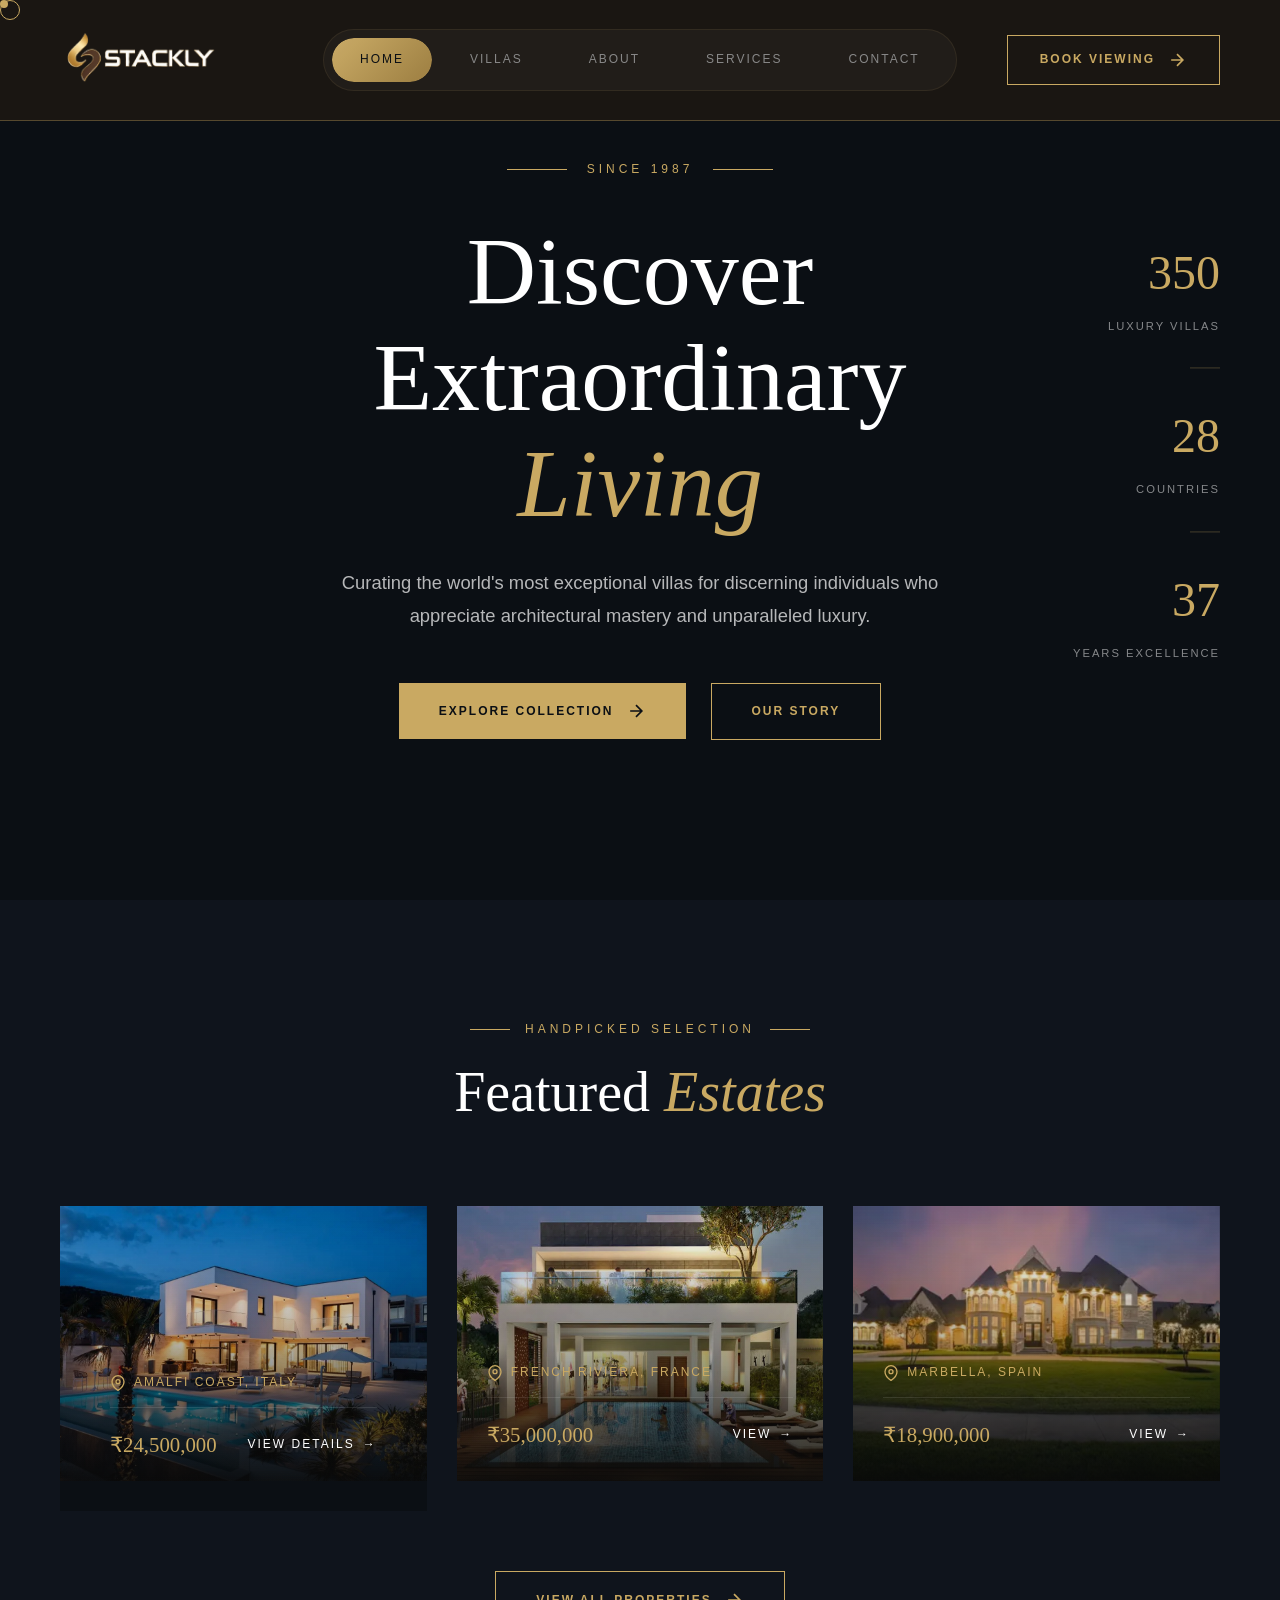
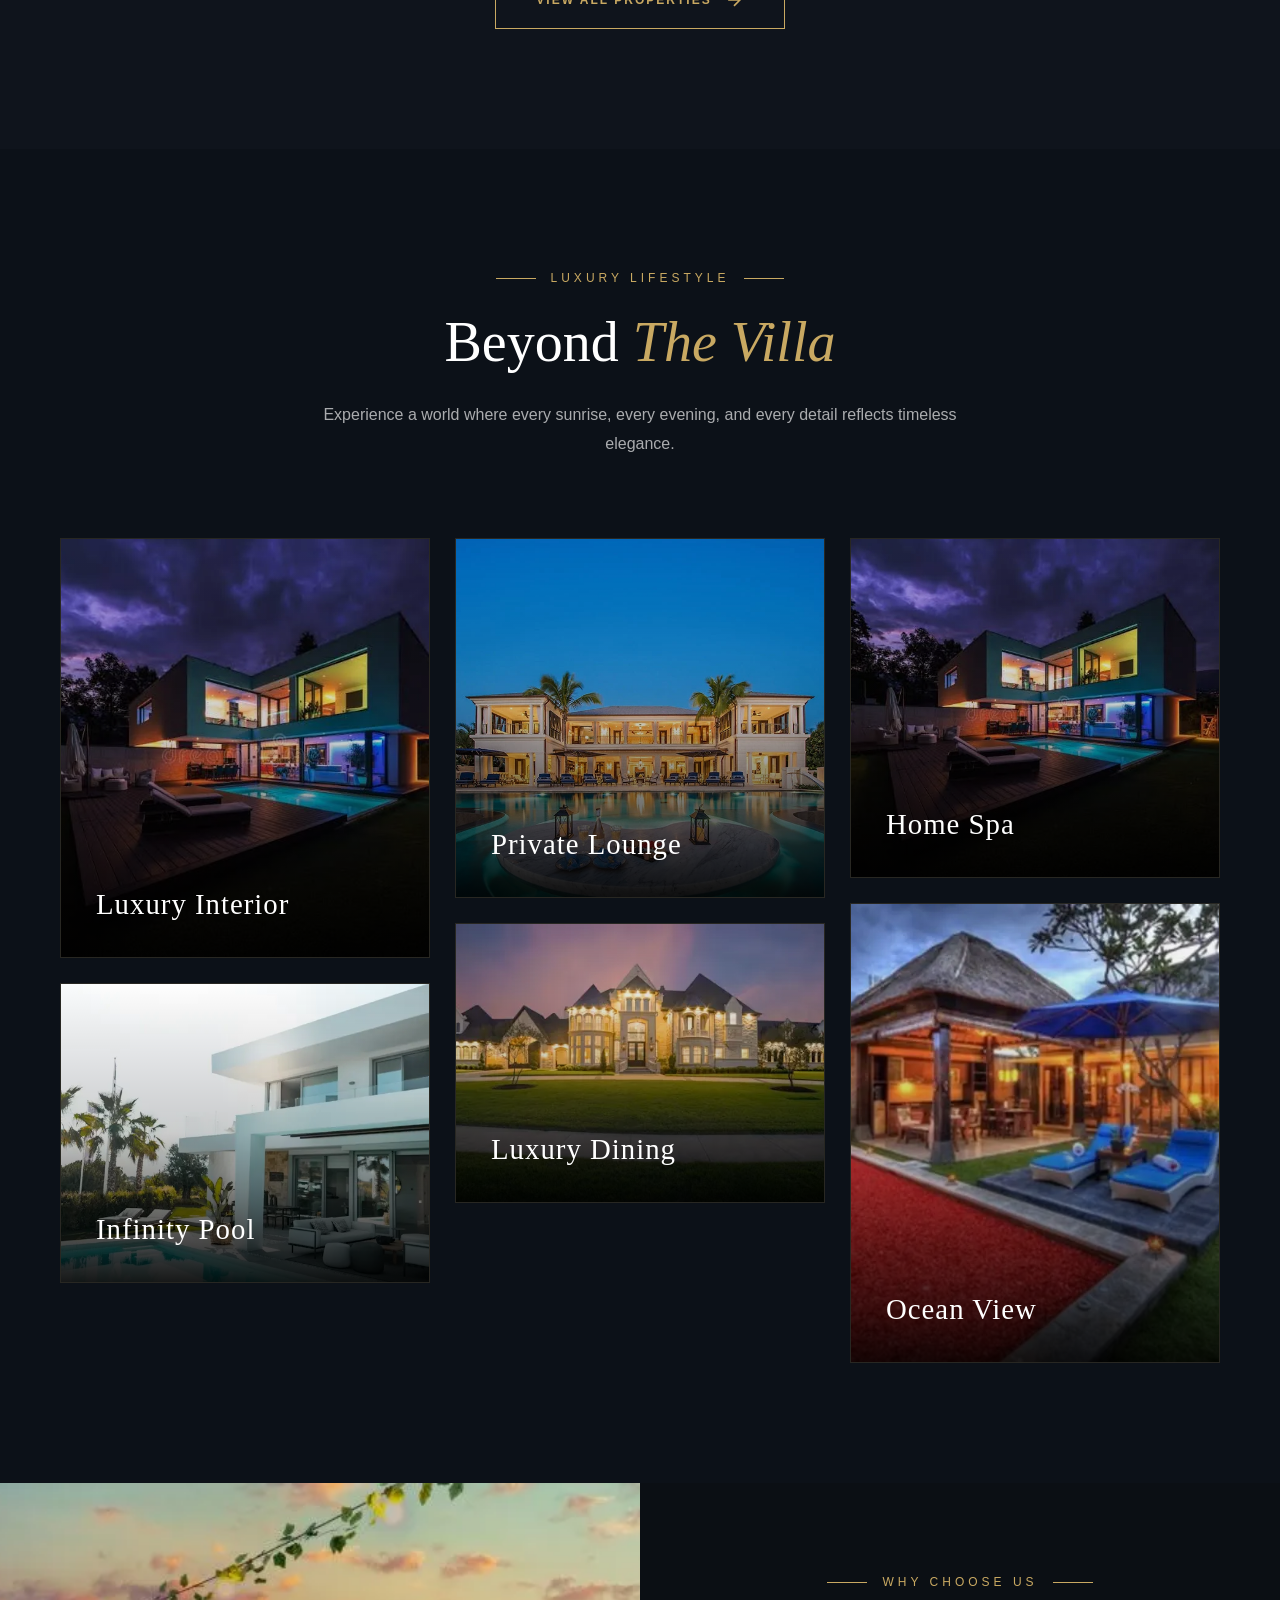
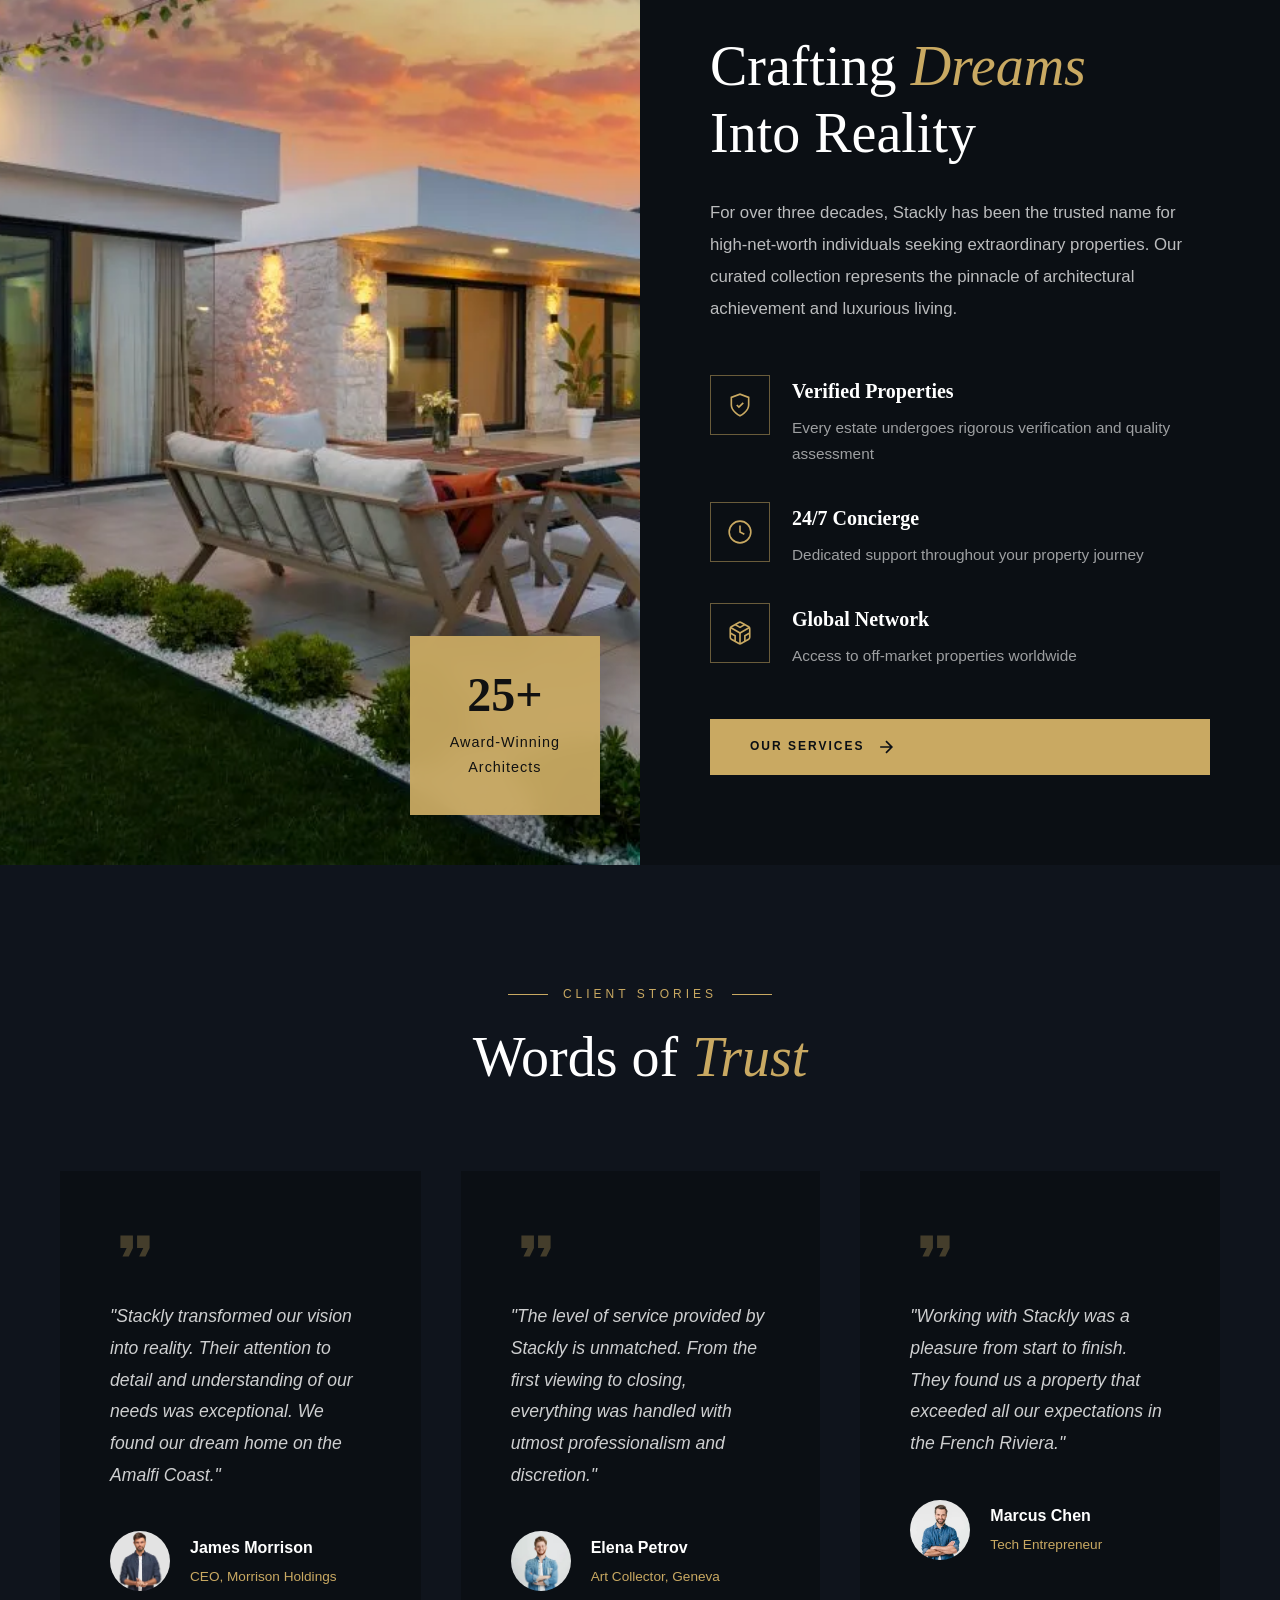
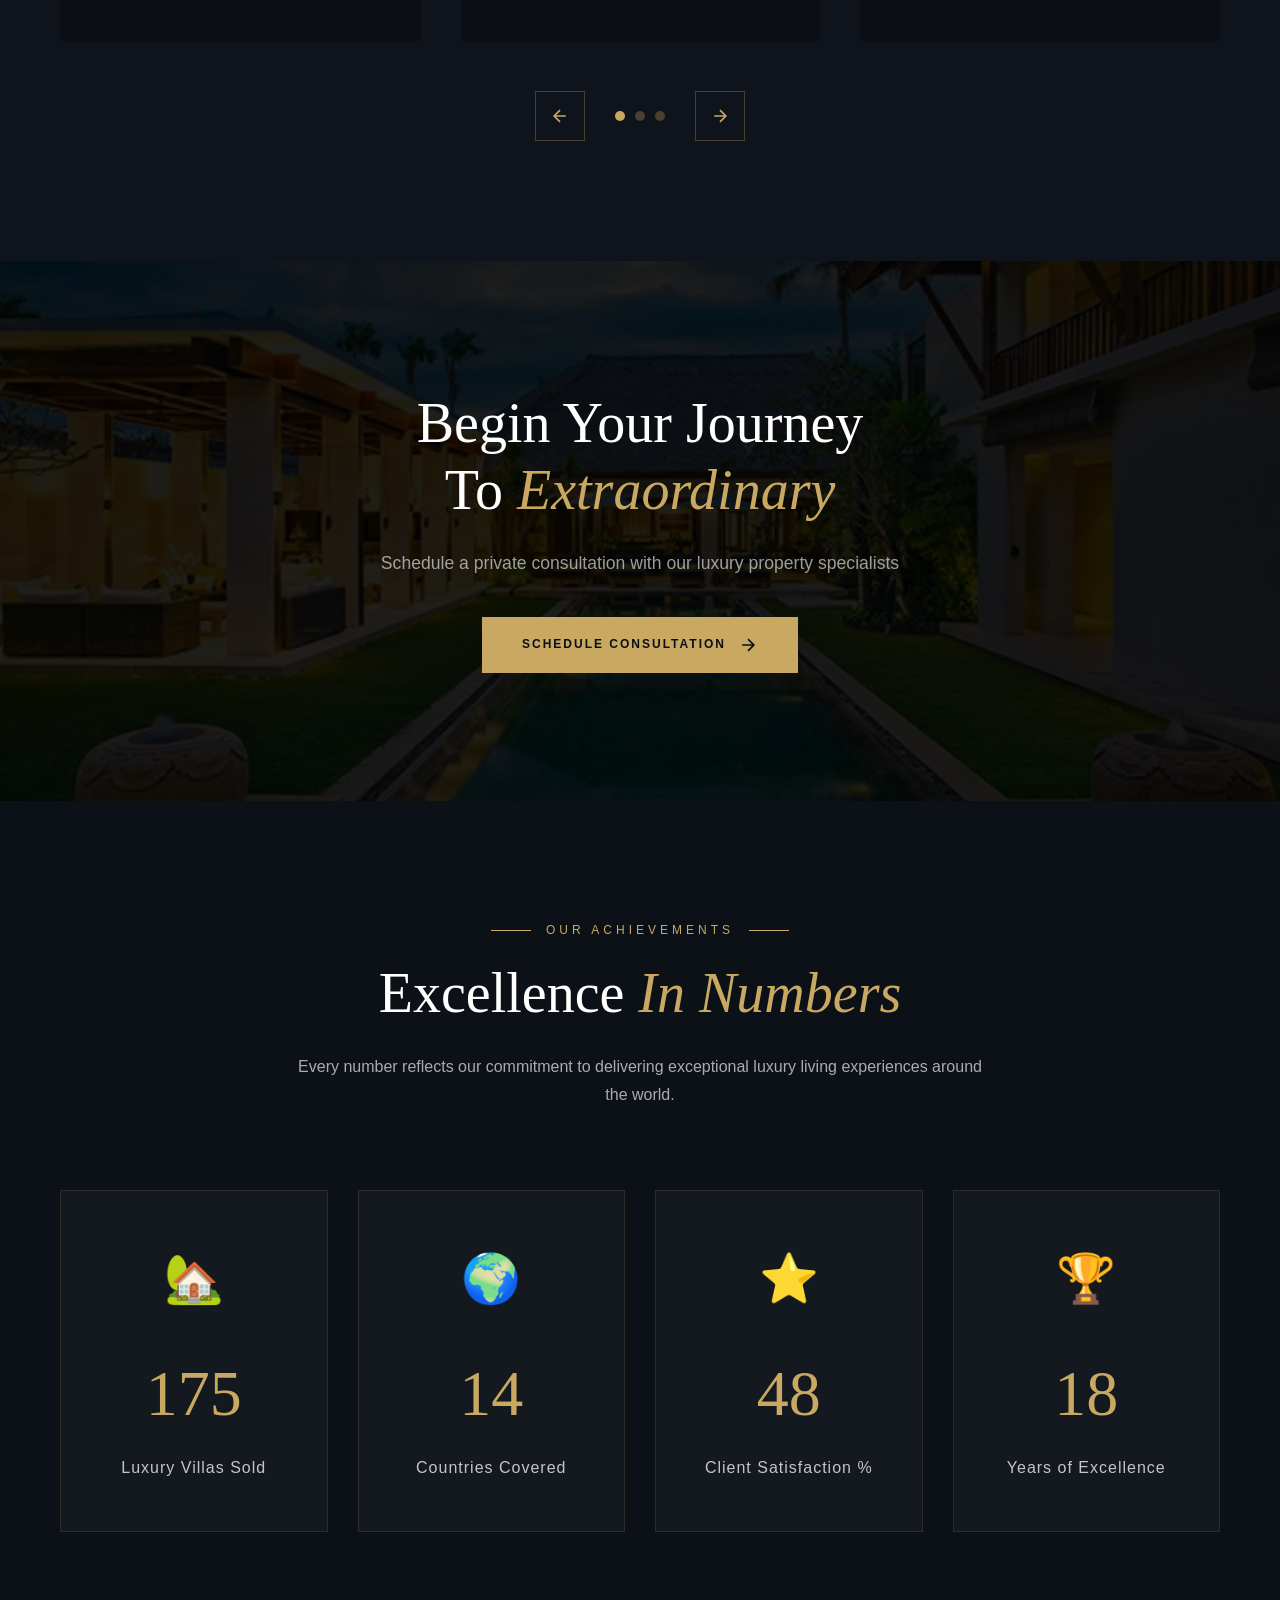
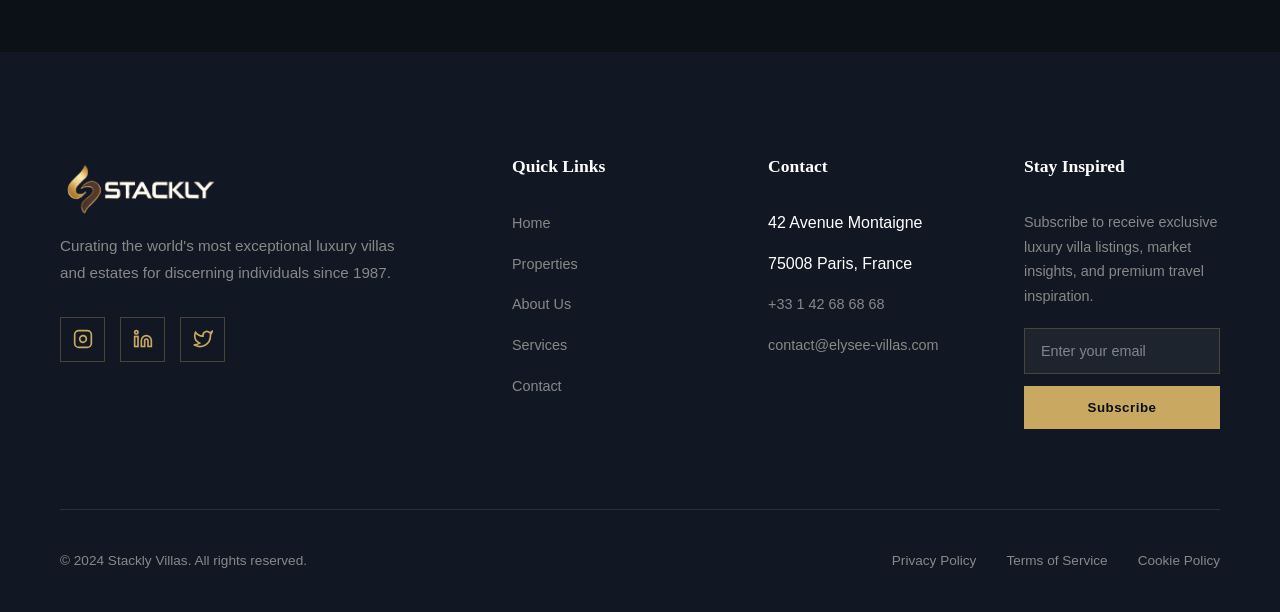
==== commit 3e8e5113: "toggle menu" ====
--- a/index.html
+++ b/index.html
@@ -198,13 +198,13 @@
                         </svg>
                         Amalfi Coast, Italy
                     </span>
-                    <h3 class="card-title">Villa Serenità</h3>
+                    <!-- <h3 class="card-title">Villa Serenità</h3>
                     <p class="card-description">A breathtaking cliffside masterpiece with panoramic Mediterranean views</p>
                     <div class="card-details">
                         <span class="detail"><strong>6</strong> Bedrooms</span>
                         <span class="detail"><strong>8</strong> Bathrooms</span>
                         <span class="detail"><strong>12,500</strong> sq ft</span>
-                    </div>
+                    </div> -->
                     <div class="card-footer">
                         <span class="card-price">₹24,500,000</span>
                         <a href="error.html" class="card-link">View Details</a>
@@ -225,11 +225,11 @@
                         </svg>
                         French Riviera, France
                     </span>
-                    <h3 class="card-title">Château Lumière</h3>
+                    <!-- <h3 class="card-title">Château Lumière</h3>
                     <div class="card-details">
                         <span class="detail"><strong>8</strong> Beds</span>
                         <span class="detail"><strong>15,000</strong> sq ft</span>
-                    </div>
+                    </div> -->
                     <div class="card-footer">
                         <span class="card-price">₹35,000,000</span>
                         <a href="error.html" class="card-link">View</a>
@@ -250,11 +250,11 @@
                         </svg>
                         Marbella, Spain
                     </span>
-                    <h3 class="card-title">Casa del Mar</h3>
+                    <!-- <h3 class="card-title">Casa del Mar</h3>
                     <div class="card-details">
                         <span class="detail"><strong>5</strong> Beds</span>
                         <span class="detail"><strong>9,800</strong> sq ft</span>
-                    </div>
+                    </div> -->
                     <div class="card-footer">
                         <span class="card-price">₹18,900,000</span>
                         <a href="villas.html" class="card-link">View</a>
--- a/css/common.css
+++ b/css/common.css
@@ -78,8 +78,13 @@
     background-color: #000000;
 }
 
+.navbar {
+    background: #1a1612;
+    border-bottom: 1px solid rgba(201, 169, 98, 0.35);
+}
+
 .navbar.scrolled {
-    background: rgba(10, 10, 10, 0.95);
+    background: #1a1612;
     backdrop-filter: blur(20px);
     padding: 15px 60px;
     box-shadow: 0 10px 40px rgba(0, 0, 0, 0.3);
@@ -375,6 +380,53 @@
     }
 }
 
+@media (max-width: 1024px) {
+
+    .nav-orbital {
+        position: fixed;
+        top: 0;
+        right: -60%;          /* hidden state */
+        width: 60%;           /* 👈 half screen */
+        height: 100vh;
+
+        background: #1a1612;
+        border-left: 1px solid rgba(201, 169, 98, 0.25);
+
+        flex-direction: column;
+        justify-content: center;
+        align-items: center;
+
+        gap: 30px;
+
+        transition: 0.5s ease;
+        z-index: 999;
+    }
+
+    .nav-orbital.active {
+        right: 0;             /* slide in */
+    }
+
+    .nav-links {
+        flex-direction: column;
+        background: transparent;
+        border: none;
+        gap: 25px;
+    }
+
+    .nav-link {
+        font-size: 1.1rem;
+        padding: 12px 20px;
+    }
+
+    .nav-cta {
+        margin-top: 20px;
+    }
+}
+
+/* .nav-orbital {
+    backdrop-filter: blur(12px);
+} */
+
 /* ============================================
    COMMON COMPONENTS
    ============================================ */
--- a/css/home.css
+++ b/css/home.css
@@ -796,107 +796,279 @@
 }
 
 /*========================== Experience Section ================================*/
-.experience-section {
-    display: grid;
-    grid-template-columns: 1fr 1fr;
-    min-height: 100vh;
-}
-
-.experience-visual {
-    position: relative;
-    overflow: hidden;
-}
-
-.experience-image-wrapper {
-    height: 100%;
-    position: relative;
-}
-
-.experience-image {
-    width: 100%;
-    height: 100%;
-    object-fit: cover;
-}
-
-.experience-floating-card {
-    position: absolute;
-    bottom: 60px;
-    right: -50px;
-    background: var(--gold);
-    color: var(--black);
-    padding: 40px;
-    text-align: center;
-}
-
-.floating-number {
-    display: block;
-    font-family: var(--font-display);
-    font-size: 3rem;
-    font-weight: 600;
-    margin-bottom: 10px;
-}
-
-.floating-text {
-    font-size: 0.85rem;
-    letter-spacing: 1px;
-    line-height: 1.5;
-}
-
-.experience-content {
-    display: flex;
-    flex-direction: column;
-    justify-content: center;
-    padding: 100px 80px;
-    background: var(--black);
-}
-
-.experience-text {
-    font-size: 1.1rem;
-    color: rgba(255, 255, 255, 0.7);
-    line-height: 1.9;
-    margin-bottom: 50px;
-}
-
-.experience-features {
-    display: flex;
-    flex-direction: column;
-    gap: 35px;
-    margin-bottom: 50px;
-}
-
-.feature-item {
-    display: flex;
-    gap: 25px;
-    align-items: flex-start;
-}
-
-.feature-icon {
-    width: 50px;
-    height: 50px;
-    flex-shrink: 0;
-    display: flex;
-    align-items: center;
-    justify-content: center;
-    border: 1px solid var(--gold);
-    color: var(--gold);
-}
-
-.feature-icon svg {
-    width: 24px;
-    height: 24px;
-}
-
-.feature-content h4 {
-    font-family: var(--font-display);
-    font-size: 1.2rem;
-    font-weight: 500;
-    margin-bottom: 8px;
-}
-
-.feature-content p {
-    font-size: 0.95rem;
-    color: rgba(255, 255, 255, 0.5);
-    line-height: 1.6;
+/* =====================================
+   EXPERIENCE SECTION
+===================================== */
+
+.experience-section{
+    display:grid;
+    grid-template-columns:1fr 1fr;
+    align-items:center;
+    min-height:100vh;
+    background:var(--black);
+}
+
+/* LEFT SIDE */
+
+.experience-visual{
+    position:relative;
+    height:100%;
+    min-height:750px;
+    overflow:hidden;
+}
+
+.experience-image-wrapper{
+    width:100%;
+    height:100%;
+}
+
+.experience-image{
+    width:100%;
+    height:100%;
+    object-fit:cover;
+    display:block;
+    transition:transform .8s ease;
+}
+
+.experience-visual:hover .experience-image{
+    transform:scale(1.05);
+}
+
+/* Floating Card */
+
+.experience-floating-card{
+
+    position:absolute;
+    bottom:50px;
+    right:40px;
+
+    background:rgba(201,169,98,.95);
+    color:#111;
+
+    padding:35px 40px;
+
+    text-align:center;
+
+    backdrop-filter:blur(10px);
+
+    box-shadow:0 25px 60px rgba(0,0,0,.35);
+
+    z-index:2;
+}
+
+.floating-number{
+    display:block;
+    font-size:3rem;
+    font-family:var(--font-display);
+    font-weight:600;
+    line-height:1;
+    margin-bottom:10px;
+}
+
+.floating-text{
+    font-size:.9rem;
+    letter-spacing:1px;
+    line-height:1.6;
+}
+
+/* RIGHT SIDE */
+
+.experience-content{
+
+    max-width:650px;
+
+    width:100%;
+
+    margin:auto;
+
+    padding:90px 70px;
+
+    display:flex;
+    flex-direction:column;
+    justify-content:center;
+}
+
+.experience-content .section-title{
+    margin:20px 0 30px;
+}
+
+.experience-text{
+
+    font-size:1.05rem;
+
+    line-height:1.9;
+
+    color:rgba(255,255,255,.72);
+
+    margin-bottom:50px;
+}
+
+/* FEATURES */
+
+.experience-features{
+
+    display:flex;
+
+    flex-direction:column;
+
+    gap:35px;
+
+    margin-bottom:50px;
+
+}
+
+.feature-item{
+
+    display:flex;
+
+    align-items:flex-start;
+
+    gap:22px;
+
+}
+
+.feature-icon{
+
+    width:60px;
+
+    height:60px;
+
+    flex-shrink:0;
+
+    display:flex;
+
+    align-items:center;
+
+    justify-content:center;
+
+    border:1px solid rgba(201,169,98,.5);
+
+    color:var(--gold);
+
+    transition:.35s ease;
+
+}
+
+.feature-item:hover .feature-icon{
+
+    background:var(--gold);
+
+    color:#111;
+
+    transform:translateY(-3px);
+
+}
+
+.feature-icon svg{
+
+    width:26px;
+
+    height:26px;
+
+}
+
+.feature-content h4{
+
+    font-family:var(--font-display);
+
+    font-size:1.25rem;
+
+    margin-bottom:8px;
+
+}
+
+.feature-content p{
+
+    color:rgba(255,255,255,.6);
+
+    line-height:1.7;
+
+    font-size:.96rem;
+
+}
+
+/* ==========================
+   TABLET
+========================== */
+
+@media(max-width:992px){
+
+.experience-section{
+
+    grid-template-columns:1fr;
+
+}
+
+.experience-visual{
+
+    min-height:500px;
+
+}
+
+.experience-content{
+
+    padding:70px 40px;
+
+    max-width:100%;
+
+}
+
+.experience-floating-card{
+
+    right:30px;
+
+    bottom:30px;
+
+    padding:25px 30px;
+
+}
+
+}
+
+/* ==========================
+   MOBILE
+========================== */
+
+@media(max-width:768px){
+
+.experience-visual{
+
+    min-height:350px;
+
+}
+
+.experience-content{
+
+    padding:50px 25px;
+
+}
+
+.feature-item{
+
+    gap:16px;
+
+}
+
+.feature-icon{
+
+    width:52px;
+
+    height:52px;
+
+}
+
+.feature-content h4{
+
+    font-size:1.1rem;
+
+}
+
+.floating-number{
+
+    font-size:2.2rem;
+
+}
+
 }
 
 /* Testimonials Section */
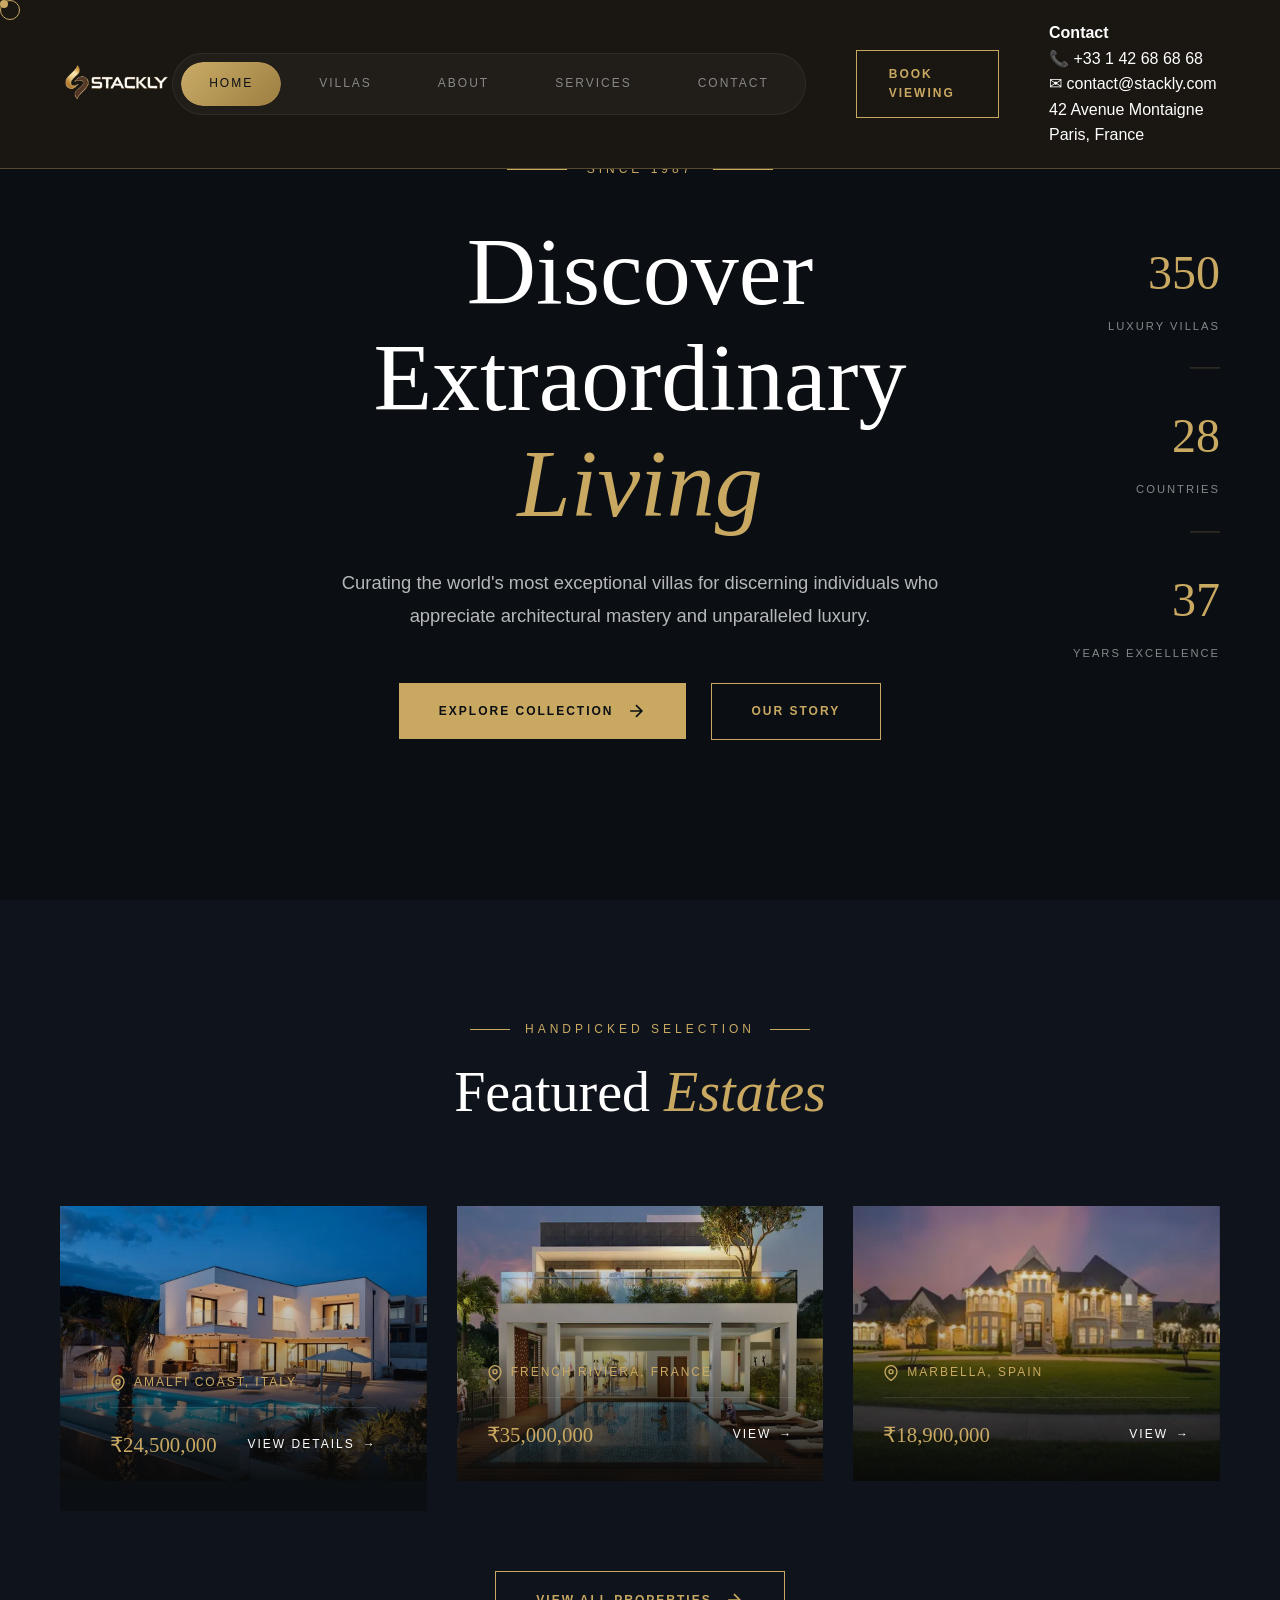
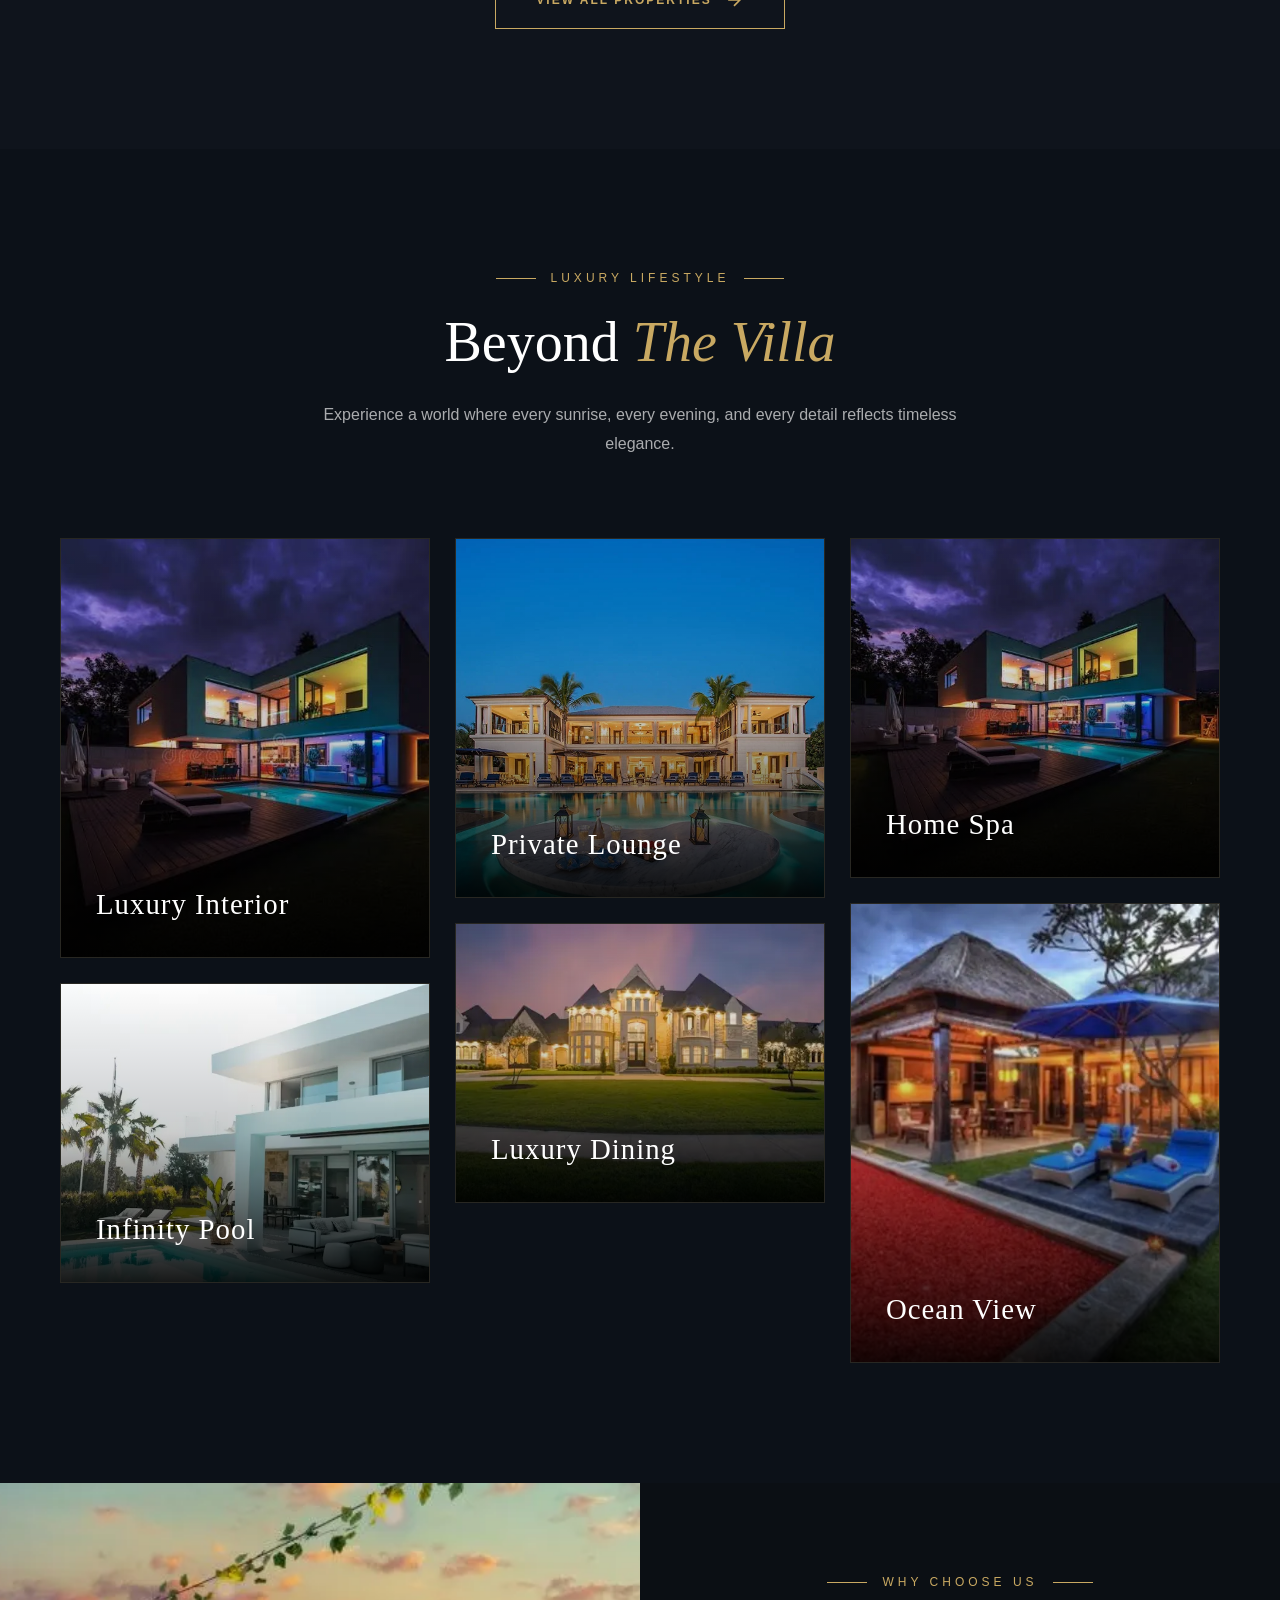
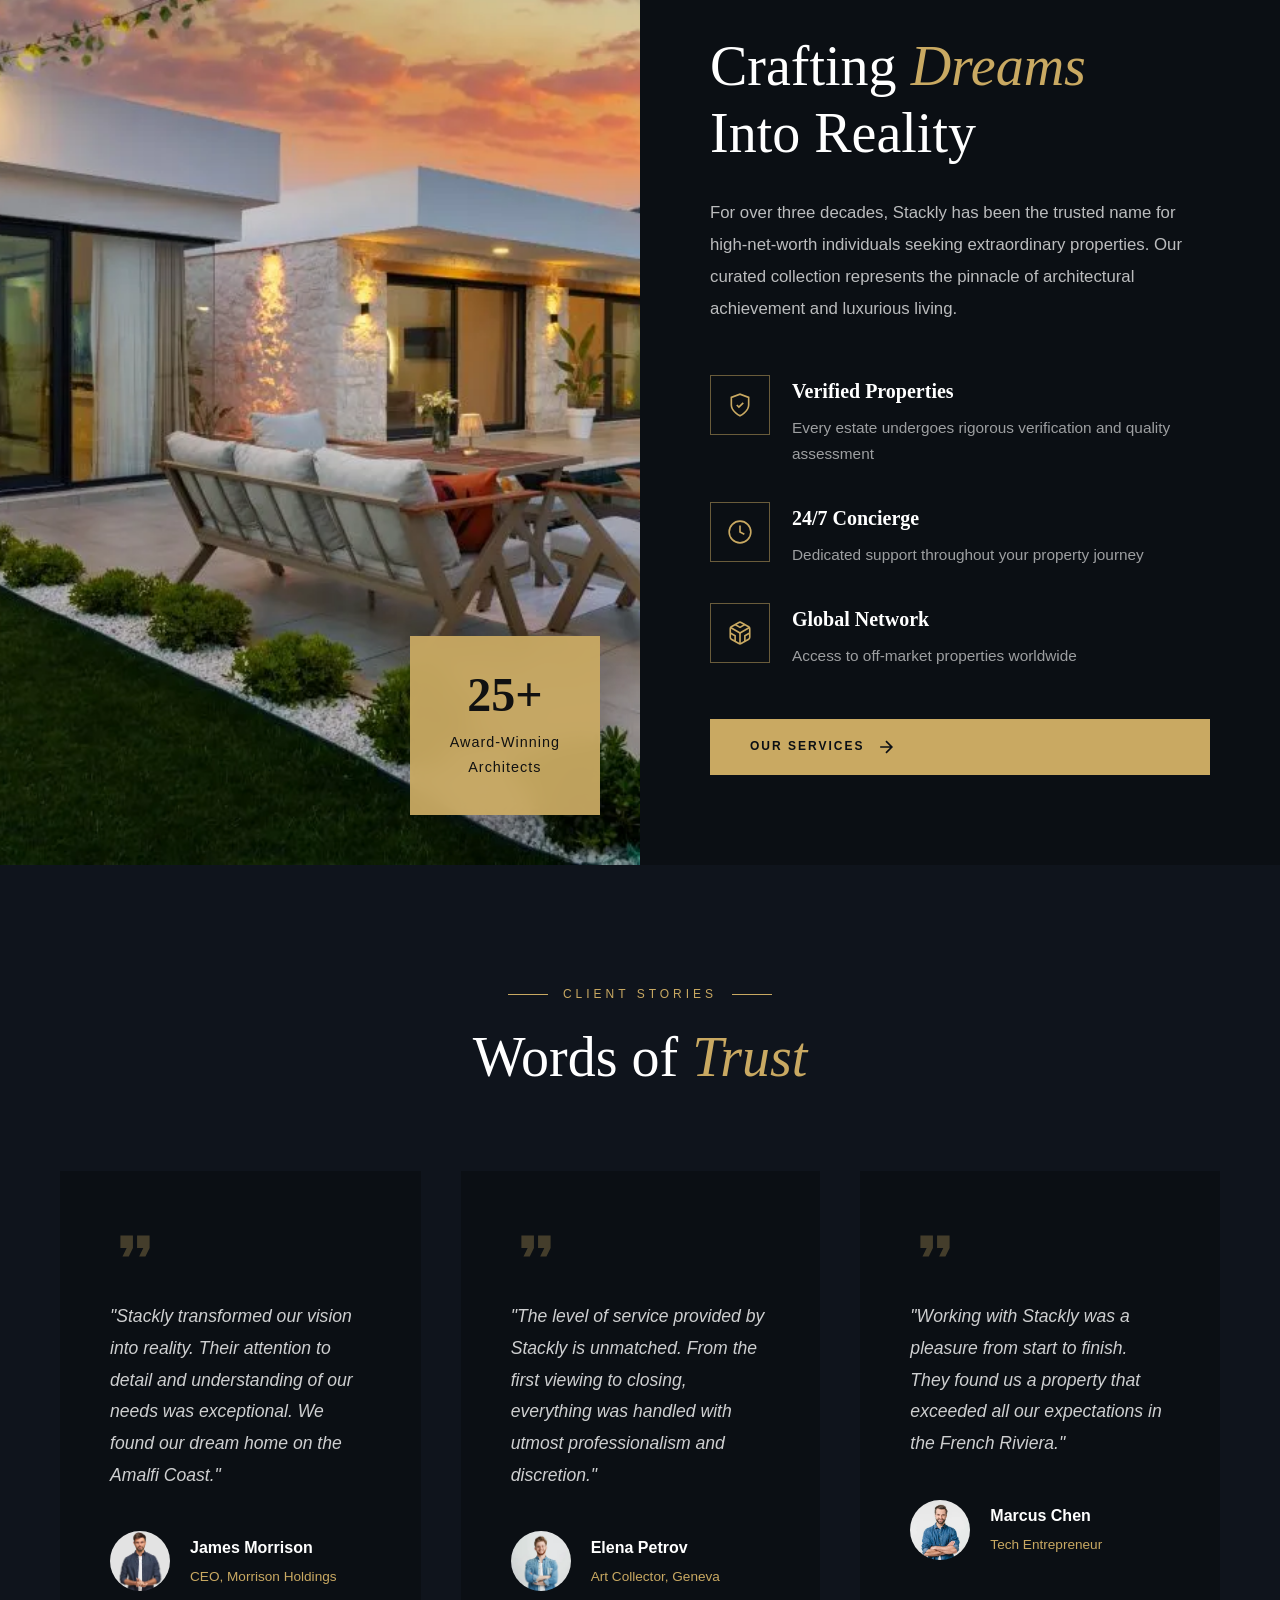
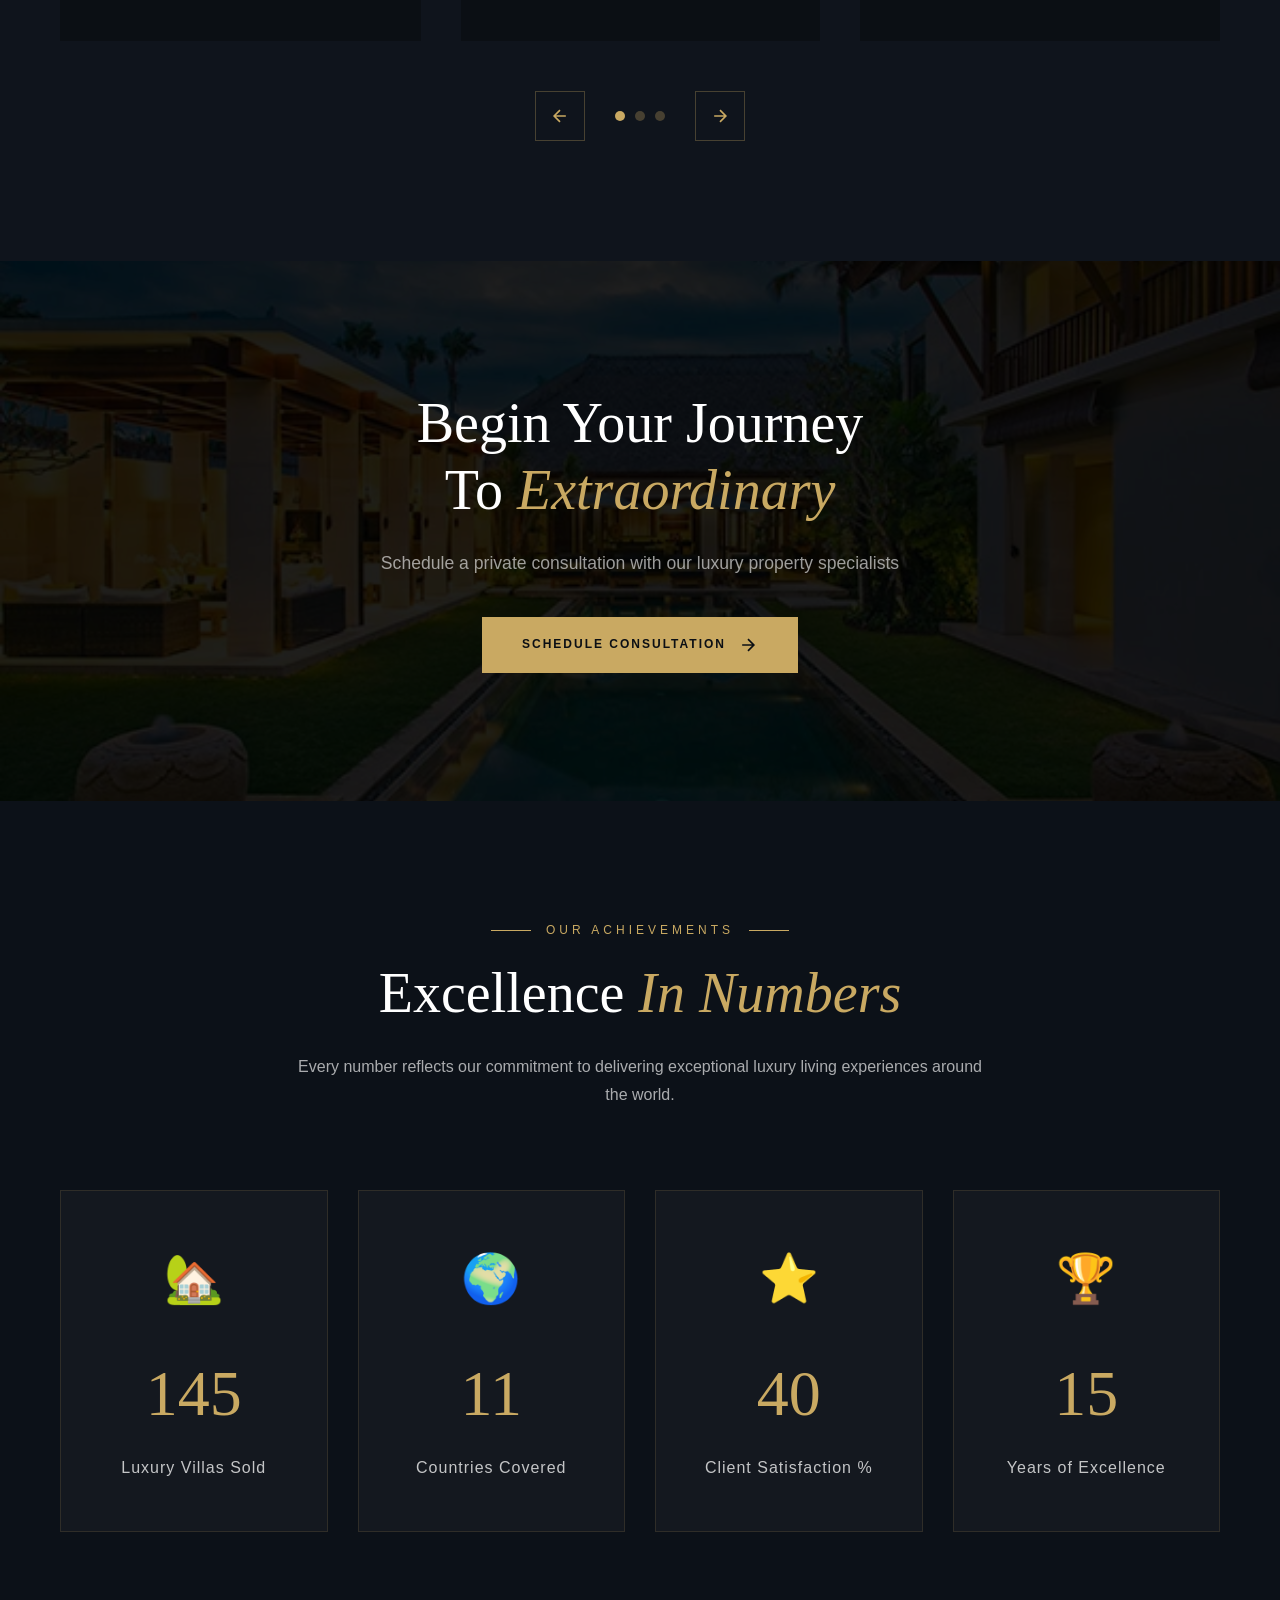
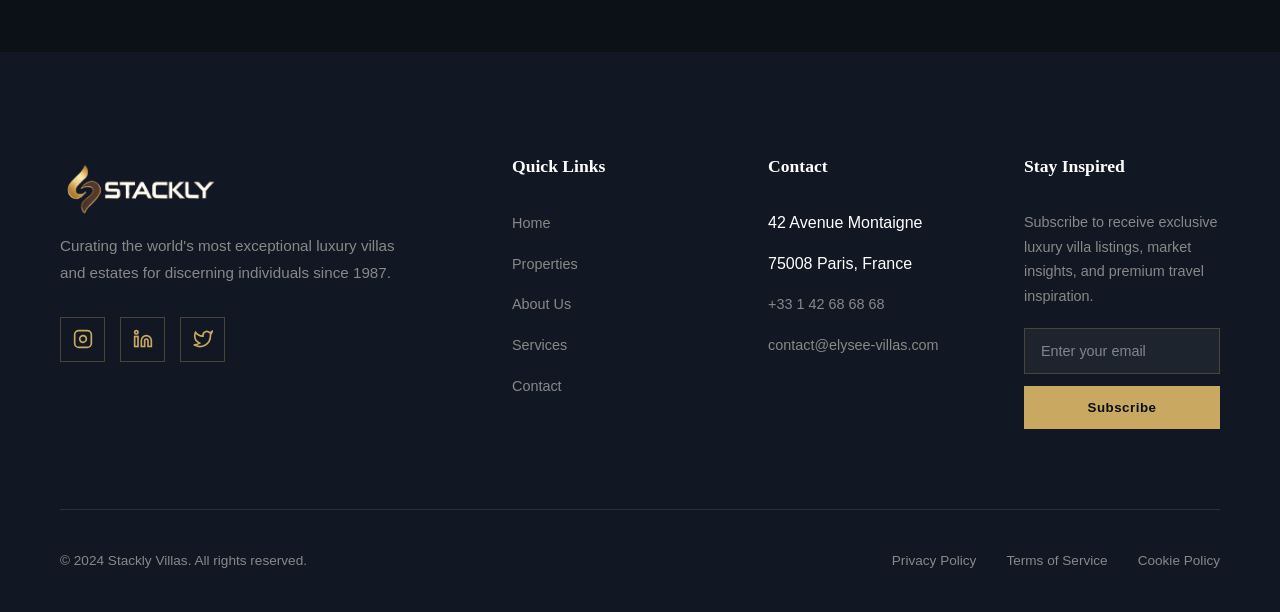
==== commit 11734dec: ".logo" ====
--- a/index.html
+++ b/index.html
@@ -83,7 +83,25 @@
                         <path d="M5 12h14M12 5l7 7-7 7"/>
                     </svg>
                 </a>
-            </div>
+
+                <div class="mobile-contact">
+                    <h4>Contact</h4>
+
+                    <a href="tel:+33142686868">
+                        📞 +33 1 42 68 68 68
+                    </a>
+
+                    <a href="mailto:contact@stackly.com">
+                        ✉ contact@stackly.com
+                    </a>
+
+                    <p>
+                        42 Avenue Montaigne<br>
+                        Paris, France
+                    </p>
+                </div>
+            </div>
+
 
             <button class="mobile-toggle" aria-label="Toggle Menu">
                 <span class="toggle-line"></span>
--- a/css/common.css
+++ b/css/common.css
@@ -341,92 +341,218 @@
 }
 
 /* Mobile Navigation */
-@media (max-width: 1024px) {
-    .navbar {
-        padding: 15px 30px;
-    }
-    
-    .mobile-toggle {
-        display: flex;
-    }
-    
-    .nav-orbital {
-        position: fixed;
-        top: 0;
-        right: -100%;
-        width: 100%;
-        height: 100vh;
-        background: var(--black);
-        flex-direction: column;
-        justify-content: center;
-        gap: 30px;
-        transition: var(--transition-smooth);
-    }
-    
-    .nav-orbital.active {
-        right: 0;
-    }
-    
-    .nav-links {
-        flex-direction: column;
-        background: transparent;
-        border: none;
-        gap: 20px;
-    }
-    
-    .nav-link {
-        font-size: 1.2rem;
-        padding: 15px 40px;
-    }
-}
-
-@media (max-width: 1024px) {
-
-    .nav-orbital {
-        position: fixed;
-        top: 0;
-        right: -60%;          /* hidden state */
-        width: 60%;           /* 👈 half screen */
-        height: 100vh;
-
-        background: #1a1612;
-        border-left: 1px solid rgba(201, 169, 98, 0.25);
-
-        flex-direction: column;
-        justify-content: center;
-        align-items: center;
-
-        gap: 30px;
-
-        transition: 0.5s ease;
-        z-index: 999;
-    }
-
-    .nav-orbital.active {
-        right: 0;             /* slide in */
-    }
-
-    .nav-links {
-        flex-direction: column;
-        background: transparent;
-        border: none;
-        gap: 25px;
-    }
-
-    .nav-link {
-        font-size: 1.1rem;
-        padding: 12px 20px;
-    }
-
-    .nav-cta {
-        margin-top: 20px;
-    }
-}
-
-/* .nav-orbital {
-    backdrop-filter: blur(12px);
-} */
-
+/* ===========================
+   MOBILE NAVIGATION
+=========================== */
+@media (max-width:1024px){
+
+    /* Navbar */
+    .navbar{
+        padding:15px 25px;
+    }
+
+
+    /* Show Hamburger */
+    .mobile-toggle{
+        display:flex;
+        flex-direction:column;
+        justify-content:center;
+        gap:6px;
+
+        position:fixed;
+        top:18px;
+        right:20px;
+
+        width:42px;
+        height:42px;
+
+        background:transparent;
+        border:none;
+        cursor:pointer;
+
+        z-index:1200;
+    }
+
+    .mobile-toggle .toggle-line{
+        width:28px;
+        height:2px;
+        background:var(--gold);
+        transition:.35s ease;
+        transform-origin:center;
+    }
+
+    /* X Animation */
+    .mobile-toggle.active .toggle-line:nth-child(1){
+        transform:translateY(8px) rotate(45deg);
+    }
+
+    .mobile-toggle.active .toggle-line:nth-child(2){
+        opacity:0;
+    }
+
+    .mobile-toggle.active .toggle-line:nth-child(3){
+        transform:translateY(-8px) rotate(-45deg);
+    }
+
+    /* Side Menu */
+    .nav-orbital{
+
+        position:fixed;
+
+        top:0;
+        right:-60%;
+
+        width:60%;
+        max-width:340px;
+        height:100vh;
+
+        background:#1a1612;
+
+        border-left:1px solid rgba(201,169,98,.25);
+
+        display:flex;
+        flex-direction:column;
+        justify-content:flex-start;
+        align-items:center;
+
+        padding:90px 25px 35px;
+
+        overflow-y:auto;
+
+        transition:.45s ease;
+
+        z-index:1100;
+    }
+
+    .nav-orbital.active{
+        right:0;
+    }
+
+    /* Nav Links */
+
+    .nav-links{
+
+        width:100%;
+
+        display:flex;
+        flex-direction:column;
+
+        gap:10px;
+
+        background:none;
+        border:none;
+
+        padding:0;
+
+        align-items:center;
+    }
+
+    .nav-item{
+        width:100%;
+    }
+
+    .nav-link{
+
+        display:block;
+
+        width:100%;
+
+        text-align:center;
+
+        padding:12px 15px;
+
+        font-size:.95rem;
+
+        letter-spacing:1.5px;
+
+        border-radius:30px;
+    }
+
+    /* Button */
+
+    .nav-cta{
+
+        width:100%;
+
+        justify-content:center;
+
+        margin-top:18px;
+
+        padding:14px 20px;
+    }
+
+    /* Contact */
+
+    .mobile-contact{
+
+        width:100%;
+
+        margin-top:auto;
+
+        padding-top:25px;
+
+        border-top:1px solid rgba(201,169,98,.25);
+
+        text-align:center;
+    }
+
+    .mobile-contact h4{
+
+        color:var(--gold);
+
+        font-size:1rem;
+
+        letter-spacing:2px;
+
+        margin-bottom:15px;
+
+        text-transform:uppercase;
+    }
+
+    .mobile-contact a{
+
+        display:block;
+
+        margin:10px 0;
+
+        color:rgba(255,255,255,.75);
+
+        font-size:.92rem;
+
+        transition:.3s;
+    }
+
+    .mobile-contact a:hover{
+
+        color:var(--gold);
+    }
+
+    .mobile-contact p{
+
+        margin-top:12px;
+
+        font-size:.85rem;
+
+        line-height:1.6;
+
+        color:rgba(255,255,255,.55);
+    }
+}
+
+/* Small Phones */
+
+@media (max-width:600px){
+
+    .nav-orbital{
+
+        width:82%;
+        right:-82%;
+    }
+
+    .nav-orbital.active{
+        right:0;
+    }
+}
 /* ============================================
    COMMON COMPONENTS
    ============================================ */
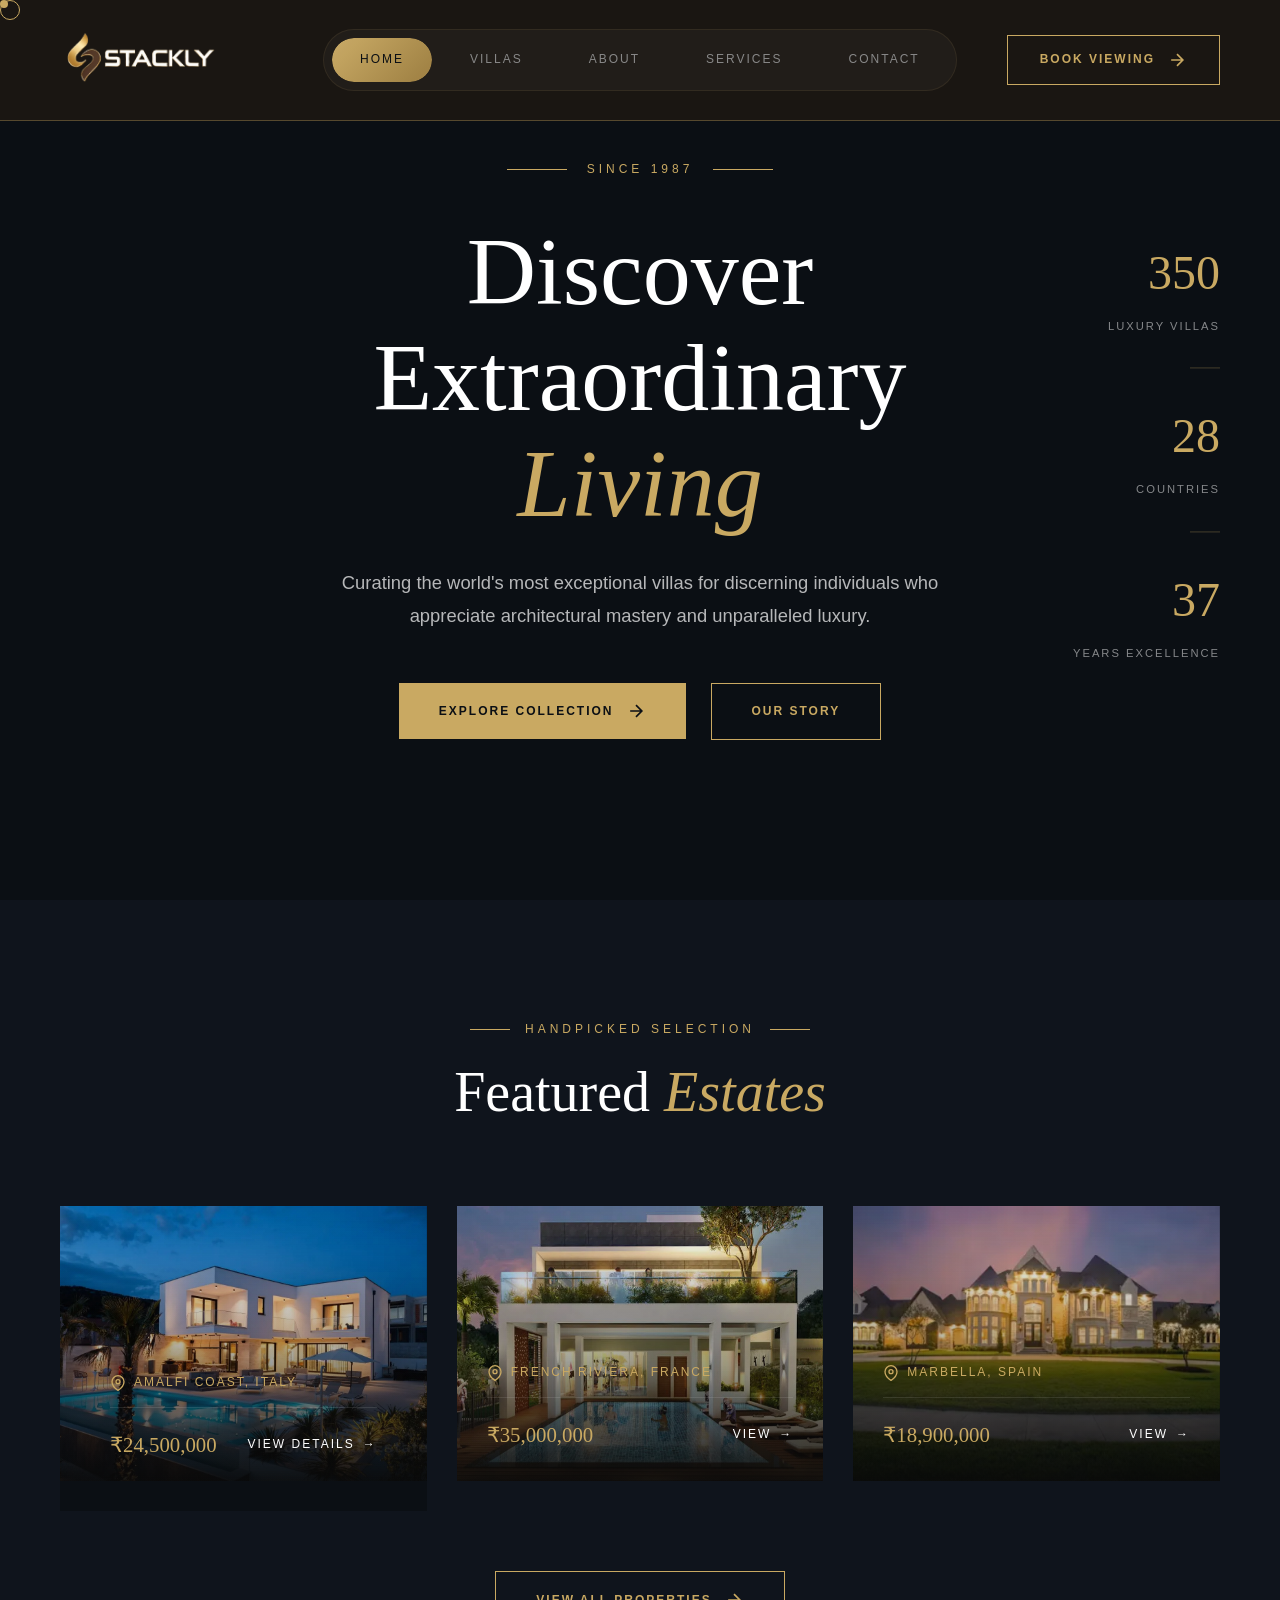
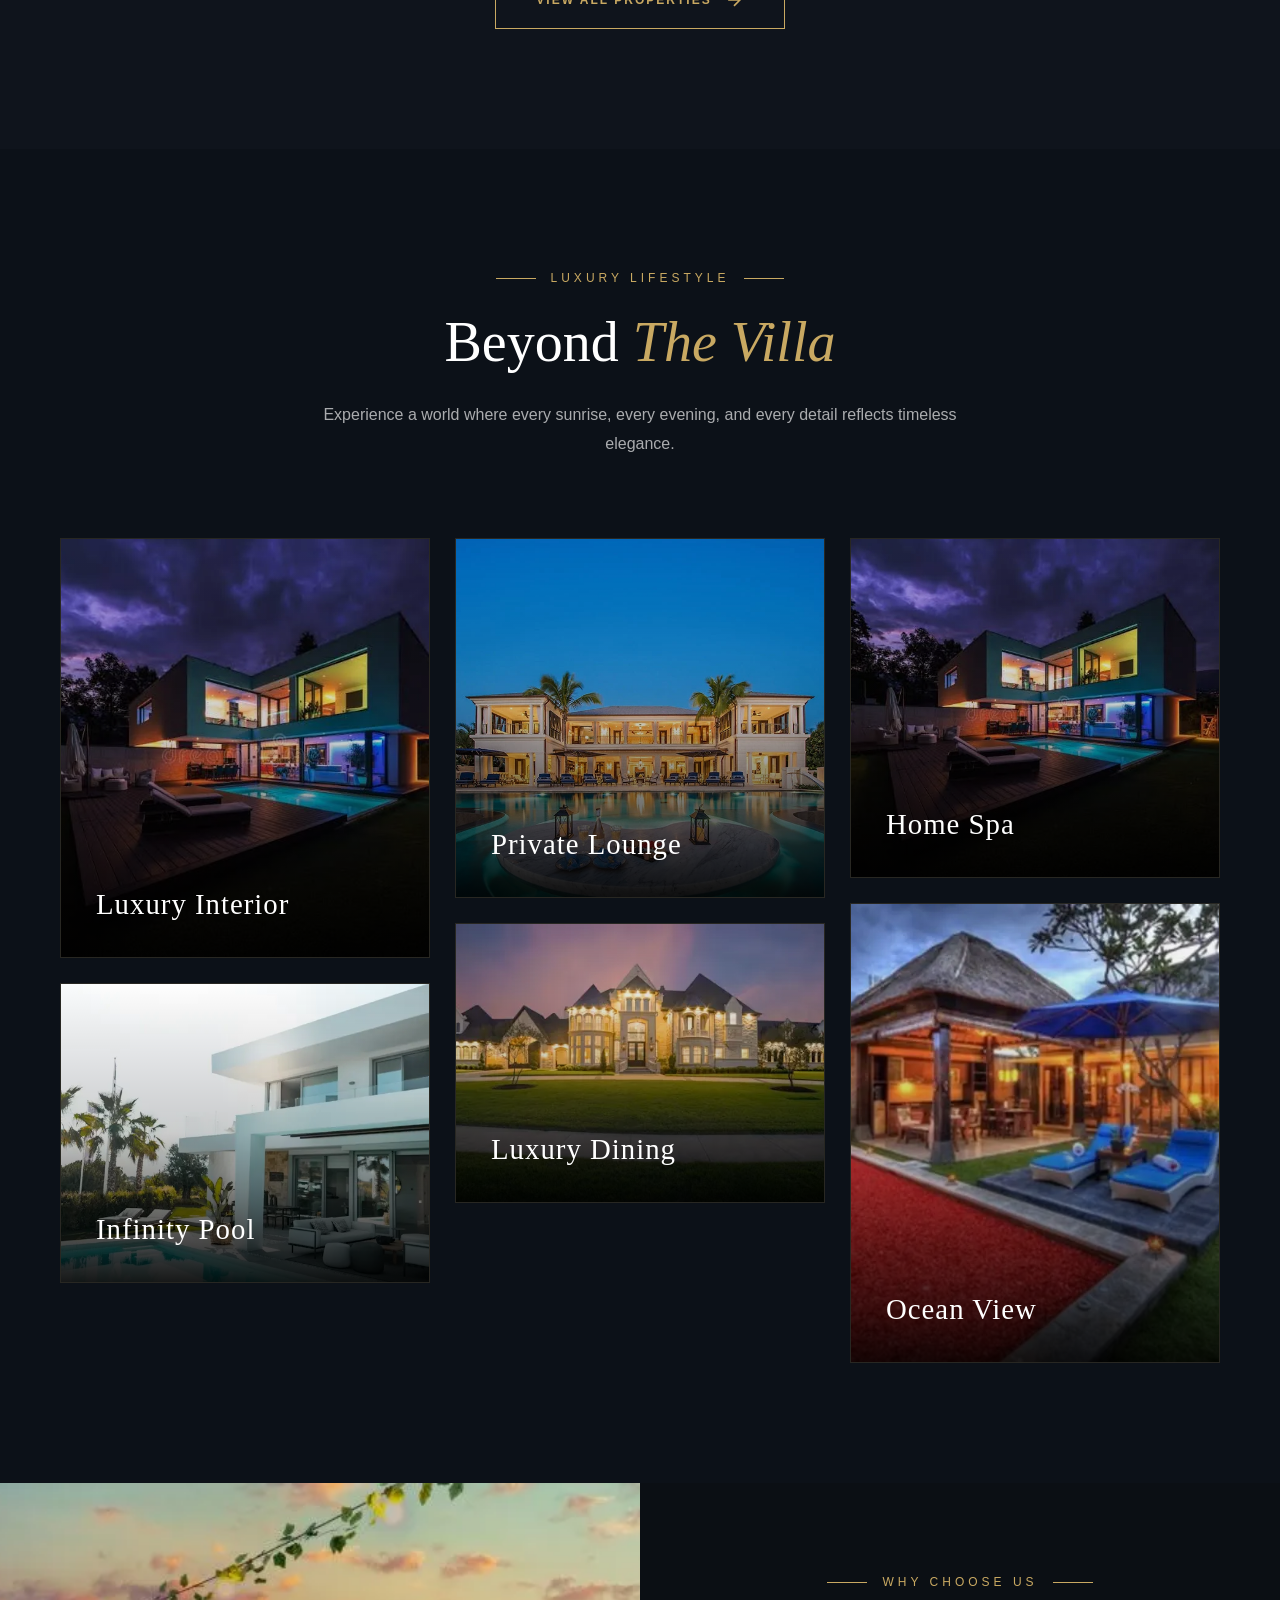
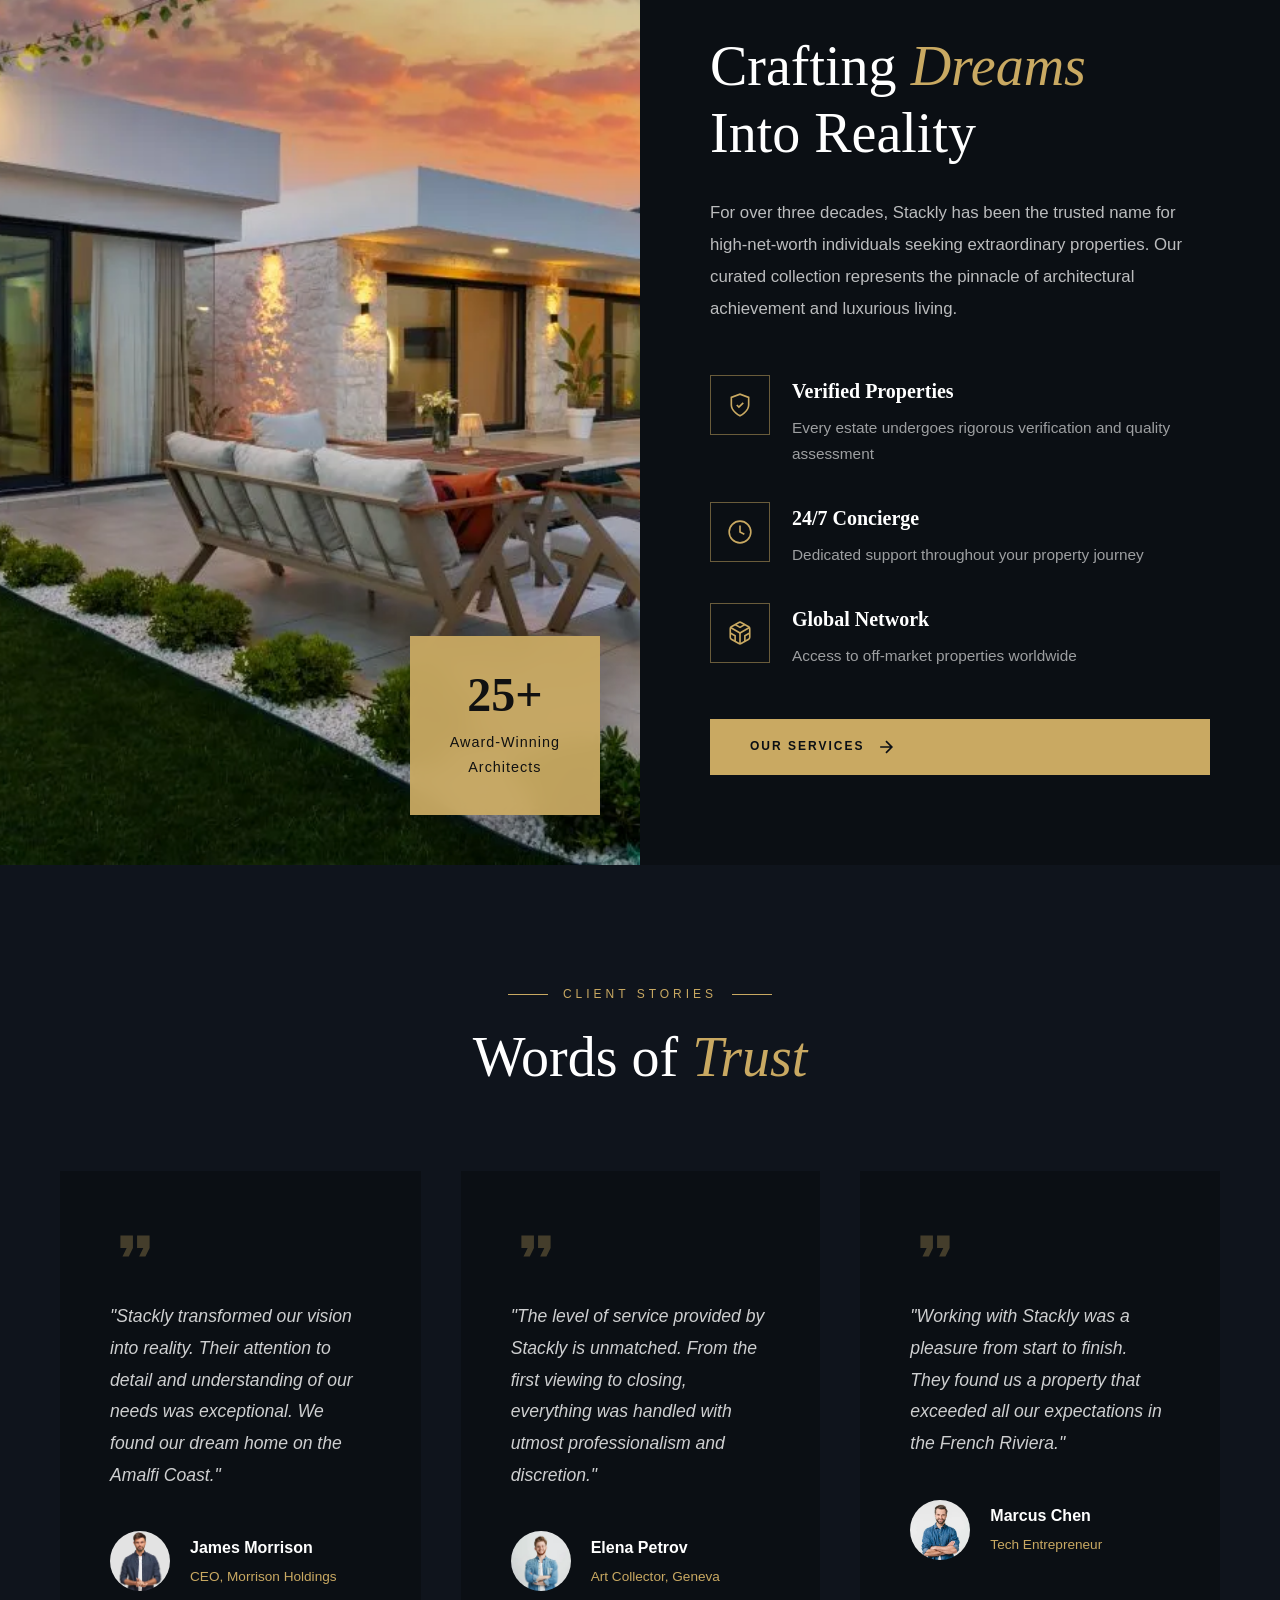
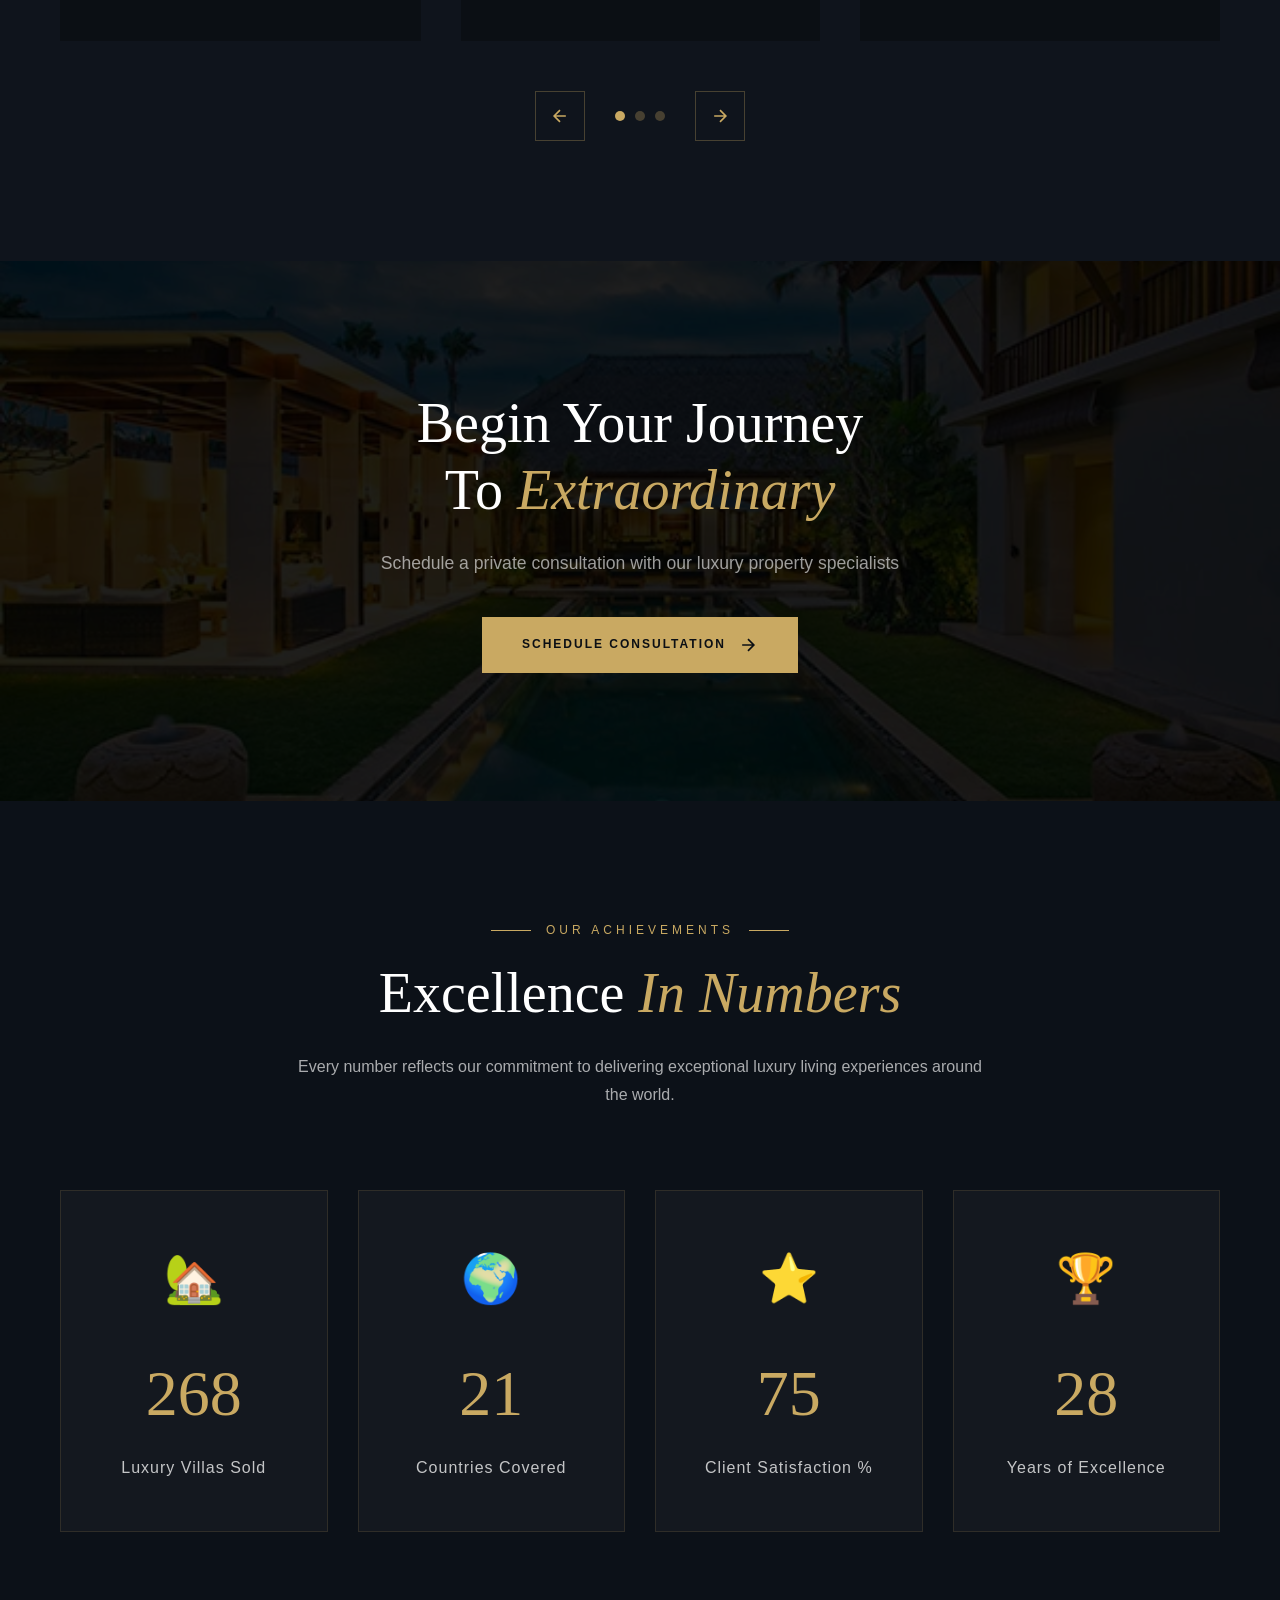
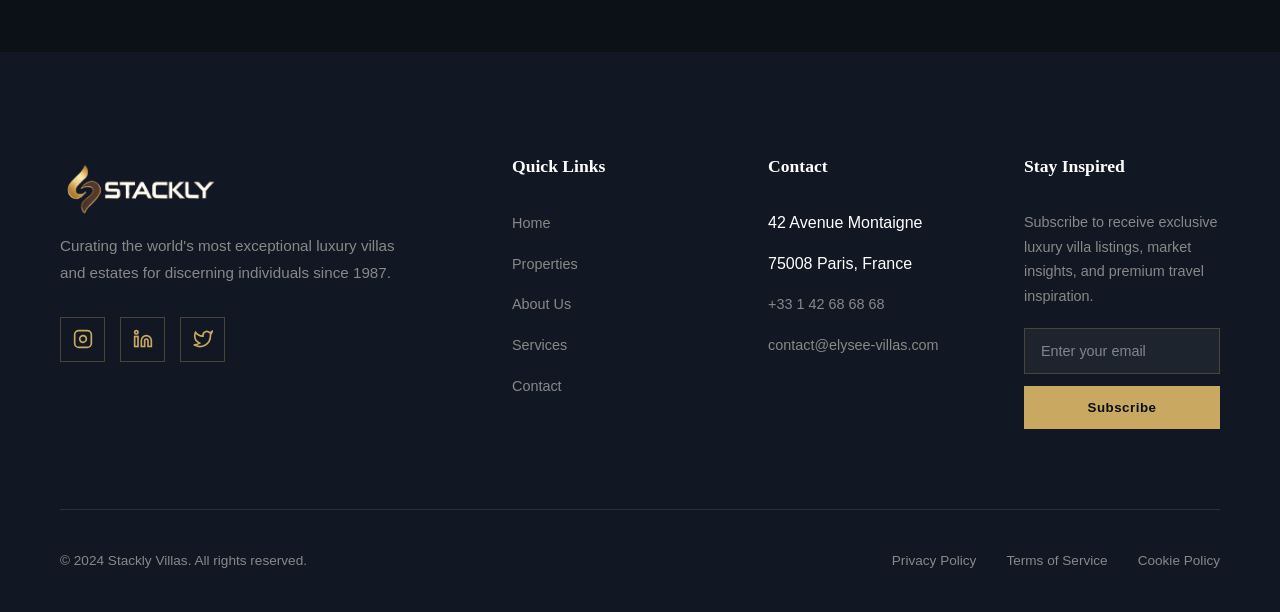
==== commit aa88aadf: "contact info" ====
--- a/index.html
+++ b/index.html
@@ -88,16 +88,16 @@
                     <h4>Contact</h4>
 
                     <a href="tel:+33142686868">
-                        📞 +33 1 42 68 68 68
+                        📞 +91 7010792745
                     </a>
 
                     <a href="mailto:contact@stackly.com">
-                        ✉ contact@stackly.com
+                        ✉ info@stackly.com
                     </a>
 
                     <p>
-                        42 Avenue Montaigne<br>
-                        Paris, France
+                        
+                        Stackly, salem
                     </p>
                 </div>
             </div>
--- a/css/common.css
+++ b/css/common.css
@@ -340,6 +340,10 @@
     position: relative;
 }
 
+.mobile-contact{
+    display:none;
+}
+
 /* Mobile Navigation */
 /* ===========================
    MOBILE NAVIGATION
@@ -349,6 +353,10 @@
     /* Navbar */
     .navbar{
         padding:15px 25px;
+    }
+
+    .mobile-contact{
+        display:block;
     }
 
 
@@ -493,7 +501,7 @@
 
         border-top:1px solid rgba(201,169,98,.25);
 
-        text-align:center;
+        text-align:start;
     }
 
     .mobile-contact h4{
